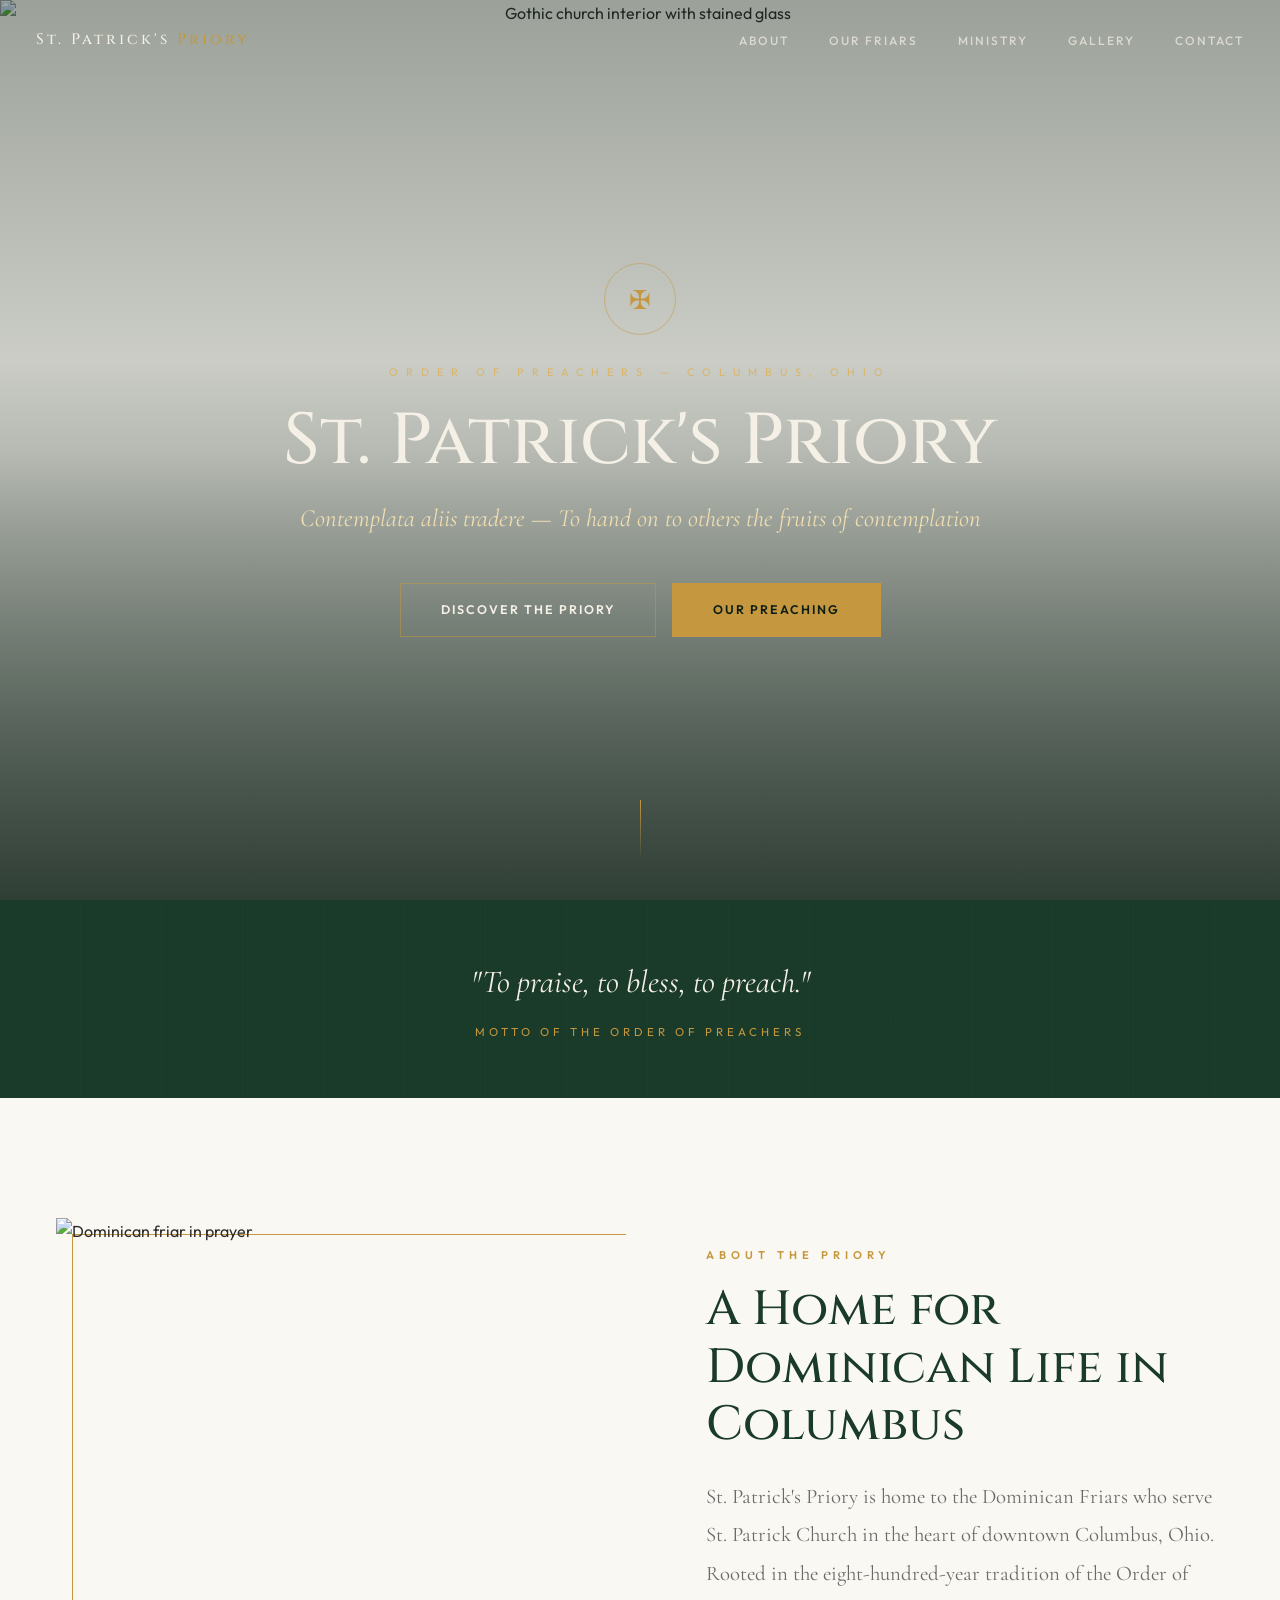
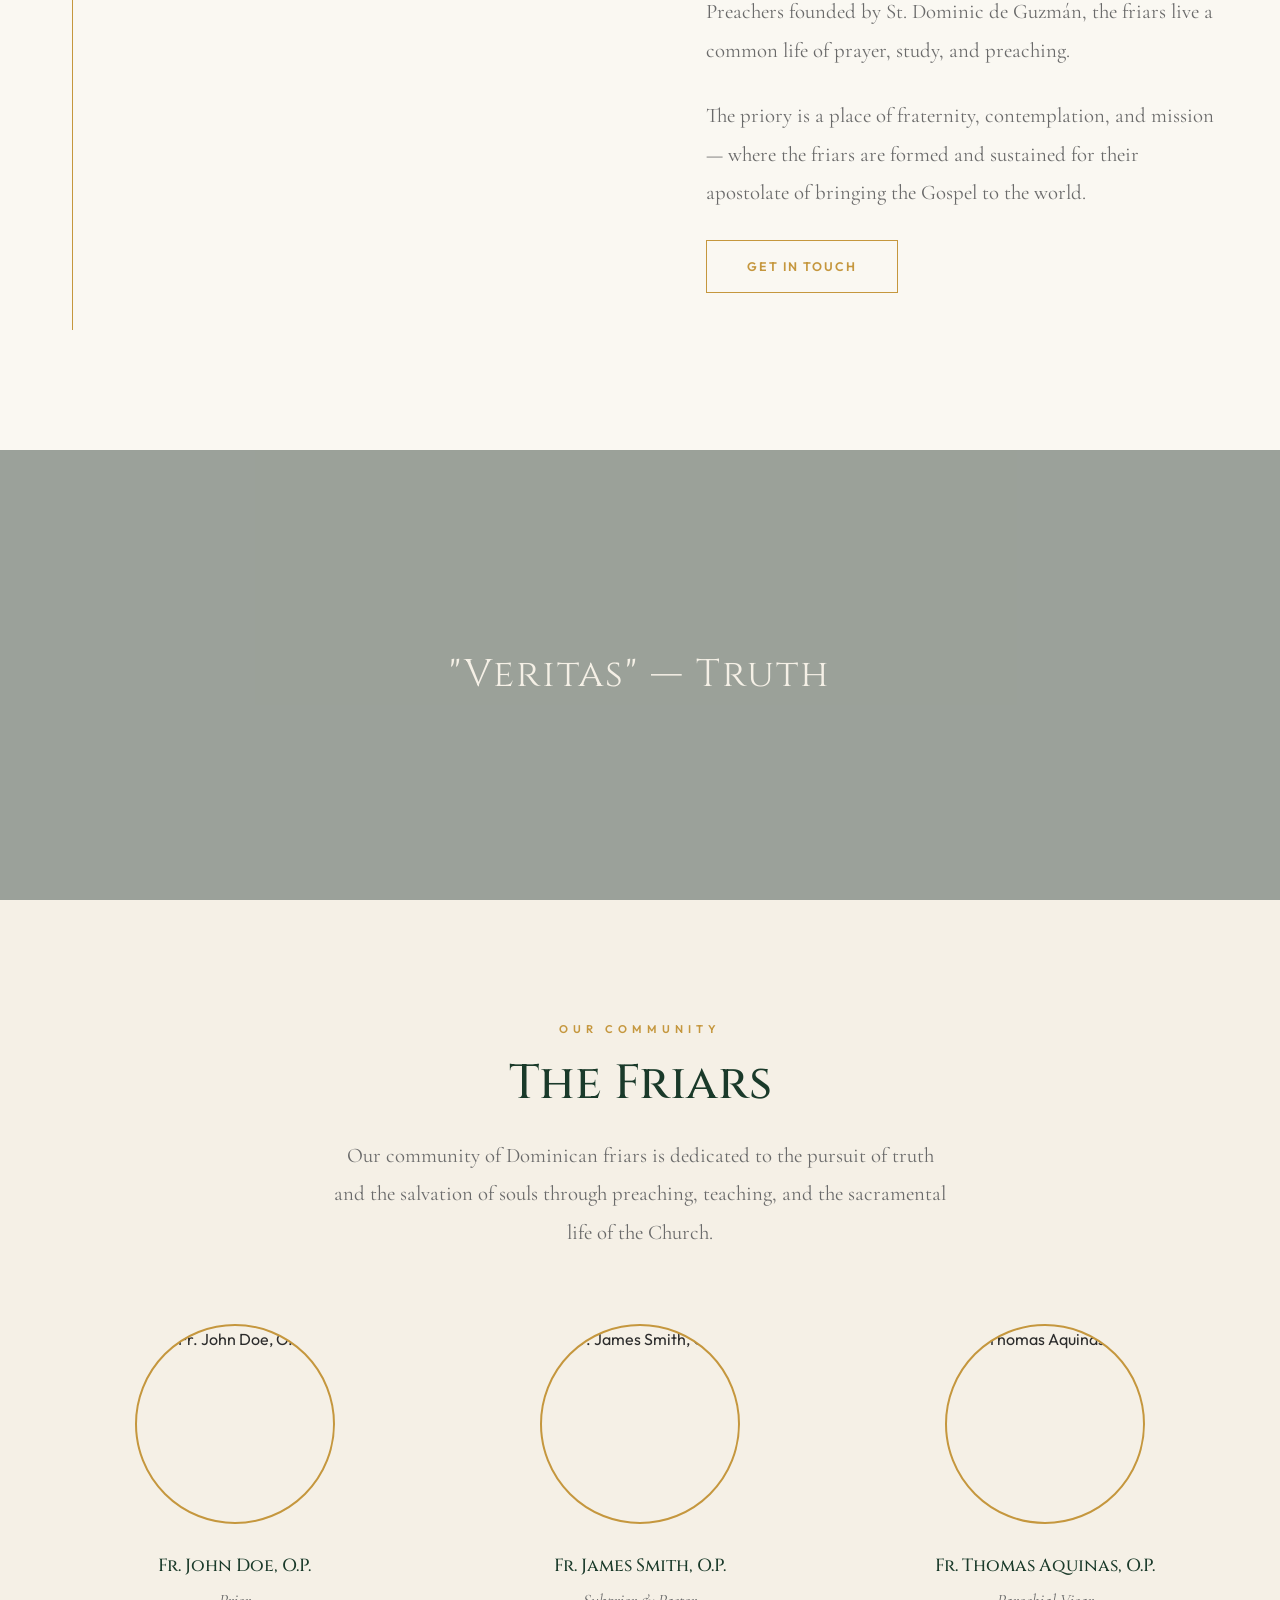
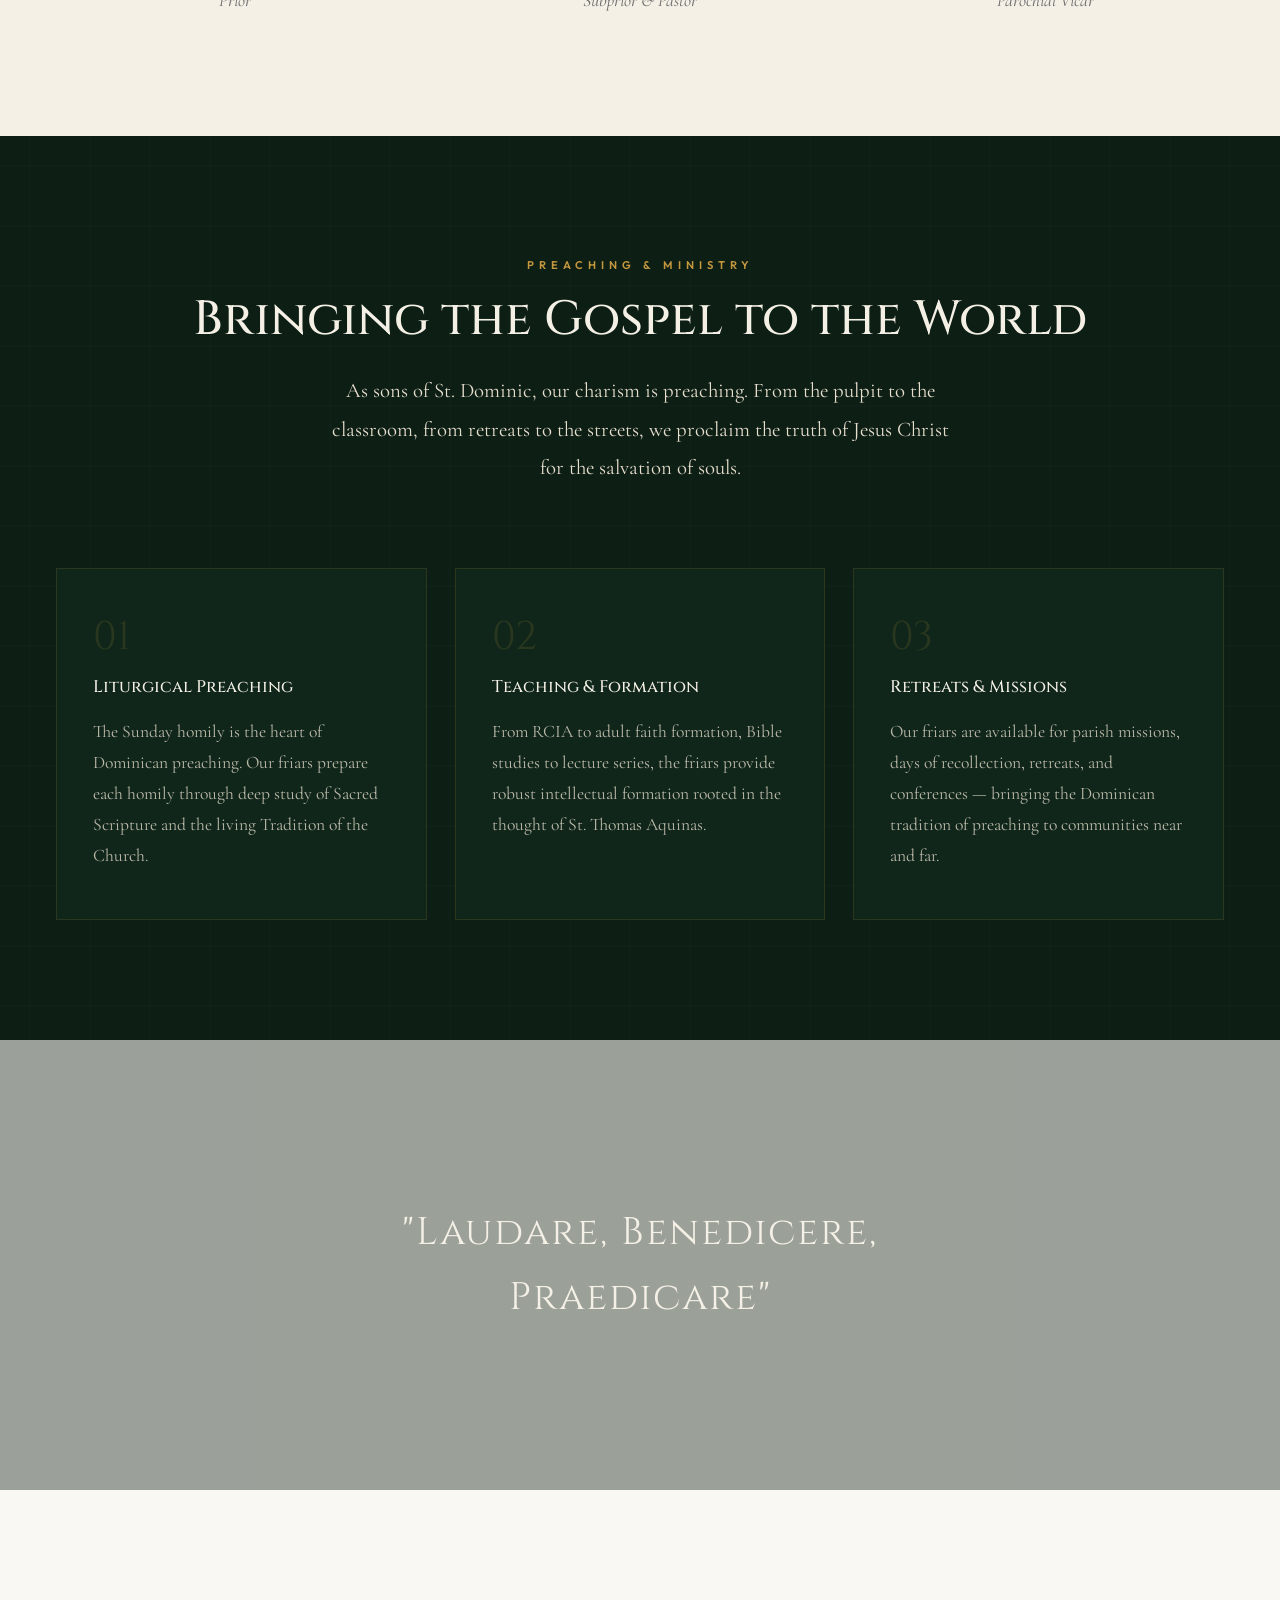
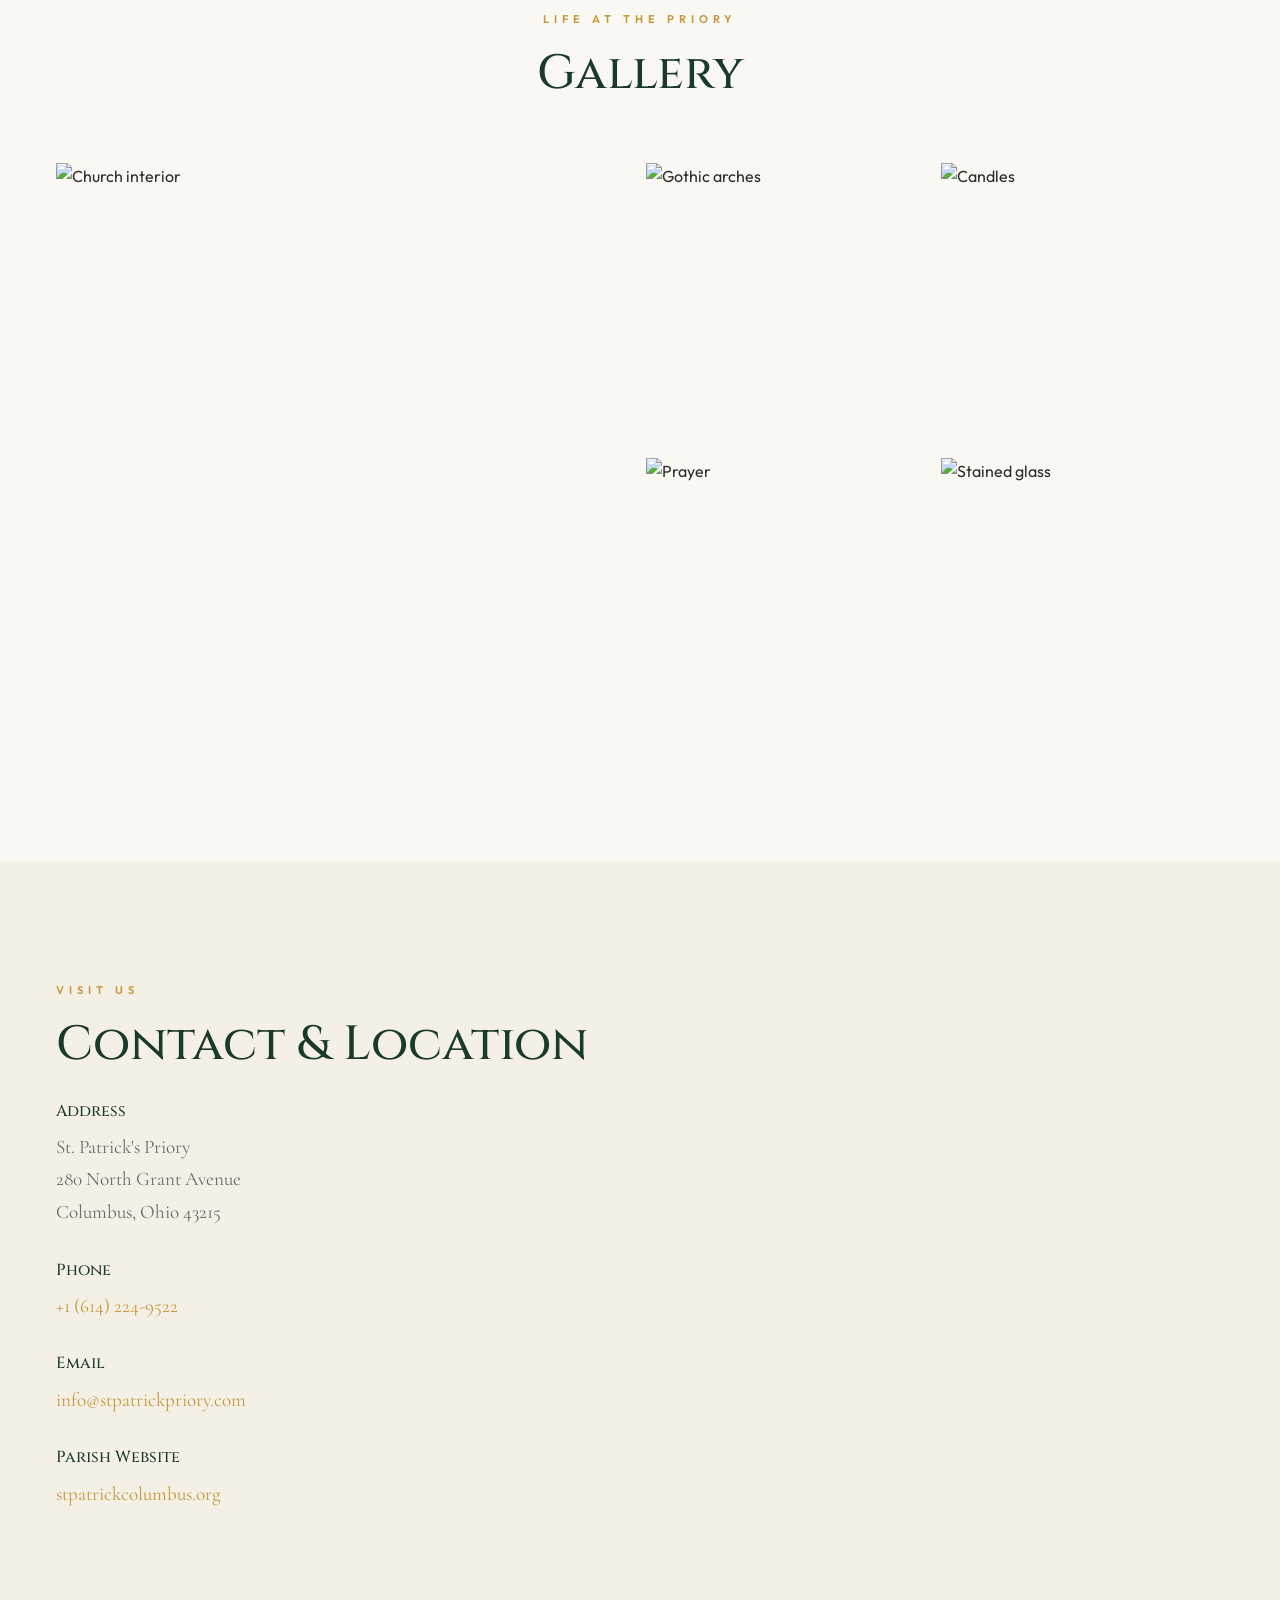
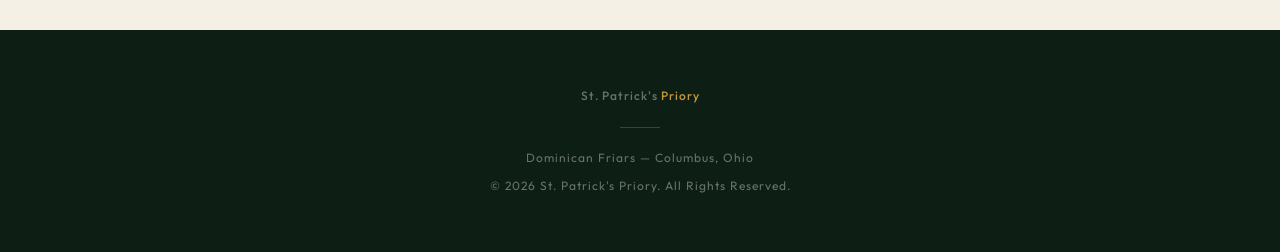
==== index.html @ e9ffdff9 "V2: full-bleed hero, parallax, real imagery, gallery, richer animations" ====
<!DOCTYPE html>
<html lang="en">
<head>
  <meta charset="UTF-8">
  <meta name="viewport" content="width=device-width, initial-scale=1.0">
  <title>St. Patrick's Priory — Dominican Friars, Columbus, OH</title>
  <meta name="description" content="Home of the Dominican Friars at St. Patrick Church in downtown Columbus, Ohio. Dedicated to preaching, prayer, and community.">
  <link rel="preconnect" href="https://fonts.googleapis.com">
  <link rel="preconnect" href="https://fonts.gstatic.com" crossorigin>
  <link href="https://fonts.googleapis.com/css2?family=Cinzel:wght@400;500;600;700&family=Cormorant+Garamond:ital,wght@0,400;0,500;0,600;1,400;1,500&family=Outfit:wght@300;400;500;600&display=swap" rel="stylesheet">
  <style>
    :root {
      --forest: #1a3a2a;
      --forest-deep: #0d1f15;
      --forest-mid: #254a36;
      --gold: #c5973e;
      --gold-light: #dbb568;
      --gold-pale: #f0ddb0;
      --cream: #f5f0e6;
      --cream-dark: #e8dece;
      --ivory: #faf8f2;
      --text: #2c2c2c;
      --text-muted: #6a6a6a;
      --white: #ffffff;
      --font-display: 'Cinzel', serif;
      --font-serif: 'Cormorant Garamond', serif;
      --font-sans: 'Outfit', sans-serif;
      --max-w: 1240px;
      --ease-out-expo: cubic-bezier(0.16, 1, 0.3, 1);
    }

    *, *::before, *::after { box-sizing: border-box; margin: 0; padding: 0; }
    html { scroll-behavior: smooth; }
    body {
      font-family: var(--font-sans);
      color: var(--text);
      background: var(--ivory);
      line-height: 1.7;
      font-weight: 400;
      -webkit-font-smoothing: antialiased;
      overflow-x: hidden;
    }
    img { max-width: 100%; display: block; }
    a { text-decoration: none; color: inherit; }

    /* ===== UTILITY ===== */
    .container { max-width: var(--max-w); margin: 0 auto; padding: 0 36px; }
    .section-label {
      font-family: var(--font-sans);
      text-transform: uppercase;
      letter-spacing: 5px;
      font-size: 0.7rem;
      font-weight: 600;
      color: var(--gold);
      margin-bottom: 16px;
    }
    .section-title {
      font-family: var(--font-display);
      font-size: clamp(1.8rem, 4vw, 3rem);
      font-weight: 500;
      line-height: 1.2;
      color: var(--forest);
      margin-bottom: 24px;
    }
    .section-body {
      font-family: var(--font-serif);
      font-size: 1.3rem;
      line-height: 1.85;
      color: var(--text-muted);
      max-width: 620px;
    }
    .btn {
      display: inline-block;
      font-family: var(--font-sans);
      font-weight: 600;
      font-size: 0.78rem;
      letter-spacing: 2px;
      text-transform: uppercase;
      padding: 15px 40px;
      border: 1.5px solid var(--gold);
      color: var(--gold);
      background: transparent;
      cursor: pointer;
      transition: all 0.4s var(--ease-out-expo);
      position: relative;
      overflow: hidden;
    }
    .btn::before {
      content: '';
      position: absolute;
      inset: 0;
      background: var(--gold);
      transform: translateY(101%);
      transition: transform 0.4s var(--ease-out-expo);
      z-index: 0;
    }
    .btn:hover::before { transform: translateY(0); }
    .btn:hover { color: var(--forest-deep); }
    .btn span { position: relative; z-index: 1; }
    .btn-solid {
      background: var(--gold);
      color: var(--forest-deep);
      border-color: var(--gold);
    }
    .btn-solid::before { background: var(--gold-light); }

    /* ===== NAV ===== */
    .nav {
      position: fixed;
      top: 0; left: 0; right: 0;
      z-index: 100;
      padding: 0 36px;
      transition: all 0.5s var(--ease-out-expo);
    }
    .nav.scrolled {
      background: rgba(13, 31, 21, 0.95);
      backdrop-filter: blur(20px);
      border-bottom: 1px solid rgba(197, 151, 62, 0.12);
    }
    .nav-inner {
      max-width: var(--max-w);
      margin: 0 auto;
      display: flex;
      align-items: center;
      justify-content: space-between;
      height: 80px;
      transition: height 0.5s var(--ease-out-expo);
    }
    .nav.scrolled .nav-inner { height: 64px; }
    .nav-logo {
      font-family: var(--font-display);
      font-size: 0.95rem;
      color: var(--cream);
      letter-spacing: 3px;
      font-weight: 500;
    }
    .nav-logo em { font-style: normal; color: var(--gold); }
    .nav-links { display: flex; gap: 40px; list-style: none; }
    .nav-links a {
      font-family: var(--font-sans);
      font-size: 0.75rem;
      font-weight: 500;
      letter-spacing: 2px;
      text-transform: uppercase;
      color: rgba(245, 240, 230, 0.7);
      transition: color 0.3s;
    }
    .nav-links a:hover { color: var(--gold); }
    .nav-hamburger {
      display: none;
      flex-direction: column;
      gap: 6px;
      cursor: pointer;
      padding: 8px;
      background: none;
      border: none;
    }
    .nav-hamburger span {
      display: block; width: 24px; height: 1.5px;
      background: var(--cream);
      transition: all 0.3s;
    }

    /* ===== HERO ===== */
    .hero {
      position: relative;
      min-height: 100vh;
      display: flex;
      align-items: center;
      justify-content: center;
      text-align: center;
      overflow: hidden;
    }
    .hero-bg {
      position: absolute;
      inset: 0;
      z-index: 0;
    }
    .hero-bg img {
      width: 100%; height: 100%;
      object-fit: cover;
      transform: scale(1.1);
      transition: transform 8s ease-out;
    }
    .hero-bg.loaded img { transform: scale(1); }
    .hero-bg::after {
      content: '';
      position: absolute;
      inset: 0;
      background:
        linear-gradient(180deg, rgba(13,31,21,0.4) 0%, rgba(13,31,21,0.2) 40%, rgba(13,31,21,0.7) 100%),
        linear-gradient(0deg, rgba(13,31,21,0.5) 0%, transparent 50%);
    }
    .hero-content {
      position: relative;
      z-index: 2;
      padding: 0 32px;
      max-width: 860px;
    }
    .hero-shield {
      width: 72px; height: 72px;
      margin: 0 auto 28px;
      border: 1.5px solid rgba(197, 151, 62, 0.5);
      border-radius: 50%;
      display: flex;
      align-items: center;
      justify-content: center;
      font-size: 1.6rem;
      color: var(--gold);
      opacity: 0;
      animation: fadeUp 1s var(--ease-out-expo) 0.3s forwards;
    }
    .hero-overtitle {
      font-family: var(--font-sans);
      text-transform: uppercase;
      letter-spacing: 8px;
      font-size: 0.68rem;
      font-weight: 400;
      color: var(--gold-light);
      margin-bottom: 20px;
      opacity: 0;
      animation: fadeUp 1s var(--ease-out-expo) 0.5s forwards;
    }
    .hero h1 {
      font-family: var(--font-display);
      font-size: clamp(2.6rem, 7vw, 4.5rem);
      font-weight: 500;
      color: var(--cream);
      line-height: 1.1;
      margin-bottom: 16px;
      opacity: 0;
      animation: fadeUp 1s var(--ease-out-expo) 0.7s forwards;
    }
    .hero-subtitle {
      font-family: var(--font-serif);
      font-size: clamp(1.15rem, 2.5vw, 1.55rem);
      font-style: italic;
      color: var(--gold-pale);
      margin-bottom: 44px;
      font-weight: 400;
      opacity: 0;
      animation: fadeUp 1s var(--ease-out-expo) 0.9s forwards;
    }
    .hero-ctas {
      display: flex;
      gap: 16px;
      justify-content: center;
      flex-wrap: wrap;
      opacity: 0;
      animation: fadeUp 1s var(--ease-out-expo) 1.1s forwards;
    }
    .hero .btn { border-color: rgba(197,151,62,0.5); color: var(--cream); }
    .hero .btn::before { background: var(--gold); }
    .hero .btn:hover { color: var(--forest-deep); }
    .hero .btn-solid { background: var(--gold); color: var(--forest-deep); }
    .hero-scroll {
      position: absolute;
      bottom: 40px; left: 50%;
      transform: translateX(-50%);
      z-index: 2;
      opacity: 0;
      animation: fadeUp 1s var(--ease-out-expo) 1.5s forwards;
    }
    .hero-scroll-line {
      width: 1px; height: 60px;
      background: linear-gradient(to bottom, var(--gold), transparent);
      margin: 0 auto;
      animation: scrollPulse 2s ease infinite;
    }

    /* ===== MOTTO ===== */
    .motto {
      background: var(--forest);
      padding: 56px 32px;
      text-align: center;
      position: relative;
      overflow: hidden;
    }
    .motto::before {
      content: '';
      position: absolute;
      inset: 0;
      background: repeating-linear-gradient(
        90deg,
        transparent,
        transparent 80px,
        rgba(197,151,62,0.03) 80px,
        rgba(197,151,62,0.03) 81px
      );
    }
    .motto blockquote {
      font-family: var(--font-serif);
      font-size: clamp(1.3rem, 3vw, 2rem);
      font-style: italic;
      color: var(--cream);
      max-width: 700px;
      margin: 0 auto;
      line-height: 1.6;
      position: relative;
    }
    .motto cite {
      display: block;
      margin-top: 16px;
      font-style: normal;
      font-family: var(--font-sans);
      font-size: 0.72rem;
      letter-spacing: 4px;
      text-transform: uppercase;
      color: var(--gold);
    }

    /* ===== ABOUT ===== */
    .about { padding: 120px 0; background: var(--ivory); }
    .about-grid {
      display: grid;
      grid-template-columns: 1.1fr 1fr;
      gap: 80px;
      align-items: center;
    }
    .about-image { position: relative; overflow: hidden; }
    .about-image img {
      width: 100%;
      aspect-ratio: 4/5;
      object-fit: cover;
      transition: transform 0.8s var(--ease-out-expo);
    }
    .about-image:hover img { transform: scale(1.03); }
    .about-image::after {
      content: '';
      position: absolute;
      bottom: -16px; right: -16px;
      width: 100%; height: 100%;
      border: 1.5px solid var(--gold);
      z-index: -1;
      transition: all 0.6s var(--ease-out-expo);
    }
    .about-image:hover::after { bottom: -10px; right: -10px; }

    /* ===== PARALLAX IMAGE BREAK ===== */
    .parallax-break {
      position: relative;
      height: 50vh;
      min-height: 360px;
      overflow: hidden;
    }
    .parallax-break img {
      position: absolute;
      top: -20%; left: 0;
      width: 100%; height: 140%;
      object-fit: cover;
      will-change: transform;
    }
    .parallax-break .overlay {
      position: absolute;
      inset: 0;
      background: rgba(13,31,21,0.4);
      display: flex;
      align-items: center;
      justify-content: center;
    }
    .parallax-break .overlay-text {
      font-family: var(--font-display);
      font-size: clamp(1.4rem, 3.5vw, 2.4rem);
      color: var(--cream);
      text-align: center;
      font-weight: 400;
      letter-spacing: 2px;
      max-width: 600px;
      padding: 0 24px;
    }

    /* ===== FRIARS ===== */
    .friars { padding: 120px 0; background: var(--cream); }
    .friars-header { text-align: center; margin-bottom: 72px; }
    .friars-header .section-body { margin: 0 auto; }
    .friars-grid { display: grid; grid-template-columns: repeat(3, 1fr); gap: 48px; }
    .friar-card { text-align: center; }
    .friar-card .avatar-wrap {
      position: relative;
      width: 200px; height: 200px;
      margin: 0 auto 28px;
      border-radius: 50%;
      overflow: hidden;
      border: 2px solid var(--gold);
    }
    .friar-card .avatar-wrap img {
      width: 100%; height: 100%;
      object-fit: cover;
      transition: transform 0.6s var(--ease-out-expo);
    }
    .friar-card:hover .avatar-wrap img { transform: scale(1.08); }
    .friar-card h3 {
      font-family: var(--font-display);
      font-size: 1.1rem;
      color: var(--forest);
      margin-bottom: 4px;
      font-weight: 500;
    }
    .friar-card .role {
      font-family: var(--font-serif);
      font-style: italic;
      color: var(--text-muted);
      font-size: 1.1rem;
    }

    /* ===== MINISTRY ===== */
    .ministry {
      padding: 120px 0;
      background: var(--forest-deep);
      color: var(--cream);
      position: relative;
      overflow: hidden;
    }
    .ministry::before {
      content: '';
      position: absolute; inset: 0;
      background: url("data:image/svg+xml,%3Csvg width='60' height='60' xmlns='http://www.w3.org/2000/svg'%3E%3Cpath d='M30 0v60M0 30h60' stroke='rgba(197,151,62,0.04)' stroke-width='0.5'/%3E%3C/svg%3E");
    }
    .ministry .section-title { color: var(--cream); }
    .ministry .section-body { color: var(--cream-dark); }
    .ministry-content { position: relative; z-index: 1; }
    .ministry-intro { text-align: center; margin-bottom: 80px; }
    .ministry-intro .section-body { margin: 0 auto; }
    .ministry-cards { display: grid; grid-template-columns: repeat(3, 1fr); gap: 28px; }
    .ministry-card {
      padding: 48px 36px;
      border: 1px solid rgba(197,151,62,0.15);
      background: rgba(26,58,42,0.3);
      backdrop-filter: blur(4px);
      transition: all 0.5s var(--ease-out-expo);
      position: relative;
      overflow: hidden;
    }
    .ministry-card::before {
      content: '';
      position: absolute;
      top: 0; left: 0;
      width: 100%; height: 3px;
      background: linear-gradient(90deg, transparent, var(--gold), transparent);
      transform: scaleX(0);
      transition: transform 0.6s var(--ease-out-expo);
    }
    .ministry-card:hover::before { transform: scaleX(1); }
    .ministry-card:hover {
      border-color: rgba(197,151,62,0.3);
      background: rgba(26,58,42,0.6);
      transform: translateY(-6px);
    }
    .ministry-card .card-num {
      font-family: var(--font-display);
      font-size: 2.5rem;
      color: rgba(197,151,62,0.15);
      margin-bottom: 16px;
      line-height: 1;
    }
    .ministry-card h3 {
      font-family: var(--font-display);
      font-size: 1.05rem;
      margin-bottom: 16px;
      color: var(--cream);
      font-weight: 500;
    }
    .ministry-card p {
      font-family: var(--font-serif);
      font-size: 1.1rem;
      color: rgba(232,222,206,0.8);
      line-height: 1.75;
    }

    /* ===== GALLERY ===== */
    .gallery { padding: 120px 0; background: var(--ivory); }
    .gallery-header { text-align: center; margin-bottom: 60px; }
    .gallery-grid {
      display: grid;
      grid-template-columns: repeat(4, 1fr);
      grid-template-rows: auto auto;
      gap: 12px;
    }
    .gallery-grid .g-item { overflow: hidden; position: relative; cursor: pointer; }
    .gallery-grid .g-item img {
      width: 100%; height: 100%;
      object-fit: cover;
      transition: transform 0.7s var(--ease-out-expo);
    }
    .gallery-grid .g-item:hover img { transform: scale(1.06); }
    .gallery-grid .g-item::after {
      content: '';
      position: absolute; inset: 0;
      background: rgba(13,31,21,0);
      transition: background 0.5s;
    }
    .gallery-grid .g-item:hover::after { background: rgba(13,31,21,0.15); }
    .gallery-grid .g-item:nth-child(1) { grid-column: 1 / 3; grid-row: 1 / 3; }
    .gallery-grid .g-item:nth-child(1) img { aspect-ratio: 1/1; }
    .gallery-grid .g-item:nth-child(n+2) img { aspect-ratio: 1/1; }

    /* ===== CONTACT ===== */
    .contact { padding: 120px 0; background: var(--cream); }
    .contact-grid {
      display: grid;
      grid-template-columns: 1fr 1fr;
      gap: 80px;
      align-items: start;
    }
    .contact-info h3 {
      font-family: var(--font-display);
      font-size: 1rem;
      color: var(--forest);
      margin-bottom: 6px;
      margin-top: 28px;
      font-weight: 500;
    }
    .contact-info h3:first-of-type { margin-top: 0; }
    .contact-info p, .contact-info a {
      font-family: var(--font-serif);
      font-size: 1.2rem;
      color: var(--text-muted);
      line-height: 1.7;
    }
    .contact-info a { color: var(--gold); transition: color 0.3s; }
    .contact-info a:hover { color: var(--forest); }
    .contact-map {
      width: 100%; aspect-ratio: 4/3;
      overflow: hidden; border: 0;
    }
    .contact-map iframe { width: 100%; height: 100%; border: 0; }

    /* ===== FOOTER ===== */
    .footer {
      background: var(--forest-deep);
      padding: 56px 0;
      text-align: center;
    }
    .footer-logo {
      font-family: var(--font-display);
      font-size: 0.9rem;
      letter-spacing: 3px;
      color: var(--cream);
      margin-bottom: 16px;
      font-weight: 500;
    }
    .footer-logo em { font-style: normal; color: var(--gold); }
    .footer p {
      font-family: var(--font-sans);
      font-size: 0.75rem;
      color: rgba(245,240,230,0.4);
      letter-spacing: 1px;
    }
    .footer-divider {
      width: 40px; height: 1px;
      background: var(--gold);
      margin: 20px auto;
      opacity: 0.3;
    }

    /* ===== ANIMATIONS ===== */
    @keyframes fadeUp {
      from { opacity: 0; transform: translateY(30px); }
      to { opacity: 1; transform: translateY(0); }
    }
    @keyframes scrollPulse {
      0%, 100% { opacity: 0.4; transform: scaleY(1); }
      50% { opacity: 1; transform: scaleY(0.6); transform-origin: top; }
    }
    .reveal {
      opacity: 0;
      transform: translateY(40px);
      transition: opacity 0.9s var(--ease-out-expo), transform 0.9s var(--ease-out-expo);
    }
    .reveal.visible { opacity: 1; transform: translateY(0); }
    .reveal-left {
      opacity: 0;
      transform: translateX(-50px);
      transition: opacity 0.9s var(--ease-out-expo), transform 0.9s var(--ease-out-expo);
    }
    .reveal-left.visible { opacity: 1; transform: translateX(0); }
    .reveal-right {
      opacity: 0;
      transform: translateX(50px);
      transition: opacity 0.9s var(--ease-out-expo), transform 0.9s var(--ease-out-expo);
    }
    .reveal-right.visible { opacity: 1; transform: translateX(0); }
    /* Stagger children */
    .stagger > *:nth-child(1) { transition-delay: 0s; }
    .stagger > *:nth-child(2) { transition-delay: 0.1s; }
    .stagger > *:nth-child(3) { transition-delay: 0.2s; }
    .stagger > *:nth-child(4) { transition-delay: 0.25s; }
    .stagger > *:nth-child(5) { transition-delay: 0.3s; }
    .stagger > *:nth-child(6) { transition-delay: 0.35s; }

    /* ===== RESPONSIVE ===== */
    @media (max-width: 900px) {
      .about-grid, .contact-grid { grid-template-columns: 1fr; gap: 48px; }
      .friars-grid { grid-template-columns: 1fr 1fr; }
      .ministry-cards { grid-template-columns: 1fr; }
      .gallery-grid { grid-template-columns: 1fr 1fr; }
      .gallery-grid .g-item:nth-child(1) { grid-column: 1 / 3; grid-row: auto; }
      .about-image::after { display: none; }
    }
    @media (max-width: 640px) {
      .nav-links { display: none; }
      .nav-hamburger { display: flex; }
      .nav-links.open {
        display: flex; flex-direction: column;
        position: absolute; top: 80px; left: 0; right: 0;
        background: rgba(13,31,21,0.97);
        padding: 32px; gap: 24px;
        border-bottom: 1px solid rgba(197,151,62,0.15);
      }
      .friars-grid { grid-template-columns: 1fr; }
      .gallery-grid { grid-template-columns: 1fr 1fr; }
      .hero-ctas { flex-direction: column; align-items: center; }
      .parallax-break { height: 35vh; }
    }
  </style>
</head>
<body>

  <!-- NAV -->
  <nav class="nav" id="nav">
    <div class="nav-inner">
      <a href="#" class="nav-logo">St. Patrick's <em>Priory</em></a>
      <ul class="nav-links" id="navLinks">
        <li><a href="#about">About</a></li>
        <li><a href="#friars">Our Friars</a></li>
        <li><a href="#ministry">Ministry</a></li>
        <li><a href="#gallery">Gallery</a></li>
        <li><a href="#contact">Contact</a></li>
      </ul>
      <button class="nav-hamburger" id="hamburger" aria-label="Toggle menu">
        <span></span><span></span><span></span>
      </button>
    </div>
  </nav>

  <!-- HERO -->
  <section class="hero" id="home">
    <div class="hero-bg" id="heroBg">
      <img src="https://images.unsplash.com/photo-1548625149-fc4a29cf7092?w=1920&q=80" alt="Gothic church interior with stained glass" loading="eager">
    </div>
    <div class="hero-content">
      <div class="hero-shield">✠</div>
      <p class="hero-overtitle">Order of Preachers — Columbus, Ohio</p>
      <h1>St. Patrick's Priory</h1>
      <p class="hero-subtitle">Contemplata aliis tradere — To hand on to others the fruits of contemplation</p>
      <div class="hero-ctas">
        <a href="#about" class="btn"><span>Discover the Priory</span></a>
        <a href="#ministry" class="btn btn-solid"><span>Our Preaching</span></a>
      </div>
    </div>
    <div class="hero-scroll"><div class="hero-scroll-line"></div></div>
  </section>

  <!-- MOTTO -->
  <section class="motto">
    <blockquote class="reveal">
      "To praise, to bless, to preach."
      <cite>Motto of the Order of Preachers</cite>
    </blockquote>
  </section>

  <!-- ABOUT -->
  <section class="about" id="about">
    <div class="container">
      <div class="about-grid">
        <div class="about-image reveal-left">
          <img src="https://images.unsplash.com/photo-1507003211169-0a1dd7228f2d?w=800&q=80" alt="Dominican friar in prayer" loading="lazy">
        </div>
        <div class="reveal-right">
          <p class="section-label">About the Priory</p>
          <h2 class="section-title">A Home for Dominican Life in Columbus</h2>
          <p class="section-body">
            St. Patrick's Priory is home to the Dominican Friars who serve St. Patrick Church in the heart of downtown Columbus, Ohio. Rooted in the eight-hundred-year tradition of the Order of Preachers founded by St. Dominic de Guzmán, the friars live a common life of prayer, study, and preaching.
          </p>
          <br>
          <p class="section-body">
            The priory is a place of fraternity, contemplation, and mission — where the friars are formed and sustained for their apostolate of bringing the Gospel to the world.
          </p>
          <br>
          <a href="#contact" class="btn"><span>Get in Touch</span></a>
        </div>
      </div>
    </div>
  </section>

  <!-- PARALLAX BREAK 1 -->
  <div class="parallax-break">
    <img src="https://images.unsplash.com/photo-1473177104440-ffee2f376098?w=1920&q=80" alt="Church interior with arches" loading="lazy" class="parallax-img">
    <div class="overlay">
      <p class="overlay-text reveal">"Veritas" — Truth</p>
    </div>
  </div>

  <!-- FRIARS -->
  <section class="friars" id="friars">
    <div class="container">
      <div class="friars-header reveal">
        <p class="section-label">Our Community</p>
        <h2 class="section-title">The Friars</h2>
        <p class="section-body">
          Our community of Dominican friars is dedicated to the pursuit of truth and the salvation of souls through preaching, teaching, and the sacramental life of the Church.
        </p>
      </div>
      <div class="friars-grid stagger">
        <div class="friar-card reveal">
          <div class="avatar-wrap">
            <img src="https://images.unsplash.com/photo-1472099645785-5658abf4ff4e?w=400&q=80" alt="Fr. John Doe, O.P." loading="lazy">
          </div>
          <h3>Fr. John Doe, O.P.</h3>
          <p class="role">Prior</p>
        </div>
        <div class="friar-card reveal">
          <div class="avatar-wrap">
            <img src="https://images.unsplash.com/photo-1500648767791-00dcc994a43e?w=400&q=80" alt="Fr. James Smith, O.P." loading="lazy">
          </div>
          <h3>Fr. James Smith, O.P.</h3>
          <p class="role">Subprior & Pastor</p>
        </div>
        <div class="friar-card reveal">
          <div class="avatar-wrap">
            <img src="https://images.unsplash.com/photo-1507003211169-0a1dd7228f2d?w=400&q=80" alt="Fr. Thomas Aquinas, O.P." loading="lazy">
          </div>
          <h3>Fr. Thomas Aquinas, O.P.</h3>
          <p class="role">Parochial Vicar</p>
        </div>
      </div>
    </div>
  </section>

  <!-- MINISTRY -->
  <section class="ministry" id="ministry">
    <div class="container ministry-content">
      <div class="ministry-intro reveal">
        <p class="section-label">Preaching &amp; Ministry</p>
        <h2 class="section-title">Bringing the Gospel to the World</h2>
        <p class="section-body">
          As sons of St. Dominic, our charism is preaching. From the pulpit to the classroom, from retreats to the streets, we proclaim the truth of Jesus Christ for the salvation of souls.
        </p>
      </div>
      <div class="ministry-cards stagger">
        <div class="ministry-card reveal">
          <div class="card-num">01</div>
          <h3>Liturgical Preaching</h3>
          <p>The Sunday homily is the heart of Dominican preaching. Our friars prepare each homily through deep study of Sacred Scripture and the living Tradition of the Church.</p>
        </div>
        <div class="ministry-card reveal">
          <div class="card-num">02</div>
          <h3>Teaching &amp; Formation</h3>
          <p>From RCIA to adult faith formation, Bible studies to lecture series, the friars provide robust intellectual formation rooted in the thought of St. Thomas Aquinas.</p>
        </div>
        <div class="ministry-card reveal">
          <div class="card-num">03</div>
          <h3>Retreats &amp; Missions</h3>
          <p>Our friars are available for parish missions, days of recollection, retreats, and conferences — bringing the Dominican tradition of preaching to communities near and far.</p>
        </div>
      </div>
    </div>
  </section>

  <!-- PARALLAX BREAK 2 -->
  <div class="parallax-break">
    <img src="https://images.unsplash.com/photo-1506796559504-62d6ac6c15a7?w=1920&q=80" alt="Candlelight in church" loading="lazy" class="parallax-img">
    <div class="overlay">
      <p class="overlay-text reveal">"Laudare, Benedicere, Praedicare"</p>
    </div>
  </div>

  <!-- GALLERY -->
  <section class="gallery" id="gallery">
    <div class="container">
      <div class="gallery-header reveal">
        <p class="section-label">Life at the Priory</p>
        <h2 class="section-title">Gallery</h2>
      </div>
      <div class="gallery-grid stagger">
        <div class="g-item reveal"><img src="https://images.unsplash.com/photo-1548625149-fc4a29cf7092?w=800&q=80" alt="Church interior" loading="lazy"></div>
        <div class="g-item reveal"><img src="https://images.unsplash.com/photo-1473177104440-ffee2f376098?w=400&q=80" alt="Gothic arches" loading="lazy"></div>
        <div class="g-item reveal"><img src="https://images.unsplash.com/photo-1506796559504-62d6ac6c15a7?w=400&q=80" alt="Candles" loading="lazy"></div>
        <div class="g-item reveal"><img src="https://images.unsplash.com/photo-1507003211169-0a1dd7228f2d?w=400&q=80" alt="Prayer" loading="lazy"></div>
        <div class="g-item reveal"><img src="https://images.unsplash.com/photo-1515162816999-a0c47dc192f7?w=400&q=80" alt="Stained glass" loading="lazy"></div>
      </div>
    </div>
  </section>

  <!-- CONTACT -->
  <section class="contact" id="contact">
    <div class="container">
      <div class="reveal">
        <p class="section-label">Visit Us</p>
        <h2 class="section-title">Contact &amp; Location</h2>
      </div>
      <div class="contact-grid">
        <div class="contact-info reveal-left">
          <h3>Address</h3>
          <p>St. Patrick's Priory<br>280 North Grant Avenue<br>Columbus, Ohio 43215</p>
          <h3>Phone</h3>
          <p><a href="tel:+16142249522">+1 (614) 224-9522</a></p>
          <h3>Email</h3>
          <p><a href="mailto:info@stpatrickpriory.com">info@stpatrickpriory.com</a></p>
          <h3>Parish Website</h3>
          <p><a href="https://www.stpatrickcolumbus.org" target="_blank" rel="noopener">stpatrickcolumbus.org</a></p>
        </div>
        <div class="contact-map reveal-right">
          <iframe src="https://www.google.com/maps/embed?pb=!1m18!1m12!1m3!1d3056.5!2d-82.9966!3d39.9700!2m3!1f0!2f0!3f0!3m2!1i1024!2i768!4f13.1!3m3!1m2!1s0x88388F3B3B3B3B3B%3A0x0!2s280+N+Grant+Ave%2C+Columbus%2C+OH+43215!5e0!3m2!1sen!2sus!4v1700000000000" allowfullscreen loading="lazy" referrerpolicy="no-referrer-when-downgrade" title="St. Patrick's Priory location"></iframe>
        </div>
      </div>
    </div>
  </section>

  <!-- FOOTER -->
  <footer class="footer">
    <div class="container">
      <p class="footer-logo">St. Patrick's <em>Priory</em></p>
      <div class="footer-divider"></div>
      <p>Dominican Friars — Columbus, Ohio</p>
      <p style="margin-top: 8px;">&copy; 2026 St. Patrick's Priory. All Rights Reserved.</p>
    </div>
  </footer>

  <!-- SCRIPTS -->
  <script>
    // Nav scroll effect
    const nav = document.getElementById('nav');
    const heroSection = document.querySelector('.hero');
    window.addEventListener('scroll', () => {
      nav.classList.toggle('scrolled', window.scrollY > 60);
    });

    // Hero image Ken Burns on load
    const heroBg = document.getElementById('heroBg');
    const heroImg = heroBg.querySelector('img');
    heroImg.addEventListener('load', () => heroBg.classList.add('loaded'));
    if (heroImg.complete) heroBg.classList.add('loaded');

    // Mobile nav
    const hamburger = document.getElementById('hamburger');
    const navLinks = document.getElementById('navLinks');
    hamburger.addEventListener('click', () => navLinks.classList.toggle('open'));
    navLinks.querySelectorAll('a').forEach(a => a.addEventListener('click', () => navLinks.classList.remove('open')));

    // Scroll reveal with Intersection Observer
    const revealEls = document.querySelectorAll('.reveal, .reveal-left, .reveal-right');
    const revealObserver = new IntersectionObserver((entries) => {
      entries.forEach(entry => {
        if (entry.isIntersecting) {
          entry.target.classList.add('visible');
        }
      });
    }, { threshold: 0.12, rootMargin: '0px 0px -40px 0px' });
    revealEls.forEach(el => revealObserver.observe(el));

    // Parallax effect on scroll
    const parallaxImgs = document.querySelectorAll('.parallax-img');
    let ticking = false;
    function updateParallax() {
      parallaxImgs.forEach(img => {
        const section = img.parentElement;
        const rect = section.getBoundingClientRect();
        const windowH = window.innerHeight;
        if (rect.top < windowH && rect.bottom > 0) {
          const progress = (windowH - rect.top) / (windowH + rect.height);
          const translate = (progress - 0.5) * 80;
          img.style.transform = `translateY(${translate}px)`;
        }
      });
      ticking = false;
    }
    window.addEventListener('scroll', () => {
      if (!ticking) {
        requestAnimationFrame(updateParallax);
        ticking = true;
      }
    });

    // Smooth anchor scrolling with offset
    document.querySelectorAll('a[href^="#"]').forEach(a => {
      a.addEventListener('click', e => {
        const target = document.querySelector(a.getAttribute('href'));
        if (target) {
          e.preventDefault();
          const offset = 80;
          const top = target.getBoundingClientRect().top + window.scrollY - offset;
          window.scrollTo({ top, behavior: 'smooth' });
        }
      });
    });
  </script>

</body>
</html>
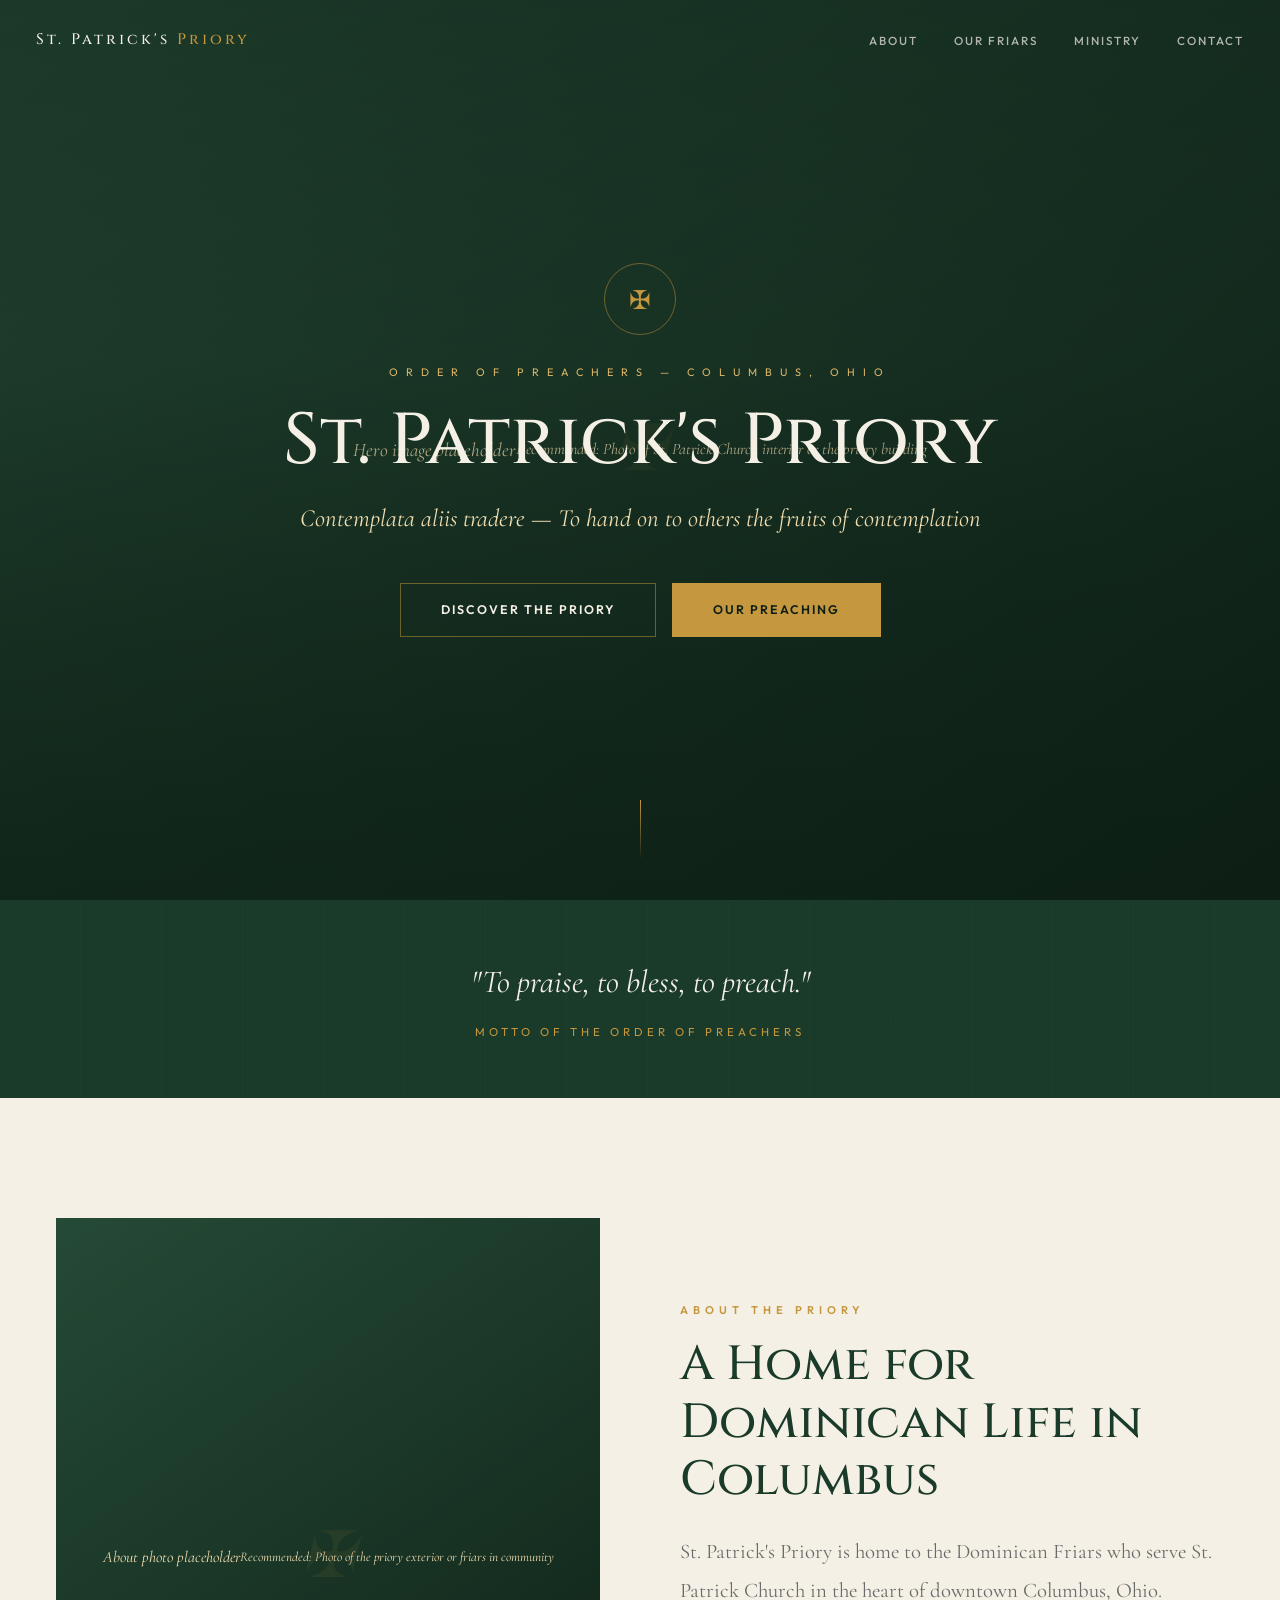
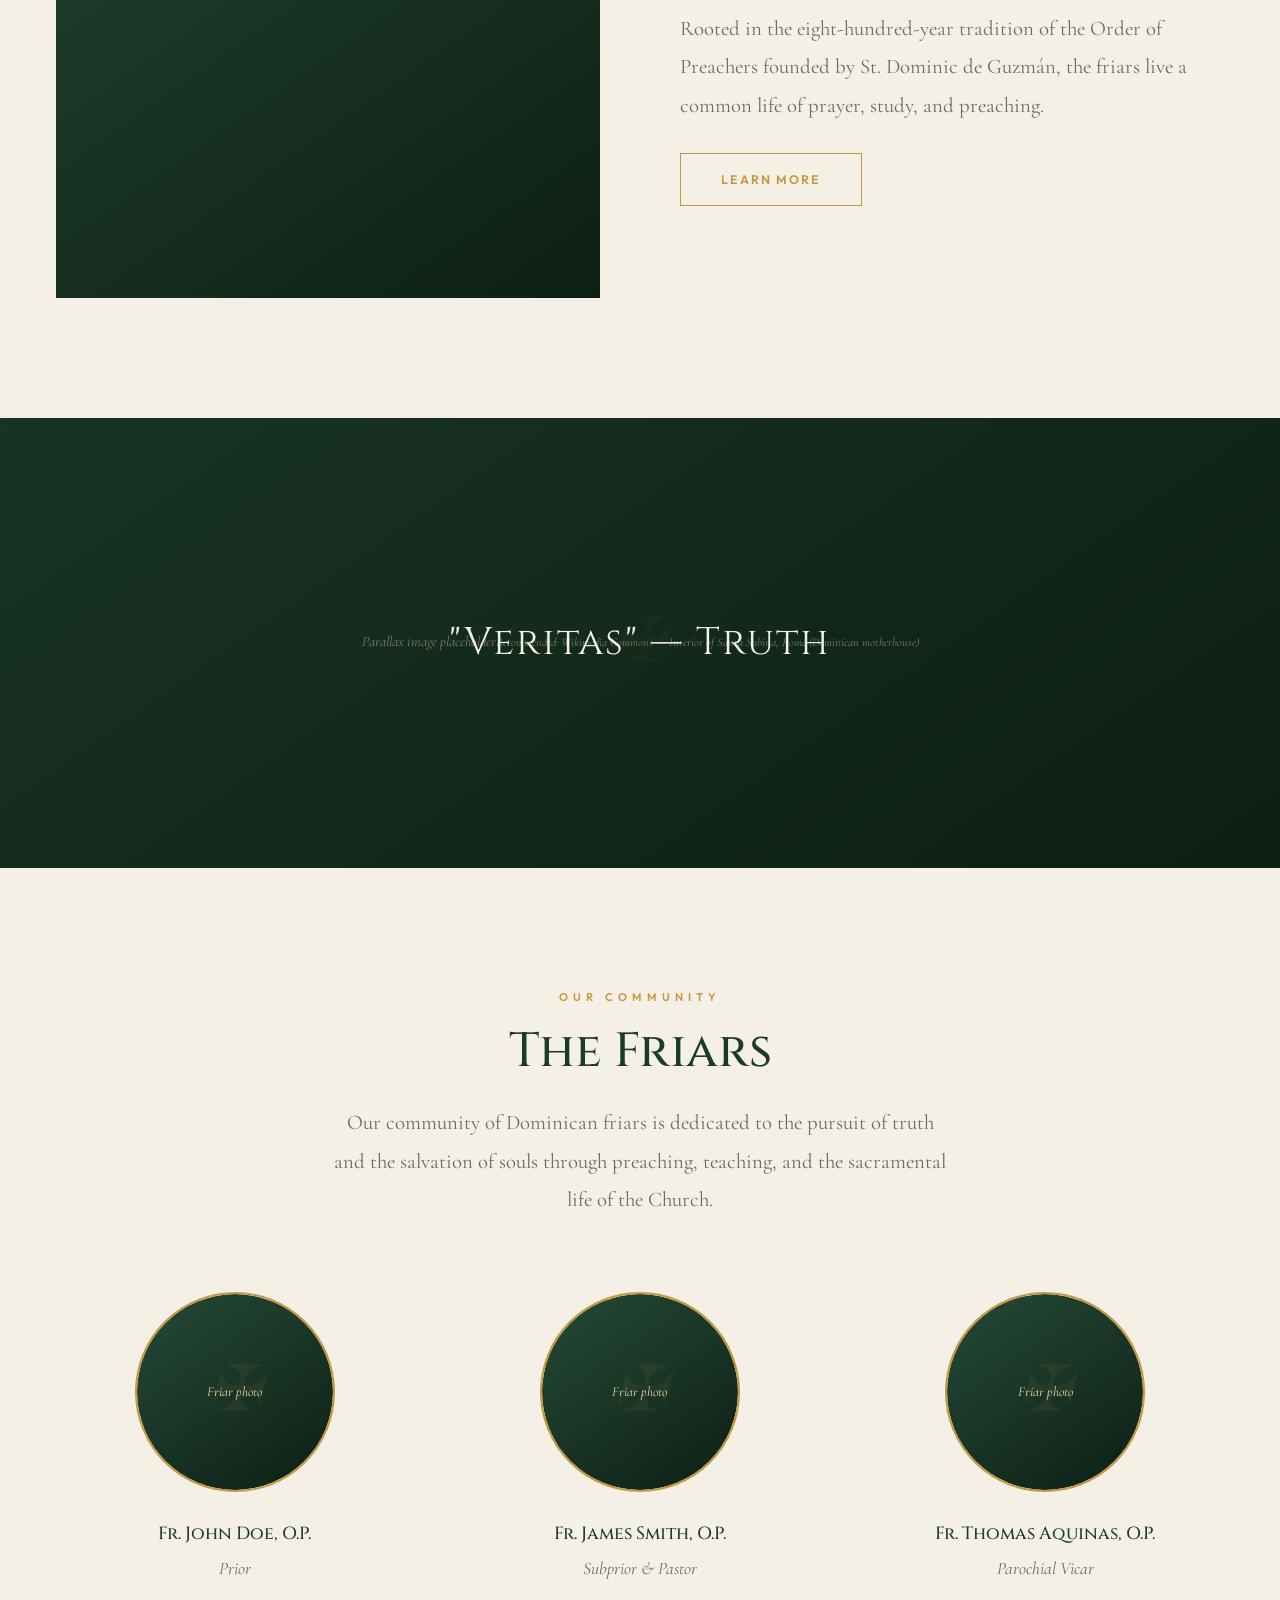
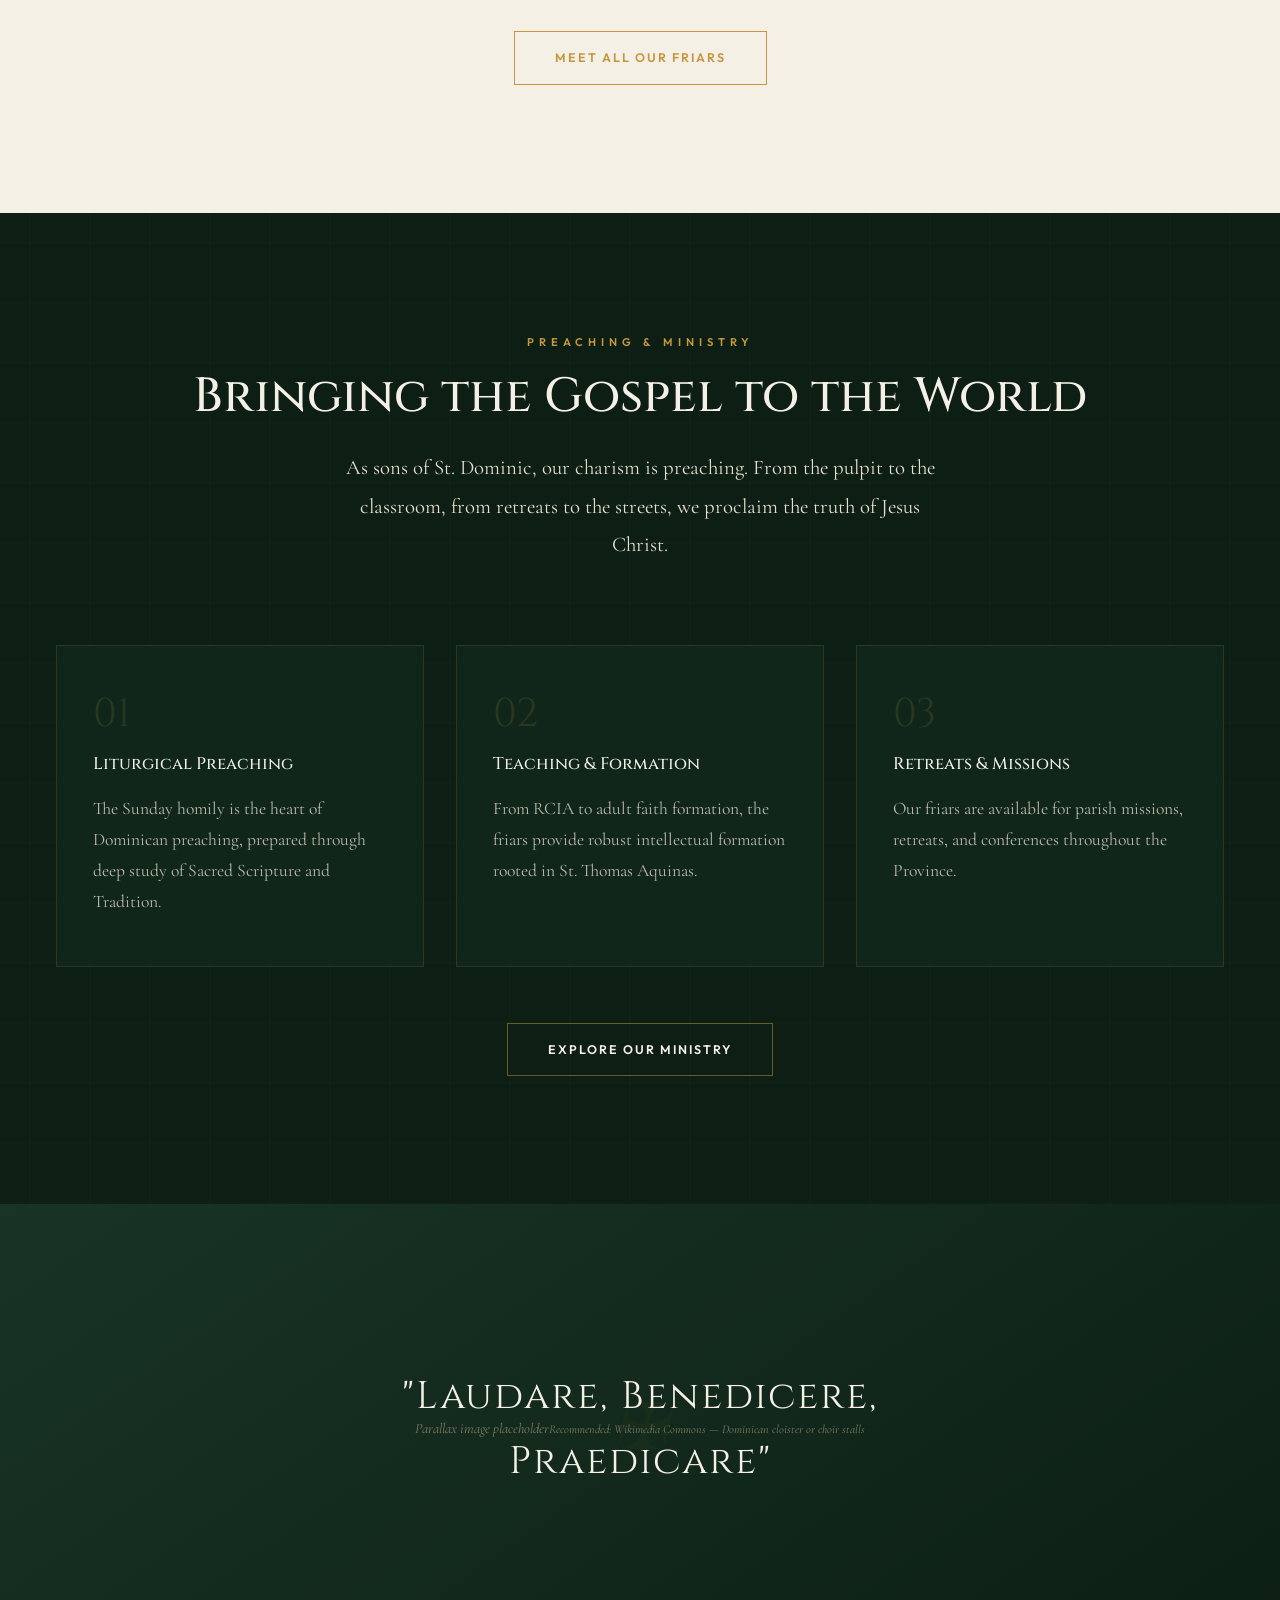
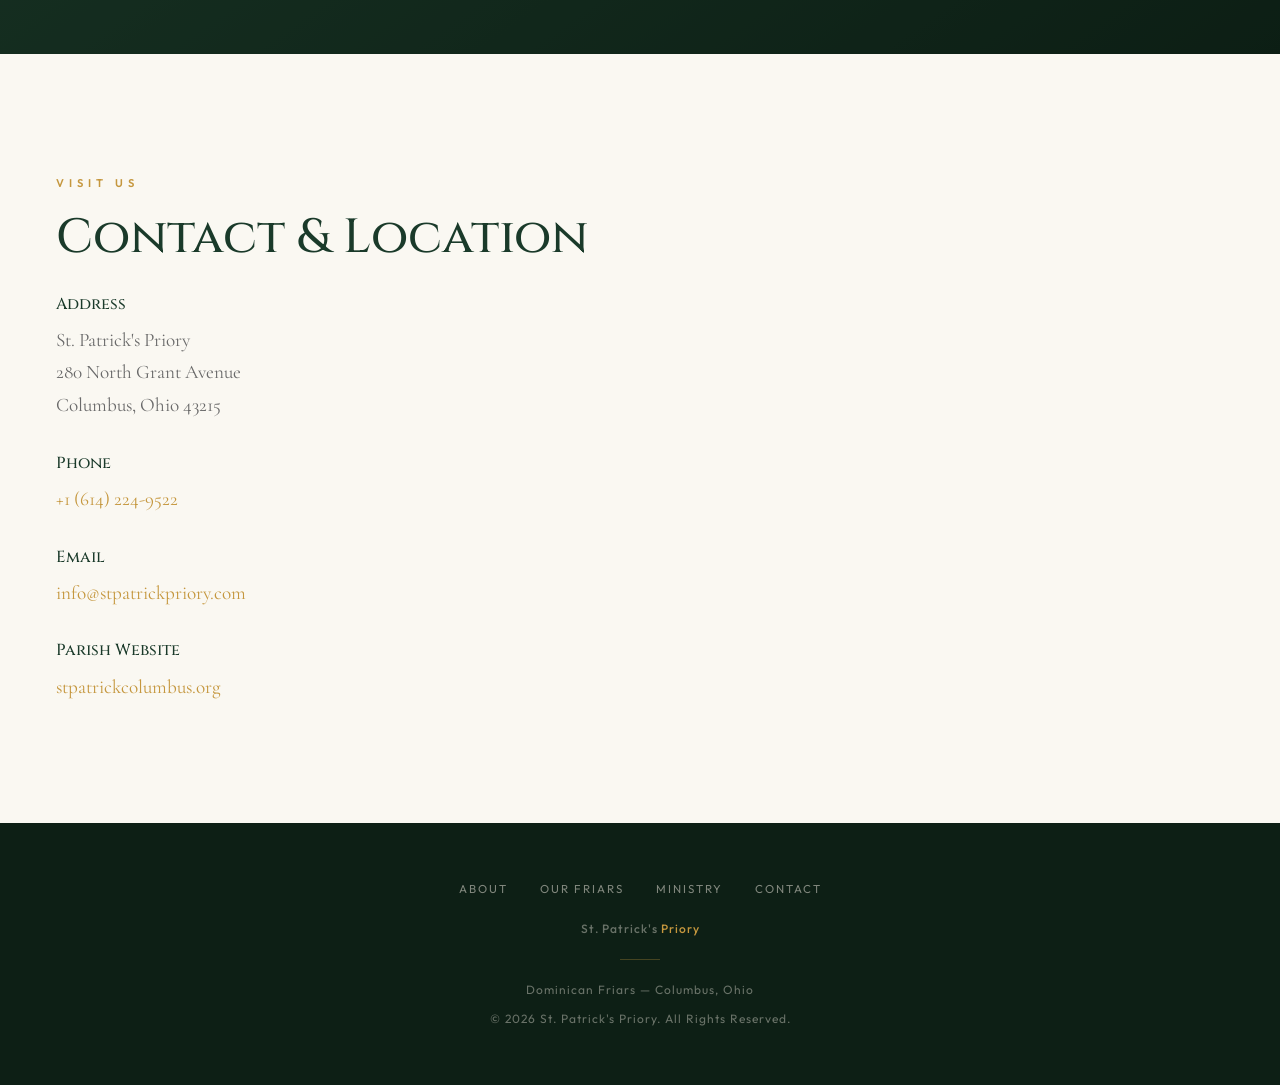
==== commit 2e043f10: "V3: Multi-page site with shared CSS/JS, placeholder images, Dominican imagery notes" ====
--- a/index.html
+++ b/index.html
@@ -4,628 +4,23 @@
   <meta charset="UTF-8">
   <meta name="viewport" content="width=device-width, initial-scale=1.0">
   <title>St. Patrick's Priory — Dominican Friars, Columbus, OH</title>
-  <meta name="description" content="Home of the Dominican Friars at St. Patrick Church in downtown Columbus, Ohio. Dedicated to preaching, prayer, and community.">
+  <meta name="description" content="Home of the Dominican Friars at St. Patrick Church in downtown Columbus, Ohio.">
   <link rel="preconnect" href="https://fonts.googleapis.com">
   <link rel="preconnect" href="https://fonts.gstatic.com" crossorigin>
   <link href="https://fonts.googleapis.com/css2?family=Cinzel:wght@400;500;600;700&family=Cormorant+Garamond:ital,wght@0,400;0,500;0,600;1,400;1,500&family=Outfit:wght@300;400;500;600&display=swap" rel="stylesheet">
-  <style>
-    :root {
-      --forest: #1a3a2a;
-      --forest-deep: #0d1f15;
-      --forest-mid: #254a36;
-      --gold: #c5973e;
-      --gold-light: #dbb568;
-      --gold-pale: #f0ddb0;
-      --cream: #f5f0e6;
-      --cream-dark: #e8dece;
-      --ivory: #faf8f2;
-      --text: #2c2c2c;
-      --text-muted: #6a6a6a;
-      --white: #ffffff;
-      --font-display: 'Cinzel', serif;
-      --font-serif: 'Cormorant Garamond', serif;
-      --font-sans: 'Outfit', sans-serif;
-      --max-w: 1240px;
-      --ease-out-expo: cubic-bezier(0.16, 1, 0.3, 1);
-    }
-
-    *, *::before, *::after { box-sizing: border-box; margin: 0; padding: 0; }
-    html { scroll-behavior: smooth; }
-    body {
-      font-family: var(--font-sans);
-      color: var(--text);
-      background: var(--ivory);
-      line-height: 1.7;
-      font-weight: 400;
-      -webkit-font-smoothing: antialiased;
-      overflow-x: hidden;
-    }
-    img { max-width: 100%; display: block; }
-    a { text-decoration: none; color: inherit; }
-
-    /* ===== UTILITY ===== */
-    .container { max-width: var(--max-w); margin: 0 auto; padding: 0 36px; }
-    .section-label {
-      font-family: var(--font-sans);
-      text-transform: uppercase;
-      letter-spacing: 5px;
-      font-size: 0.7rem;
-      font-weight: 600;
-      color: var(--gold);
-      margin-bottom: 16px;
-    }
-    .section-title {
-      font-family: var(--font-display);
-      font-size: clamp(1.8rem, 4vw, 3rem);
-      font-weight: 500;
-      line-height: 1.2;
-      color: var(--forest);
-      margin-bottom: 24px;
-    }
-    .section-body {
-      font-family: var(--font-serif);
-      font-size: 1.3rem;
-      line-height: 1.85;
-      color: var(--text-muted);
-      max-width: 620px;
-    }
-    .btn {
-      display: inline-block;
-      font-family: var(--font-sans);
-      font-weight: 600;
-      font-size: 0.78rem;
-      letter-spacing: 2px;
-      text-transform: uppercase;
-      padding: 15px 40px;
-      border: 1.5px solid var(--gold);
-      color: var(--gold);
-      background: transparent;
-      cursor: pointer;
-      transition: all 0.4s var(--ease-out-expo);
-      position: relative;
-      overflow: hidden;
-    }
-    .btn::before {
-      content: '';
-      position: absolute;
-      inset: 0;
-      background: var(--gold);
-      transform: translateY(101%);
-      transition: transform 0.4s var(--ease-out-expo);
-      z-index: 0;
-    }
-    .btn:hover::before { transform: translateY(0); }
-    .btn:hover { color: var(--forest-deep); }
-    .btn span { position: relative; z-index: 1; }
-    .btn-solid {
-      background: var(--gold);
-      color: var(--forest-deep);
-      border-color: var(--gold);
-    }
-    .btn-solid::before { background: var(--gold-light); }
-
-    /* ===== NAV ===== */
-    .nav {
-      position: fixed;
-      top: 0; left: 0; right: 0;
-      z-index: 100;
-      padding: 0 36px;
-      transition: all 0.5s var(--ease-out-expo);
-    }
-    .nav.scrolled {
-      background: rgba(13, 31, 21, 0.95);
-      backdrop-filter: blur(20px);
-      border-bottom: 1px solid rgba(197, 151, 62, 0.12);
-    }
-    .nav-inner {
-      max-width: var(--max-w);
-      margin: 0 auto;
-      display: flex;
-      align-items: center;
-      justify-content: space-between;
-      height: 80px;
-      transition: height 0.5s var(--ease-out-expo);
-    }
-    .nav.scrolled .nav-inner { height: 64px; }
-    .nav-logo {
-      font-family: var(--font-display);
-      font-size: 0.95rem;
-      color: var(--cream);
-      letter-spacing: 3px;
-      font-weight: 500;
-    }
-    .nav-logo em { font-style: normal; color: var(--gold); }
-    .nav-links { display: flex; gap: 40px; list-style: none; }
-    .nav-links a {
-      font-family: var(--font-sans);
-      font-size: 0.75rem;
-      font-weight: 500;
-      letter-spacing: 2px;
-      text-transform: uppercase;
-      color: rgba(245, 240, 230, 0.7);
-      transition: color 0.3s;
-    }
-    .nav-links a:hover { color: var(--gold); }
-    .nav-hamburger {
-      display: none;
-      flex-direction: column;
-      gap: 6px;
-      cursor: pointer;
-      padding: 8px;
-      background: none;
-      border: none;
-    }
-    .nav-hamburger span {
-      display: block; width: 24px; height: 1.5px;
-      background: var(--cream);
-      transition: all 0.3s;
-    }
-
-    /* ===== HERO ===== */
-    .hero {
-      position: relative;
-      min-height: 100vh;
-      display: flex;
-      align-items: center;
-      justify-content: center;
-      text-align: center;
-      overflow: hidden;
-    }
-    .hero-bg {
-      position: absolute;
-      inset: 0;
-      z-index: 0;
-    }
-    .hero-bg img {
-      width: 100%; height: 100%;
-      object-fit: cover;
-      transform: scale(1.1);
-      transition: transform 8s ease-out;
-    }
-    .hero-bg.loaded img { transform: scale(1); }
-    .hero-bg::after {
-      content: '';
-      position: absolute;
-      inset: 0;
-      background:
-        linear-gradient(180deg, rgba(13,31,21,0.4) 0%, rgba(13,31,21,0.2) 40%, rgba(13,31,21,0.7) 100%),
-        linear-gradient(0deg, rgba(13,31,21,0.5) 0%, transparent 50%);
-    }
-    .hero-content {
-      position: relative;
-      z-index: 2;
-      padding: 0 32px;
-      max-width: 860px;
-    }
-    .hero-shield {
-      width: 72px; height: 72px;
-      margin: 0 auto 28px;
-      border: 1.5px solid rgba(197, 151, 62, 0.5);
-      border-radius: 50%;
-      display: flex;
-      align-items: center;
-      justify-content: center;
-      font-size: 1.6rem;
-      color: var(--gold);
-      opacity: 0;
-      animation: fadeUp 1s var(--ease-out-expo) 0.3s forwards;
-    }
-    .hero-overtitle {
-      font-family: var(--font-sans);
-      text-transform: uppercase;
-      letter-spacing: 8px;
-      font-size: 0.68rem;
-      font-weight: 400;
-      color: var(--gold-light);
-      margin-bottom: 20px;
-      opacity: 0;
-      animation: fadeUp 1s var(--ease-out-expo) 0.5s forwards;
-    }
-    .hero h1 {
-      font-family: var(--font-display);
-      font-size: clamp(2.6rem, 7vw, 4.5rem);
-      font-weight: 500;
-      color: var(--cream);
-      line-height: 1.1;
-      margin-bottom: 16px;
-      opacity: 0;
-      animation: fadeUp 1s var(--ease-out-expo) 0.7s forwards;
-    }
-    .hero-subtitle {
-      font-family: var(--font-serif);
-      font-size: clamp(1.15rem, 2.5vw, 1.55rem);
-      font-style: italic;
-      color: var(--gold-pale);
-      margin-bottom: 44px;
-      font-weight: 400;
-      opacity: 0;
-      animation: fadeUp 1s var(--ease-out-expo) 0.9s forwards;
-    }
-    .hero-ctas {
-      display: flex;
-      gap: 16px;
-      justify-content: center;
-      flex-wrap: wrap;
-      opacity: 0;
-      animation: fadeUp 1s var(--ease-out-expo) 1.1s forwards;
-    }
-    .hero .btn { border-color: rgba(197,151,62,0.5); color: var(--cream); }
-    .hero .btn::before { background: var(--gold); }
-    .hero .btn:hover { color: var(--forest-deep); }
-    .hero .btn-solid { background: var(--gold); color: var(--forest-deep); }
-    .hero-scroll {
-      position: absolute;
-      bottom: 40px; left: 50%;
-      transform: translateX(-50%);
-      z-index: 2;
-      opacity: 0;
-      animation: fadeUp 1s var(--ease-out-expo) 1.5s forwards;
-    }
-    .hero-scroll-line {
-      width: 1px; height: 60px;
-      background: linear-gradient(to bottom, var(--gold), transparent);
-      margin: 0 auto;
-      animation: scrollPulse 2s ease infinite;
-    }
-
-    /* ===== MOTTO ===== */
-    .motto {
-      background: var(--forest);
-      padding: 56px 32px;
-      text-align: center;
-      position: relative;
-      overflow: hidden;
-    }
-    .motto::before {
-      content: '';
-      position: absolute;
-      inset: 0;
-      background: repeating-linear-gradient(
-        90deg,
-        transparent,
-        transparent 80px,
-        rgba(197,151,62,0.03) 80px,
-        rgba(197,151,62,0.03) 81px
-      );
-    }
-    .motto blockquote {
-      font-family: var(--font-serif);
-      font-size: clamp(1.3rem, 3vw, 2rem);
-      font-style: italic;
-      color: var(--cream);
-      max-width: 700px;
-      margin: 0 auto;
-      line-height: 1.6;
-      position: relative;
-    }
-    .motto cite {
-      display: block;
-      margin-top: 16px;
-      font-style: normal;
-      font-family: var(--font-sans);
-      font-size: 0.72rem;
-      letter-spacing: 4px;
-      text-transform: uppercase;
-      color: var(--gold);
-    }
-
-    /* ===== ABOUT ===== */
-    .about { padding: 120px 0; background: var(--ivory); }
-    .about-grid {
-      display: grid;
-      grid-template-columns: 1.1fr 1fr;
-      gap: 80px;
-      align-items: center;
-    }
-    .about-image { position: relative; overflow: hidden; }
-    .about-image img {
-      width: 100%;
-      aspect-ratio: 4/5;
-      object-fit: cover;
-      transition: transform 0.8s var(--ease-out-expo);
-    }
-    .about-image:hover img { transform: scale(1.03); }
-    .about-image::after {
-      content: '';
-      position: absolute;
-      bottom: -16px; right: -16px;
-      width: 100%; height: 100%;
-      border: 1.5px solid var(--gold);
-      z-index: -1;
-      transition: all 0.6s var(--ease-out-expo);
-    }
-    .about-image:hover::after { bottom: -10px; right: -10px; }
-
-    /* ===== PARALLAX IMAGE BREAK ===== */
-    .parallax-break {
-      position: relative;
-      height: 50vh;
-      min-height: 360px;
-      overflow: hidden;
-    }
-    .parallax-break img {
-      position: absolute;
-      top: -20%; left: 0;
-      width: 100%; height: 140%;
-      object-fit: cover;
-      will-change: transform;
-    }
-    .parallax-break .overlay {
-      position: absolute;
-      inset: 0;
-      background: rgba(13,31,21,0.4);
-      display: flex;
-      align-items: center;
-      justify-content: center;
-    }
-    .parallax-break .overlay-text {
-      font-family: var(--font-display);
-      font-size: clamp(1.4rem, 3.5vw, 2.4rem);
-      color: var(--cream);
-      text-align: center;
-      font-weight: 400;
-      letter-spacing: 2px;
-      max-width: 600px;
-      padding: 0 24px;
-    }
-
-    /* ===== FRIARS ===== */
-    .friars { padding: 120px 0; background: var(--cream); }
-    .friars-header { text-align: center; margin-bottom: 72px; }
-    .friars-header .section-body { margin: 0 auto; }
-    .friars-grid { display: grid; grid-template-columns: repeat(3, 1fr); gap: 48px; }
-    .friar-card { text-align: center; }
-    .friar-card .avatar-wrap {
-      position: relative;
-      width: 200px; height: 200px;
-      margin: 0 auto 28px;
-      border-radius: 50%;
-      overflow: hidden;
-      border: 2px solid var(--gold);
-    }
-    .friar-card .avatar-wrap img {
-      width: 100%; height: 100%;
-      object-fit: cover;
-      transition: transform 0.6s var(--ease-out-expo);
-    }
-    .friar-card:hover .avatar-wrap img { transform: scale(1.08); }
-    .friar-card h3 {
-      font-family: var(--font-display);
-      font-size: 1.1rem;
-      color: var(--forest);
-      margin-bottom: 4px;
-      font-weight: 500;
-    }
-    .friar-card .role {
-      font-family: var(--font-serif);
-      font-style: italic;
-      color: var(--text-muted);
-      font-size: 1.1rem;
-    }
-
-    /* ===== MINISTRY ===== */
-    .ministry {
-      padding: 120px 0;
-      background: var(--forest-deep);
-      color: var(--cream);
-      position: relative;
-      overflow: hidden;
-    }
-    .ministry::before {
-      content: '';
-      position: absolute; inset: 0;
-      background: url("data:image/svg+xml,%3Csvg width='60' height='60' xmlns='http://www.w3.org/2000/svg'%3E%3Cpath d='M30 0v60M0 30h60' stroke='rgba(197,151,62,0.04)' stroke-width='0.5'/%3E%3C/svg%3E");
-    }
-    .ministry .section-title { color: var(--cream); }
-    .ministry .section-body { color: var(--cream-dark); }
-    .ministry-content { position: relative; z-index: 1; }
-    .ministry-intro { text-align: center; margin-bottom: 80px; }
-    .ministry-intro .section-body { margin: 0 auto; }
-    .ministry-cards { display: grid; grid-template-columns: repeat(3, 1fr); gap: 28px; }
-    .ministry-card {
-      padding: 48px 36px;
-      border: 1px solid rgba(197,151,62,0.15);
-      background: rgba(26,58,42,0.3);
-      backdrop-filter: blur(4px);
-      transition: all 0.5s var(--ease-out-expo);
-      position: relative;
-      overflow: hidden;
-    }
-    .ministry-card::before {
-      content: '';
-      position: absolute;
-      top: 0; left: 0;
-      width: 100%; height: 3px;
-      background: linear-gradient(90deg, transparent, var(--gold), transparent);
-      transform: scaleX(0);
-      transition: transform 0.6s var(--ease-out-expo);
-    }
-    .ministry-card:hover::before { transform: scaleX(1); }
-    .ministry-card:hover {
-      border-color: rgba(197,151,62,0.3);
-      background: rgba(26,58,42,0.6);
-      transform: translateY(-6px);
-    }
-    .ministry-card .card-num {
-      font-family: var(--font-display);
-      font-size: 2.5rem;
-      color: rgba(197,151,62,0.15);
-      margin-bottom: 16px;
-      line-height: 1;
-    }
-    .ministry-card h3 {
-      font-family: var(--font-display);
-      font-size: 1.05rem;
-      margin-bottom: 16px;
-      color: var(--cream);
-      font-weight: 500;
-    }
-    .ministry-card p {
-      font-family: var(--font-serif);
-      font-size: 1.1rem;
-      color: rgba(232,222,206,0.8);
-      line-height: 1.75;
-    }
-
-    /* ===== GALLERY ===== */
-    .gallery { padding: 120px 0; background: var(--ivory); }
-    .gallery-header { text-align: center; margin-bottom: 60px; }
-    .gallery-grid {
-      display: grid;
-      grid-template-columns: repeat(4, 1fr);
-      grid-template-rows: auto auto;
-      gap: 12px;
-    }
-    .gallery-grid .g-item { overflow: hidden; position: relative; cursor: pointer; }
-    .gallery-grid .g-item img {
-      width: 100%; height: 100%;
-      object-fit: cover;
-      transition: transform 0.7s var(--ease-out-expo);
-    }
-    .gallery-grid .g-item:hover img { transform: scale(1.06); }
-    .gallery-grid .g-item::after {
-      content: '';
-      position: absolute; inset: 0;
-      background: rgba(13,31,21,0);
-      transition: background 0.5s;
-    }
-    .gallery-grid .g-item:hover::after { background: rgba(13,31,21,0.15); }
-    .gallery-grid .g-item:nth-child(1) { grid-column: 1 / 3; grid-row: 1 / 3; }
-    .gallery-grid .g-item:nth-child(1) img { aspect-ratio: 1/1; }
-    .gallery-grid .g-item:nth-child(n+2) img { aspect-ratio: 1/1; }
-
-    /* ===== CONTACT ===== */
-    .contact { padding: 120px 0; background: var(--cream); }
-    .contact-grid {
-      display: grid;
-      grid-template-columns: 1fr 1fr;
-      gap: 80px;
-      align-items: start;
-    }
-    .contact-info h3 {
-      font-family: var(--font-display);
-      font-size: 1rem;
-      color: var(--forest);
-      margin-bottom: 6px;
-      margin-top: 28px;
-      font-weight: 500;
-    }
-    .contact-info h3:first-of-type { margin-top: 0; }
-    .contact-info p, .contact-info a {
-      font-family: var(--font-serif);
-      font-size: 1.2rem;
-      color: var(--text-muted);
-      line-height: 1.7;
-    }
-    .contact-info a { color: var(--gold); transition: color 0.3s; }
-    .contact-info a:hover { color: var(--forest); }
-    .contact-map {
-      width: 100%; aspect-ratio: 4/3;
-      overflow: hidden; border: 0;
-    }
-    .contact-map iframe { width: 100%; height: 100%; border: 0; }
-
-    /* ===== FOOTER ===== */
-    .footer {
-      background: var(--forest-deep);
-      padding: 56px 0;
-      text-align: center;
-    }
-    .footer-logo {
-      font-family: var(--font-display);
-      font-size: 0.9rem;
-      letter-spacing: 3px;
-      color: var(--cream);
-      margin-bottom: 16px;
-      font-weight: 500;
-    }
-    .footer-logo em { font-style: normal; color: var(--gold); }
-    .footer p {
-      font-family: var(--font-sans);
-      font-size: 0.75rem;
-      color: rgba(245,240,230,0.4);
-      letter-spacing: 1px;
-    }
-    .footer-divider {
-      width: 40px; height: 1px;
-      background: var(--gold);
-      margin: 20px auto;
-      opacity: 0.3;
-    }
-
-    /* ===== ANIMATIONS ===== */
-    @keyframes fadeUp {
-      from { opacity: 0; transform: translateY(30px); }
-      to { opacity: 1; transform: translateY(0); }
-    }
-    @keyframes scrollPulse {
-      0%, 100% { opacity: 0.4; transform: scaleY(1); }
-      50% { opacity: 1; transform: scaleY(0.6); transform-origin: top; }
-    }
-    .reveal {
-      opacity: 0;
-      transform: translateY(40px);
-      transition: opacity 0.9s var(--ease-out-expo), transform 0.9s var(--ease-out-expo);
-    }
-    .reveal.visible { opacity: 1; transform: translateY(0); }
-    .reveal-left {
-      opacity: 0;
-      transform: translateX(-50px);
-      transition: opacity 0.9s var(--ease-out-expo), transform 0.9s var(--ease-out-expo);
-    }
-    .reveal-left.visible { opacity: 1; transform: translateX(0); }
-    .reveal-right {
-      opacity: 0;
-      transform: translateX(50px);
-      transition: opacity 0.9s var(--ease-out-expo), transform 0.9s var(--ease-out-expo);
-    }
-    .reveal-right.visible { opacity: 1; transform: translateX(0); }
-    /* Stagger children */
-    .stagger > *:nth-child(1) { transition-delay: 0s; }
-    .stagger > *:nth-child(2) { transition-delay: 0.1s; }
-    .stagger > *:nth-child(3) { transition-delay: 0.2s; }
-    .stagger > *:nth-child(4) { transition-delay: 0.25s; }
-    .stagger > *:nth-child(5) { transition-delay: 0.3s; }
-    .stagger > *:nth-child(6) { transition-delay: 0.35s; }
-
-    /* ===== RESPONSIVE ===== */
-    @media (max-width: 900px) {
-      .about-grid, .contact-grid { grid-template-columns: 1fr; gap: 48px; }
-      .friars-grid { grid-template-columns: 1fr 1fr; }
-      .ministry-cards { grid-template-columns: 1fr; }
-      .gallery-grid { grid-template-columns: 1fr 1fr; }
-      .gallery-grid .g-item:nth-child(1) { grid-column: 1 / 3; grid-row: auto; }
-      .about-image::after { display: none; }
-    }
-    @media (max-width: 640px) {
-      .nav-links { display: none; }
-      .nav-hamburger { display: flex; }
-      .nav-links.open {
-        display: flex; flex-direction: column;
-        position: absolute; top: 80px; left: 0; right: 0;
-        background: rgba(13,31,21,0.97);
-        padding: 32px; gap: 24px;
-        border-bottom: 1px solid rgba(197,151,62,0.15);
-      }
-      .friars-grid { grid-template-columns: 1fr; }
-      .gallery-grid { grid-template-columns: 1fr 1fr; }
-      .hero-ctas { flex-direction: column; align-items: center; }
-      .parallax-break { height: 35vh; }
-    }
-  </style>
+  <link rel="stylesheet" href="css/style.css">
 </head>
 <body>
 
   <!-- NAV -->
   <nav class="nav" id="nav">
     <div class="nav-inner">
-      <a href="#" class="nav-logo">St. Patrick's <em>Priory</em></a>
+      <a href="index.html" class="nav-logo">St. Patrick's <em>Priory</em></a>
       <ul class="nav-links" id="navLinks">
-        <li><a href="#about">About</a></li>
-        <li><a href="#friars">Our Friars</a></li>
-        <li><a href="#ministry">Ministry</a></li>
-        <li><a href="#gallery">Gallery</a></li>
-        <li><a href="#contact">Contact</a></li>
+        <li><a href="about.html">About</a></li>
+        <li><a href="friars.html">Our Friars</a></li>
+        <li><a href="ministry.html">Ministry</a></li>
+        <li><a href="contact.html">Contact</a></li>
       </ul>
       <button class="nav-hamburger" id="hamburger" aria-label="Toggle menu">
         <span></span><span></span><span></span>
@@ -635,8 +30,10 @@
 
   <!-- HERO -->
   <section class="hero" id="home">
-    <div class="hero-bg" id="heroBg">
-      <img src="https://images.unsplash.com/photo-1548625149-fc4a29cf7092?w=1920&q=80" alt="Gothic church interior with stained glass" loading="eager">
+    <div class="hero-bg">
+      <div class="img-placeholder" style="width:100%;height:100%;font-size:1.2rem;">
+        Hero image placeholder<br><small>Recommended: Photo of St. Patrick Church interior or the priory building</small>
+      </div>
     </div>
     <div class="hero-content">
       <div class="hero-shield">✠</div>
@@ -644,8 +41,8 @@
       <h1>St. Patrick's Priory</h1>
       <p class="hero-subtitle">Contemplata aliis tradere — To hand on to others the fruits of contemplation</p>
       <div class="hero-ctas">
-        <a href="#about" class="btn"><span>Discover the Priory</span></a>
-        <a href="#ministry" class="btn btn-solid"><span>Our Preaching</span></a>
+        <a href="about.html" class="btn"><span>Discover the Priory</span></a>
+        <a href="ministry.html" class="btn btn-solid"><span>Our Preaching</span></a>
       </div>
     </div>
     <div class="hero-scroll"><div class="hero-scroll-line"></div></div>
@@ -659,12 +56,14 @@
     </blockquote>
   </section>
 
-  <!-- ABOUT -->
-  <section class="about" id="about">
-    <div class="container">
-      <div class="about-grid">
-        <div class="about-image reveal-left">
-          <img src="https://images.unsplash.com/photo-1507003211169-0a1dd7228f2d?w=800&q=80" alt="Dominican friar in prayer" loading="lazy">
+  <!-- ABOUT PREVIEW -->
+  <section class="content-section" id="about-preview" style="padding:120px 0;">
+    <div class="container">
+      <div class="content-grid">
+        <div class="reveal-left">
+          <div class="img-placeholder" style="width:100%;aspect-ratio:4/5;">
+            About photo placeholder<br><small>Recommended: Photo of the priory exterior or friars in community</small>
+          </div>
         </div>
         <div class="reveal-right">
           <p class="section-label">About the Priory</p>
@@ -673,11 +72,7 @@
             St. Patrick's Priory is home to the Dominican Friars who serve St. Patrick Church in the heart of downtown Columbus, Ohio. Rooted in the eight-hundred-year tradition of the Order of Preachers founded by St. Dominic de Guzmán, the friars live a common life of prayer, study, and preaching.
           </p>
           <br>
-          <p class="section-body">
-            The priory is a place of fraternity, contemplation, and mission — where the friars are formed and sustained for their apostolate of bringing the Gospel to the world.
-          </p>
-          <br>
-          <a href="#contact" class="btn"><span>Get in Touch</span></a>
+          <a href="about.html" class="btn"><span>Learn More</span></a>
         </div>
       </div>
     </div>
@@ -685,105 +80,93 @@
 
   <!-- PARALLAX BREAK 1 -->
   <div class="parallax-break">
-    <img src="https://images.unsplash.com/photo-1473177104440-ffee2f376098?w=1920&q=80" alt="Church interior with arches" loading="lazy" class="parallax-img">
+    <div class="img-placeholder" style="font-size:0.9rem;">
+      Parallax image placeholder<br><small>Recommended: Wikimedia Commons — Interior of Santa Sabina, Rome (Dominican motherhouse)</small>
+    </div>
     <div class="overlay">
       <p class="overlay-text reveal">"Veritas" — Truth</p>
     </div>
   </div>
 
-  <!-- FRIARS -->
-  <section class="friars" id="friars">
-    <div class="container">
-      <div class="friars-header reveal">
+  <!-- FRIARS PREVIEW -->
+  <section class="content-section" style="padding:120px 0;background:var(--cream);">
+    <div class="container">
+      <div style="text-align:center;margin-bottom:72px;" class="reveal">
         <p class="section-label">Our Community</p>
         <h2 class="section-title">The Friars</h2>
-        <p class="section-body">
+        <p class="section-body" style="margin:0 auto;">
           Our community of Dominican friars is dedicated to the pursuit of truth and the salvation of souls through preaching, teaching, and the sacramental life of the Church.
         </p>
       </div>
-      <div class="friars-grid stagger">
+      <div class="friar-grid stagger">
         <div class="friar-card reveal">
-          <div class="avatar-wrap">
-            <img src="https://images.unsplash.com/photo-1472099645785-5658abf4ff4e?w=400&q=80" alt="Fr. John Doe, O.P." loading="lazy">
-          </div>
+          <div class="avatar-wrap"><div class="img-placeholder" style="border-radius:50%;">Friar photo</div></div>
           <h3>Fr. John Doe, O.P.</h3>
           <p class="role">Prior</p>
         </div>
         <div class="friar-card reveal">
-          <div class="avatar-wrap">
-            <img src="https://images.unsplash.com/photo-1500648767791-00dcc994a43e?w=400&q=80" alt="Fr. James Smith, O.P." loading="lazy">
-          </div>
+          <div class="avatar-wrap"><div class="img-placeholder" style="border-radius:50%;">Friar photo</div></div>
           <h3>Fr. James Smith, O.P.</h3>
           <p class="role">Subprior & Pastor</p>
         </div>
         <div class="friar-card reveal">
-          <div class="avatar-wrap">
-            <img src="https://images.unsplash.com/photo-1507003211169-0a1dd7228f2d?w=400&q=80" alt="Fr. Thomas Aquinas, O.P." loading="lazy">
-          </div>
+          <div class="avatar-wrap"><div class="img-placeholder" style="border-radius:50%;">Friar photo</div></div>
           <h3>Fr. Thomas Aquinas, O.P.</h3>
           <p class="role">Parochial Vicar</p>
         </div>
       </div>
-    </div>
-  </section>
-
-  <!-- MINISTRY -->
-  <section class="ministry" id="ministry">
-    <div class="container ministry-content">
-      <div class="ministry-intro reveal">
+      <div style="text-align:center;margin-top:48px;" class="reveal">
+        <a href="friars.html" class="btn"><span>Meet All Our Friars</span></a>
+      </div>
+    </div>
+  </section>
+
+  <!-- MINISTRY PREVIEW -->
+  <section class="content-section" style="padding:120px 0;background:var(--forest-deep);color:var(--cream);position:relative;overflow:hidden;">
+    <div style="content:'';position:absolute;inset:0;background:url('data:image/svg+xml,%3Csvg width=\'60\' height=\'60\' xmlns=\'http://www.w3.org/2000/svg\'%3E%3Cpath d=\'M30 0v60M0 30h60\' stroke=\'rgba(197,151,62,0.04)\' stroke-width=\'0.5\'/%3E%3C/svg%3E');"></div>
+    <div class="container" style="position:relative;z-index:1;">
+      <div style="text-align:center;margin-bottom:80px;" class="reveal">
         <p class="section-label">Preaching &amp; Ministry</p>
-        <h2 class="section-title">Bringing the Gospel to the World</h2>
-        <p class="section-body">
-          As sons of St. Dominic, our charism is preaching. From the pulpit to the classroom, from retreats to the streets, we proclaim the truth of Jesus Christ for the salvation of souls.
+        <h2 class="section-title" style="color:var(--cream);">Bringing the Gospel to the World</h2>
+        <p class="section-body" style="margin:0 auto;color:var(--cream-dark);">
+          As sons of St. Dominic, our charism is preaching. From the pulpit to the classroom, from retreats to the streets, we proclaim the truth of Jesus Christ.
         </p>
       </div>
-      <div class="ministry-cards stagger">
-        <div class="ministry-card reveal">
+      <div class="card-grid stagger">
+        <div class="card reveal">
           <div class="card-num">01</div>
           <h3>Liturgical Preaching</h3>
-          <p>The Sunday homily is the heart of Dominican preaching. Our friars prepare each homily through deep study of Sacred Scripture and the living Tradition of the Church.</p>
-        </div>
-        <div class="ministry-card reveal">
+          <p>The Sunday homily is the heart of Dominican preaching, prepared through deep study of Sacred Scripture and Tradition.</p>
+        </div>
+        <div class="card reveal">
           <div class="card-num">02</div>
           <h3>Teaching &amp; Formation</h3>
-          <p>From RCIA to adult faith formation, Bible studies to lecture series, the friars provide robust intellectual formation rooted in the thought of St. Thomas Aquinas.</p>
-        </div>
-        <div class="ministry-card reveal">
+          <p>From RCIA to adult faith formation, the friars provide robust intellectual formation rooted in St. Thomas Aquinas.</p>
+        </div>
+        <div class="card reveal">
           <div class="card-num">03</div>
           <h3>Retreats &amp; Missions</h3>
-          <p>Our friars are available for parish missions, days of recollection, retreats, and conferences — bringing the Dominican tradition of preaching to communities near and far.</p>
-        </div>
+          <p>Our friars are available for parish missions, retreats, and conferences throughout the Province.</p>
+        </div>
+      </div>
+      <div style="text-align:center;margin-top:56px;" class="reveal">
+        <a href="ministry.html" class="btn" style="border-color:rgba(197,151,62,0.5);color:var(--cream);"><span>Explore Our Ministry</span></a>
       </div>
     </div>
   </section>
 
   <!-- PARALLAX BREAK 2 -->
   <div class="parallax-break">
-    <img src="https://images.unsplash.com/photo-1506796559504-62d6ac6c15a7?w=1920&q=80" alt="Candlelight in church" loading="lazy" class="parallax-img">
+    <div class="img-placeholder" style="font-size:0.9rem;">
+      Parallax image placeholder<br><small>Recommended: Wikimedia Commons — Dominican cloister or choir stalls</small>
+    </div>
     <div class="overlay">
       <p class="overlay-text reveal">"Laudare, Benedicere, Praedicare"</p>
     </div>
   </div>
 
-  <!-- GALLERY -->
-  <section class="gallery" id="gallery">
-    <div class="container">
-      <div class="gallery-header reveal">
-        <p class="section-label">Life at the Priory</p>
-        <h2 class="section-title">Gallery</h2>
-      </div>
-      <div class="gallery-grid stagger">
-        <div class="g-item reveal"><img src="https://images.unsplash.com/photo-1548625149-fc4a29cf7092?w=800&q=80" alt="Church interior" loading="lazy"></div>
-        <div class="g-item reveal"><img src="https://images.unsplash.com/photo-1473177104440-ffee2f376098?w=400&q=80" alt="Gothic arches" loading="lazy"></div>
-        <div class="g-item reveal"><img src="https://images.unsplash.com/photo-1506796559504-62d6ac6c15a7?w=400&q=80" alt="Candles" loading="lazy"></div>
-        <div class="g-item reveal"><img src="https://images.unsplash.com/photo-1507003211169-0a1dd7228f2d?w=400&q=80" alt="Prayer" loading="lazy"></div>
-        <div class="g-item reveal"><img src="https://images.unsplash.com/photo-1515162816999-a0c47dc192f7?w=400&q=80" alt="Stained glass" loading="lazy"></div>
-      </div>
-    </div>
-  </section>
-
-  <!-- CONTACT -->
-  <section class="contact" id="contact">
+  <!-- CONTACT PREVIEW -->
+  <section class="content-section" style="padding:120px 0;">
     <div class="container">
       <div class="reveal">
         <p class="section-label">Visit Us</p>
@@ -801,7 +184,7 @@
           <p><a href="https://www.stpatrickcolumbus.org" target="_blank" rel="noopener">stpatrickcolumbus.org</a></p>
         </div>
         <div class="contact-map reveal-right">
-          <iframe src="https://www.google.com/maps/embed?pb=!1m18!1m12!1m3!1d3056.5!2d-82.9966!3d39.9700!2m3!1f0!2f0!3f0!3m2!1i1024!2i768!4f13.1!3m3!1m2!1s0x88388F3B3B3B3B3B%3A0x0!2s280+N+Grant+Ave%2C+Columbus%2C+OH+43215!5e0!3m2!1sen!2sus!4v1700000000000" allowfullscreen loading="lazy" referrerpolicy="no-referrer-when-downgrade" title="St. Patrick's Priory location"></iframe>
+          <iframe src="https://www.google.com/maps/embed?pb=!1m18!1m12!1m3!1d3056.5!2d-82.9966!3d39.9700!2m3!1f0!2f0!3f0!3m2!1i1024!2i768!4f13.1!3m3!1m2!1s0x88388F3B3B3B3B3B%3A0x0!2s280+N+Grant+Ave%2C+Columbus%2C+OH+43215!5e0!3m2!1sen!2sus!4v1700000000000" allowfullscreen loading="lazy" title="Location"></iframe>
         </div>
       </div>
     </div>
@@ -810,81 +193,19 @@
   <!-- FOOTER -->
   <footer class="footer">
     <div class="container">
+      <div class="footer-links">
+        <a href="about.html">About</a>
+        <a href="friars.html">Our Friars</a>
+        <a href="ministry.html">Ministry</a>
+        <a href="contact.html">Contact</a>
+      </div>
       <p class="footer-logo">St. Patrick's <em>Priory</em></p>
       <div class="footer-divider"></div>
       <p>Dominican Friars — Columbus, Ohio</p>
-      <p style="margin-top: 8px;">&copy; 2026 St. Patrick's Priory. All Rights Reserved.</p>
+      <p style="margin-top:8px;">&copy; 2026 St. Patrick's Priory. All Rights Reserved.</p>
     </div>
   </footer>
 
-  <!-- SCRIPTS -->
-  <script>
-    // Nav scroll effect
-    const nav = document.getElementById('nav');
-    const heroSection = document.querySelector('.hero');
-    window.addEventListener('scroll', () => {
-      nav.classList.toggle('scrolled', window.scrollY > 60);
-    });
-
-    // Hero image Ken Burns on load
-    const heroBg = document.getElementById('heroBg');
-    const heroImg = heroBg.querySelector('img');
-    heroImg.addEventListener('load', () => heroBg.classList.add('loaded'));
-    if (heroImg.complete) heroBg.classList.add('loaded');
-
-    // Mobile nav
-    const hamburger = document.getElementById('hamburger');
-    const navLinks = document.getElementById('navLinks');
-    hamburger.addEventListener('click', () => navLinks.classList.toggle('open'));
-    navLinks.querySelectorAll('a').forEach(a => a.addEventListener('click', () => navLinks.classList.remove('open')));
-
-    // Scroll reveal with Intersection Observer
-    const revealEls = document.querySelectorAll('.reveal, .reveal-left, .reveal-right');
-    const revealObserver = new IntersectionObserver((entries) => {
-      entries.forEach(entry => {
-        if (entry.isIntersecting) {
-          entry.target.classList.add('visible');
-        }
-      });
-    }, { threshold: 0.12, rootMargin: '0px 0px -40px 0px' });
-    revealEls.forEach(el => revealObserver.observe(el));
-
-    // Parallax effect on scroll
-    const parallaxImgs = document.querySelectorAll('.parallax-img');
-    let ticking = false;
-    function updateParallax() {
-      parallaxImgs.forEach(img => {
-        const section = img.parentElement;
-        const rect = section.getBoundingClientRect();
-        const windowH = window.innerHeight;
-        if (rect.top < windowH && rect.bottom > 0) {
-          const progress = (windowH - rect.top) / (windowH + rect.height);
-          const translate = (progress - 0.5) * 80;
-          img.style.transform = `translateY(${translate}px)`;
-        }
-      });
-      ticking = false;
-    }
-    window.addEventListener('scroll', () => {
-      if (!ticking) {
-        requestAnimationFrame(updateParallax);
-        ticking = true;
-      }
-    });
-
-    // Smooth anchor scrolling with offset
-    document.querySelectorAll('a[href^="#"]').forEach(a => {
-      a.addEventListener('click', e => {
-        const target = document.querySelector(a.getAttribute('href'));
-        if (target) {
-          e.preventDefault();
-          const offset = 80;
-          const top = target.getBoundingClientRect().top + window.scrollY - offset;
-          window.scrollTo({ top, behavior: 'smooth' });
-        }
-      });
-    });
-  </script>
-
+  <script src="js/main.js"></script>
 </body>
 </html>
--- a/css/style.css
+++ b/css/style.css
@@ -0,0 +1,174 @@
+/* ===== ST. PATRICK'S PRIORY — SHARED STYLES ===== */
+:root {
+  --forest: #1a3a2a; --forest-deep: #0d1f15; --forest-mid: #254a36;
+  --gold: #c5973e; --gold-light: #dbb568; --gold-pale: #f0ddb0;
+  --cream: #f5f0e6; --cream-dark: #e8dece; --ivory: #faf8f2;
+  --text: #2c2c2c; --text-muted: #6a6a6a; --white: #fff;
+  --font-display: 'Cinzel', serif;
+  --font-serif: 'Cormorant Garamond', serif;
+  --font-sans: 'Outfit', sans-serif;
+  --max-w: 1240px;
+  --ease: cubic-bezier(0.16, 1, 0.3, 1);
+}
+*, *::before, *::after { box-sizing: border-box; margin: 0; padding: 0; }
+html { scroll-behavior: smooth; }
+body { font-family: var(--font-sans); color: var(--text); background: var(--ivory); line-height: 1.7; font-weight: 400; -webkit-font-smoothing: antialiased; overflow-x: hidden; }
+img { max-width: 100%; display: block; }
+a { text-decoration: none; color: inherit; }
+.container { max-width: var(--max-w); margin: 0 auto; padding: 0 36px; }
+
+/* Labels & Titles */
+.section-label { font-family: var(--font-sans); text-transform: uppercase; letter-spacing: 5px; font-size: 0.7rem; font-weight: 600; color: var(--gold); margin-bottom: 16px; }
+.section-title { font-family: var(--font-display); font-size: clamp(1.8rem, 4vw, 3rem); font-weight: 500; line-height: 1.2; color: var(--forest); margin-bottom: 24px; }
+.section-body { font-family: var(--font-serif); font-size: 1.3rem; line-height: 1.85; color: var(--text-muted); max-width: 620px; }
+
+/* Buttons */
+.btn { display: inline-block; font-family: var(--font-sans); font-weight: 600; font-size: 0.78rem; letter-spacing: 2px; text-transform: uppercase; padding: 15px 40px; border: 1.5px solid var(--gold); color: var(--gold); background: transparent; cursor: pointer; transition: all 0.4s var(--ease); position: relative; overflow: hidden; }
+.btn::before { content: ''; position: absolute; inset: 0; background: var(--gold); transform: translateY(101%); transition: transform 0.4s var(--ease); z-index: 0; }
+.btn:hover::before { transform: translateY(0); }
+.btn:hover { color: var(--forest-deep); }
+.btn span { position: relative; z-index: 1; }
+.btn-solid { background: var(--gold); color: var(--forest-deep); border-color: var(--gold); }
+.btn-solid::before { background: var(--gold-light); }
+
+/* Placeholder images */
+.img-placeholder { background: linear-gradient(145deg, var(--forest-mid), var(--forest-deep)); display: flex; align-items: center; justify-content: center; color: var(--gold-pale); font-family: var(--font-serif); font-size: 1rem; font-style: italic; text-align: center; padding: 20px; position: relative; overflow: hidden; }
+.img-placeholder::before { content: '✠'; position: absolute; font-size: 4rem; opacity: 0.08; color: var(--gold); }
+
+/* Nav */
+.nav { position: fixed; top: 0; left: 0; right: 0; z-index: 100; padding: 0 36px; transition: all 0.5s var(--ease); }
+.nav.scrolled { background: rgba(13,31,21,0.95); backdrop-filter: blur(20px); border-bottom: 1px solid rgba(197,151,62,0.12); }
+.nav-inner { max-width: var(--max-w); margin: 0 auto; display: flex; align-items: center; justify-content: space-between; height: 80px; transition: height 0.5s var(--ease); }
+.nav.scrolled .nav-inner { height: 64px; }
+.nav-logo { font-family: var(--font-display); font-size: 0.95rem; color: var(--cream); letter-spacing: 3px; font-weight: 500; }
+.nav-logo em { font-style: normal; color: var(--gold); }
+.nav-links { display: flex; gap: 36px; list-style: none; }
+.nav-links a { font-family: var(--font-sans); font-size: 0.73rem; font-weight: 500; letter-spacing: 2px; text-transform: uppercase; color: rgba(245,240,230,0.7); transition: color 0.3s; }
+.nav-links a:hover, .nav-links a.active { color: var(--gold); }
+.nav-hamburger { display: none; flex-direction: column; gap: 6px; cursor: pointer; padding: 8px; background: none; border: none; }
+.nav-hamburger span { display: block; width: 24px; height: 1.5px; background: var(--cream); transition: all 0.3s; }
+
+/* Page Header (subpages) */
+.page-header { padding: 160px 0 80px; background: var(--forest-deep); text-align: center; position: relative; overflow: hidden; }
+.page-header::before { content: ''; position: absolute; inset: 0; background: url("data:image/svg+xml,%3Csvg width='60' height='60' xmlns='http://www.w3.org/2000/svg'%3E%3Cpath d='M30 0v60M0 30h60' stroke='rgba(197,151,62,0.04)' stroke-width='0.5'/%3E%3C/svg%3E"); }
+.page-header .section-label { color: var(--gold-light); }
+.page-header .section-title { color: var(--cream); position: relative; }
+.page-header .section-body { color: var(--cream-dark); margin: 0 auto; position: relative; }
+
+/* Footer */
+.footer { background: var(--forest-deep); padding: 56px 0; text-align: center; }
+.footer-logo { font-family: var(--font-display); font-size: 0.9rem; letter-spacing: 3px; color: var(--cream); margin-bottom: 16px; font-weight: 500; }
+.footer-logo em { font-style: normal; color: var(--gold); }
+.footer p { font-family: var(--font-sans); font-size: 0.75rem; color: rgba(245,240,230,0.4); letter-spacing: 1px; }
+.footer-divider { width: 40px; height: 1px; background: var(--gold); margin: 20px auto; opacity: 0.3; }
+.footer-links { display: flex; gap: 32px; justify-content: center; margin-bottom: 20px; flex-wrap: wrap; }
+.footer-links a { font-family: var(--font-sans); font-size: 0.72rem; letter-spacing: 2px; text-transform: uppercase; color: rgba(245,240,230,0.5); transition: color 0.3s; }
+.footer-links a:hover { color: var(--gold); }
+
+/* Hero (homepage) */
+.hero { position: relative; min-height: 100vh; display: flex; align-items: center; justify-content: center; text-align: center; overflow: hidden; background: var(--forest-deep); }
+.hero-bg { position: absolute; inset: 0; z-index: 0; }
+.hero-bg .img-placeholder { width: 100%; height: 100%; font-size: 1.2rem; }
+.hero-bg::after { content: ''; position: absolute; inset: 0; background: linear-gradient(180deg, rgba(13,31,21,0.4) 0%, rgba(13,31,21,0.2) 40%, rgba(13,31,21,0.7) 100%); }
+.hero-content { position: relative; z-index: 2; padding: 0 32px; max-width: 860px; }
+.hero-shield { width: 72px; height: 72px; margin: 0 auto 28px; border: 1.5px solid rgba(197,151,62,0.5); border-radius: 50%; display: flex; align-items: center; justify-content: center; font-size: 1.6rem; color: var(--gold); opacity: 0; animation: fadeUp 1s var(--ease) 0.3s forwards; }
+.hero-overtitle { font-family: var(--font-sans); text-transform: uppercase; letter-spacing: 8px; font-size: 0.68rem; font-weight: 400; color: var(--gold-light); margin-bottom: 20px; opacity: 0; animation: fadeUp 1s var(--ease) 0.5s forwards; }
+.hero h1 { font-family: var(--font-display); font-size: clamp(2.6rem, 7vw, 4.5rem); font-weight: 500; color: var(--cream); line-height: 1.1; margin-bottom: 16px; opacity: 0; animation: fadeUp 1s var(--ease) 0.7s forwards; }
+.hero-subtitle { font-family: var(--font-serif); font-size: clamp(1.15rem, 2.5vw, 1.55rem); font-style: italic; color: var(--gold-pale); margin-bottom: 44px; font-weight: 400; opacity: 0; animation: fadeUp 1s var(--ease) 0.9s forwards; }
+.hero-ctas { display: flex; gap: 16px; justify-content: center; flex-wrap: wrap; opacity: 0; animation: fadeUp 1s var(--ease) 1.1s forwards; }
+.hero .btn { border-color: rgba(197,151,62,0.5); color: var(--cream); }
+.hero .btn::before { background: var(--gold); }
+.hero .btn:hover { color: var(--forest-deep); }
+.hero .btn-solid { background: var(--gold); color: var(--forest-deep); }
+.hero-scroll { position: absolute; bottom: 40px; left: 50%; transform: translateX(-50%); z-index: 2; opacity: 0; animation: fadeUp 1s var(--ease) 1.5s forwards; }
+.hero-scroll-line { width: 1px; height: 60px; background: linear-gradient(to bottom, var(--gold), transparent); margin: 0 auto; animation: scrollPulse 2s ease infinite; }
+
+/* Motto */
+.motto { background: var(--forest); padding: 56px 32px; text-align: center; position: relative; overflow: hidden; }
+.motto::before { content: ''; position: absolute; inset: 0; background: repeating-linear-gradient(90deg, transparent, transparent 80px, rgba(197,151,62,0.03) 80px, rgba(197,151,62,0.03) 81px); }
+.motto blockquote { font-family: var(--font-serif); font-size: clamp(1.3rem, 3vw, 2rem); font-style: italic; color: var(--cream); max-width: 700px; margin: 0 auto; line-height: 1.6; position: relative; }
+.motto cite { display: block; margin-top: 16px; font-style: normal; font-family: var(--font-sans); font-size: 0.72rem; letter-spacing: 4px; text-transform: uppercase; color: var(--gold); }
+
+/* Parallax Break */
+.parallax-break { position: relative; height: 50vh; min-height: 360px; overflow: hidden; }
+.parallax-break .img-placeholder { width: 100%; height: 100%; position: absolute; inset: 0; font-size: 1rem; }
+.parallax-break .overlay { position: absolute; inset: 0; background: rgba(13,31,21,0.5); display: flex; align-items: center; justify-content: center; z-index: 1; }
+.parallax-break .overlay-text { font-family: var(--font-display); font-size: clamp(1.4rem, 3.5vw, 2.4rem); color: var(--cream); text-align: center; font-weight: 400; letter-spacing: 2px; max-width: 600px; padding: 0 24px; }
+
+/* Content sections */
+.content-section { padding: 100px 0; }
+.content-section:nth-child(even) { background: var(--cream); }
+.content-grid { display: grid; grid-template-columns: 1fr 1fr; gap: 80px; align-items: center; }
+.content-grid.reverse { direction: rtl; }
+.content-grid.reverse > * { direction: ltr; }
+
+/* Cards */
+.card-grid { display: grid; grid-template-columns: repeat(3, 1fr); gap: 32px; }
+.card { padding: 48px 36px; border: 1px solid rgba(197,151,62,0.15); background: rgba(26,58,42,0.3); backdrop-filter: blur(4px); transition: all 0.5s var(--ease); position: relative; overflow: hidden; }
+.card::before { content: ''; position: absolute; top: 0; left: 0; width: 100%; height: 3px; background: linear-gradient(90deg, transparent, var(--gold), transparent); transform: scaleX(0); transition: transform 0.6s var(--ease); }
+.card:hover::before { transform: scaleX(1); }
+.card:hover { border-color: rgba(197,151,62,0.3); transform: translateY(-6px); }
+.card .card-num { font-family: var(--font-display); font-size: 2.5rem; color: rgba(197,151,62,0.15); margin-bottom: 16px; line-height: 1; }
+.card h3 { font-family: var(--font-display); font-size: 1.05rem; margin-bottom: 16px; color: var(--cream); font-weight: 500; }
+.card p { font-family: var(--font-serif); font-size: 1.1rem; color: rgba(232,222,206,0.8); line-height: 1.75; }
+
+/* Friar cards */
+.friar-grid { display: grid; grid-template-columns: repeat(3, 1fr); gap: 48px; }
+.friar-card { text-align: center; }
+.friar-card .avatar-wrap { width: 200px; height: 200px; margin: 0 auto 28px; border-radius: 50%; overflow: hidden; border: 2px solid var(--gold); }
+.friar-card .avatar-wrap .img-placeholder { width: 100%; height: 100%; border-radius: 50%; font-size: 0.85rem; }
+.friar-card h3 { font-family: var(--font-display); font-size: 1.1rem; color: var(--forest); margin-bottom: 4px; font-weight: 500; }
+.friar-card .role { font-family: var(--font-serif); font-style: italic; color: var(--text-muted); font-size: 1.1rem; }
+
+/* Gallery */
+.gallery-grid { display: grid; grid-template-columns: repeat(4, 1fr); grid-template-rows: auto auto; gap: 12px; }
+.gallery-grid .g-item { overflow: hidden; position: relative; cursor: pointer; }
+.gallery-grid .g-item .img-placeholder { aspect-ratio: 1/1; }
+.gallery-grid .g-item:nth-child(1) { grid-column: 1 / 3; grid-row: 1 / 3; }
+
+/* Contact */
+.contact-grid { display: grid; grid-template-columns: 1fr 1fr; gap: 80px; align-items: start; }
+.contact-info h3 { font-family: var(--font-display); font-size: 1rem; color: var(--forest); margin-bottom: 6px; margin-top: 28px; font-weight: 500; }
+.contact-info h3:first-of-type { margin-top: 0; }
+.contact-info p, .contact-info a { font-family: var(--font-serif); font-size: 1.2rem; color: var(--text-muted); line-height: 1.7; }
+.contact-info a { color: var(--gold); transition: color 0.3s; }
+.contact-info a:hover { color: var(--forest); }
+.contact-map { width: 100%; aspect-ratio: 4/3; overflow: hidden; }
+.contact-map iframe { width: 100%; height: 100%; border: 0; }
+
+/* Wikimedia attribution */
+.attribution { font-family: var(--font-sans); font-size: 0.65rem; color: var(--text-muted); margin-top: 8px; }
+.attribution a { color: var(--gold); }
+
+/* Animations */
+@keyframes fadeUp { from { opacity: 0; transform: translateY(30px); } to { opacity: 1; transform: translateY(0); } }
+@keyframes scrollPulse { 0%, 100% { opacity: 0.4; } 50% { opacity: 1; } }
+.reveal { opacity: 0; transform: translateY(40px); transition: opacity 0.9s var(--ease), transform 0.9s var(--ease); }
+.reveal.visible { opacity: 1; transform: translateY(0); }
+.reveal-left { opacity: 0; transform: translateX(-50px); transition: opacity 0.9s var(--ease), transform 0.9s var(--ease); }
+.reveal-left.visible { opacity: 1; transform: translateX(0); }
+.reveal-right { opacity: 0; transform: translateX(50px); transition: opacity 0.9s var(--ease), transform 0.9s var(--ease); }
+.reveal-right.visible { opacity: 1; transform: translateX(0); }
+.stagger > *:nth-child(1) { transition-delay: 0s; }
+.stagger > *:nth-child(2) { transition-delay: 0.1s; }
+.stagger > *:nth-child(3) { transition-delay: 0.2s; }
+.stagger > *:nth-child(4) { transition-delay: 0.25s; }
+.stagger > *:nth-child(5) { transition-delay: 0.3s; }
+.stagger > *:nth-child(6) { transition-delay: 0.35s; }
+
+/* Responsive */
+@media (max-width: 900px) {
+  .content-grid, .contact-grid { grid-template-columns: 1fr; gap: 48px; }
+  .friar-grid { grid-template-columns: 1fr 1fr; }
+  .card-grid { grid-template-columns: 1fr; }
+  .gallery-grid { grid-template-columns: 1fr 1fr; }
+  .gallery-grid .g-item:nth-child(1) { grid-column: 1 / 3; grid-row: auto; }
+}
+@media (max-width: 640px) {
+  .nav-links { display: none; }
+  .nav-hamburger { display: flex; }
+  .nav-links.open { display: flex; flex-direction: column; position: absolute; top: 80px; left: 0; right: 0; background: rgba(13,31,21,0.97); padding: 32px; gap: 24px; border-bottom: 1px solid rgba(197,151,62,0.15); }
+  .friar-grid { grid-template-columns: 1fr; }
+  .hero-ctas { flex-direction: column; align-items: center; }
+  .parallax-break { height: 35vh; }
+}
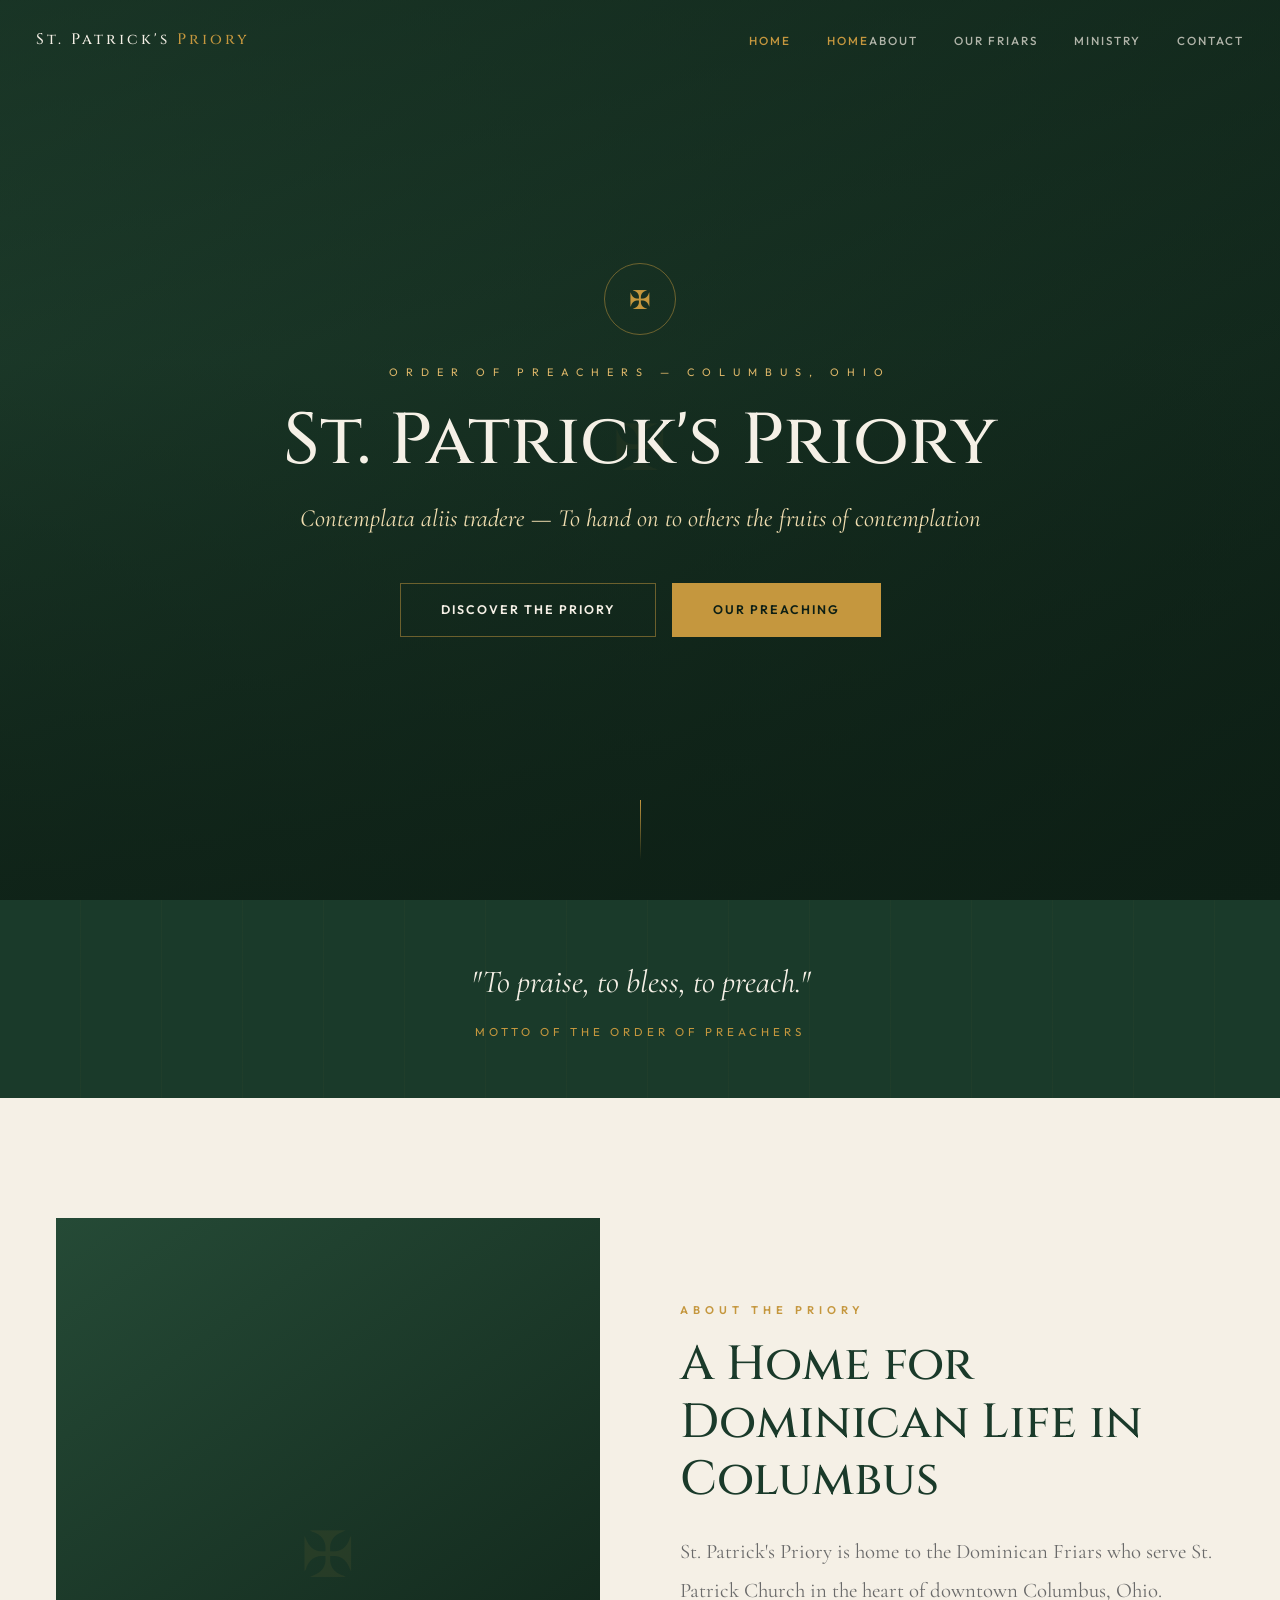
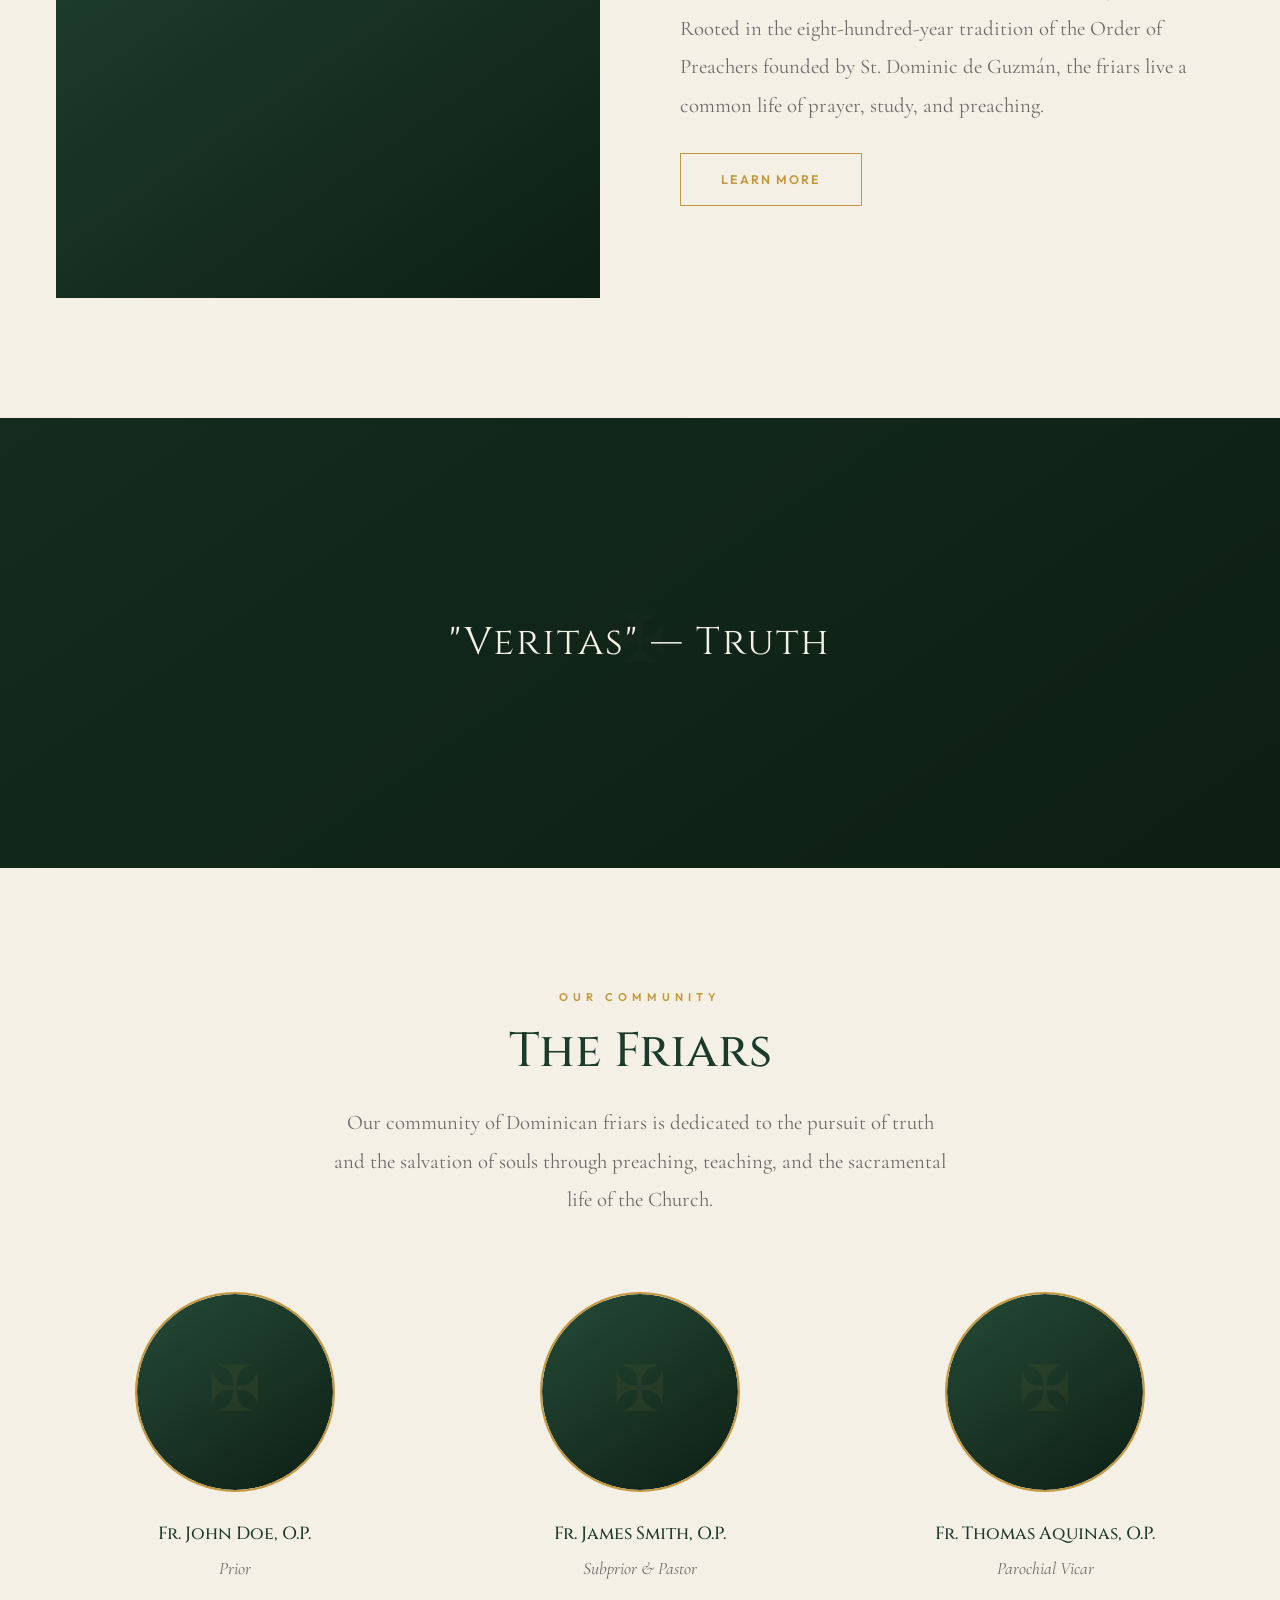
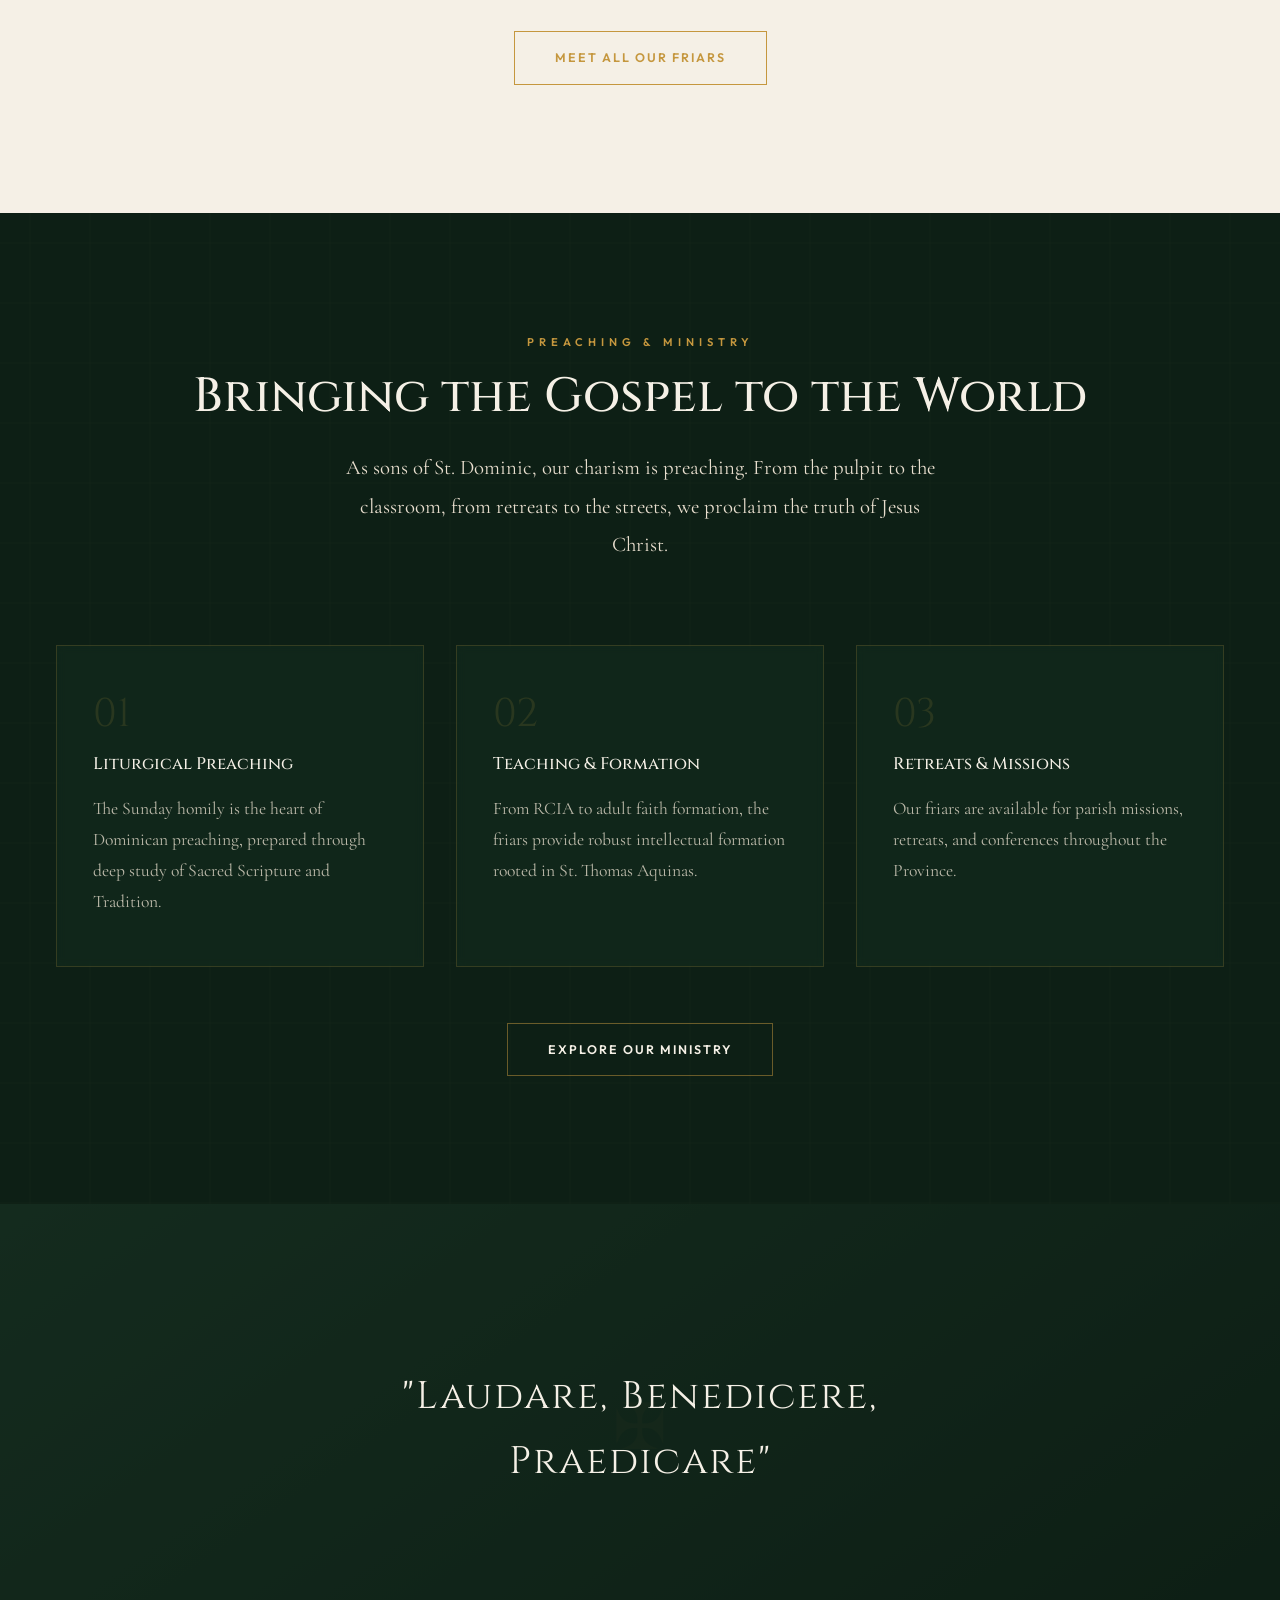
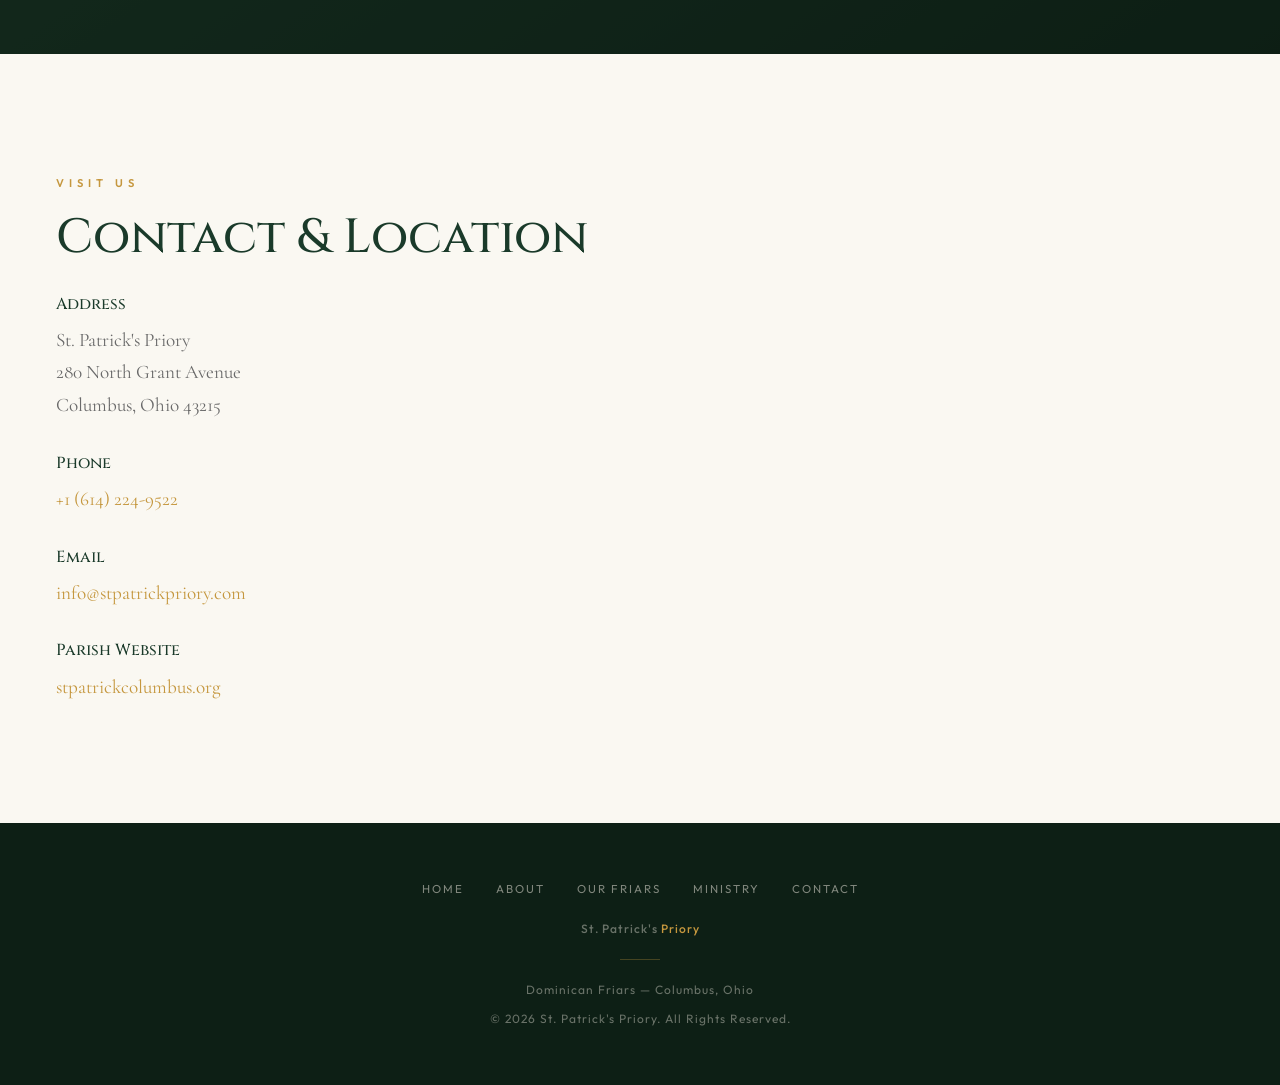
==== commit 303c5d39: "UX fixes: hide placeholder text, add Home nav, favicon, styled icons, back-to-top, page fade-in" ====
--- a/index.html
+++ b/index.html
@@ -1,7 +1,7 @@
 <!DOCTYPE html>
 <html lang="en">
 <head>
-  <meta charset="UTF-8">
+  <meta charset="UTF-8"><link rel="icon" href="data:image/svg+xml,%3Csvg xmlns='http://www.w3.org/2000/svg' viewBox='0 0 100 100'%3E%3Ctext y='0.9em' font-size='80'%3E✠%3C/text%3E%3C/svg%3E">
   <meta name="viewport" content="width=device-width, initial-scale=1.0">
   <title>St. Patrick's Priory — Dominican Friars, Columbus, OH</title>
   <meta name="description" content="Home of the Dominican Friars at St. Patrick Church in downtown Columbus, Ohio.">
@@ -17,7 +17,7 @@
     <div class="nav-inner">
       <a href="index.html" class="nav-logo">St. Patrick's <em>Priory</em></a>
       <ul class="nav-links" id="navLinks">
-        <li><a href="about.html">About</a></li>
+        <li><a href="index.html">Home</a></li><li><a href="index.html">Home</a><a href="about.html">About</a></li>
         <li><a href="friars.html">Our Friars</a></li>
         <li><a href="ministry.html">Ministry</a></li>
         <li><a href="contact.html">Contact</a></li>
@@ -194,7 +194,7 @@
   <footer class="footer">
     <div class="container">
       <div class="footer-links">
-        <a href="about.html">About</a>
+        <a href="index.html">Home</a><a href="about.html">About</a>
         <a href="friars.html">Our Friars</a>
         <a href="ministry.html">Ministry</a>
         <a href="contact.html">Contact</a>
--- a/css/style.css
+++ b/css/style.css
@@ -12,7 +12,7 @@
 }
 *, *::before, *::after { box-sizing: border-box; margin: 0; padding: 0; }
 html { scroll-behavior: smooth; }
-body { font-family: var(--font-sans); color: var(--text); background: var(--ivory); line-height: 1.7; font-weight: 400; -webkit-font-smoothing: antialiased; overflow-x: hidden; }
+body { font-family: var(--font-sans); color: var(--text); background: var(--ivory); line-height: 1.7; font-weight: 400; -webkit-font-smoothing: antialiased; overflow-x: hidden; animation: pageIn 0.5s ease both; }
 img { max-width: 100%; display: block; }
 a { text-decoration: none; color: inherit; }
 .container { max-width: var(--max-w); margin: 0 auto; padding: 0 36px; }
@@ -31,9 +31,13 @@
 .btn-solid { background: var(--gold); color: var(--forest-deep); border-color: var(--gold); }
 .btn-solid::before { background: var(--gold-light); }
 
-/* Placeholder images */
-.img-placeholder { background: linear-gradient(145deg, var(--forest-mid), var(--forest-deep)); display: flex; align-items: center; justify-content: center; color: var(--gold-pale); font-family: var(--font-serif); font-size: 1rem; font-style: italic; text-align: center; padding: 20px; position: relative; overflow: hidden; }
+/* Placeholder images — FIX: hide recommendation text */
+.img-placeholder { background: linear-gradient(145deg, var(--forest-mid), var(--forest-deep)); display: flex; align-items: center; justify-content: center; color: transparent; font-size: 0; font-family: var(--font-serif); text-align: center; padding: 20px; position: relative; overflow: hidden; }
 .img-placeholder::before { content: '✠'; position: absolute; font-size: 4rem; opacity: 0.08; color: var(--gold); }
+.img-placeholder small, .img-placeholder br { display: none; }
+
+/* Pillar icons (replace emoji) */
+.pillar-icon { width: 56px; height: 56px; border-radius: 50%; border: 1.5px solid var(--gold); display: flex; align-items: center; justify-content: center; margin: 0 auto 16px; font-family: var(--font-display); font-size: 1.4rem; color: var(--gold); }
 
 /* Nav */
 .nav { position: fixed; top: 0; left: 0; right: 0; z-index: 100; padding: 0 36px; transition: all 0.5s var(--ease); }
@@ -68,8 +72,8 @@
 /* Hero (homepage) */
 .hero { position: relative; min-height: 100vh; display: flex; align-items: center; justify-content: center; text-align: center; overflow: hidden; background: var(--forest-deep); }
 .hero-bg { position: absolute; inset: 0; z-index: 0; }
-.hero-bg .img-placeholder { width: 100%; height: 100%; font-size: 1.2rem; }
-.hero-bg::after { content: ''; position: absolute; inset: 0; background: linear-gradient(180deg, rgba(13,31,21,0.4) 0%, rgba(13,31,21,0.2) 40%, rgba(13,31,21,0.7) 100%); }
+.hero-bg .img-placeholder { width: 100%; height: 100%; }
+.hero-bg::after { content: ''; position: absolute; inset: 0; background: linear-gradient(180deg, rgba(13,31,21,0.5) 0%, rgba(13,31,21,0.3) 40%, rgba(13,31,21,0.8) 100%); z-index: 1; }
 .hero-content { position: relative; z-index: 2; padding: 0 32px; max-width: 860px; }
 .hero-shield { width: 72px; height: 72px; margin: 0 auto 28px; border: 1.5px solid rgba(197,151,62,0.5); border-radius: 50%; display: flex; align-items: center; justify-content: center; font-size: 1.6rem; color: var(--gold); opacity: 0; animation: fadeUp 1s var(--ease) 0.3s forwards; }
 .hero-overtitle { font-family: var(--font-sans); text-transform: uppercase; letter-spacing: 8px; font-size: 0.68rem; font-weight: 400; color: var(--gold-light); margin-bottom: 20px; opacity: 0; animation: fadeUp 1s var(--ease) 0.5s forwards; }
@@ -89,22 +93,20 @@
 .motto blockquote { font-family: var(--font-serif); font-size: clamp(1.3rem, 3vw, 2rem); font-style: italic; color: var(--cream); max-width: 700px; margin: 0 auto; line-height: 1.6; position: relative; }
 .motto cite { display: block; margin-top: 16px; font-style: normal; font-family: var(--font-sans); font-size: 0.72rem; letter-spacing: 4px; text-transform: uppercase; color: var(--gold); }
 
-/* Parallax Break */
+/* Parallax Break — FIX: stronger overlay so placeholder text hidden */
 .parallax-break { position: relative; height: 50vh; min-height: 360px; overflow: hidden; }
-.parallax-break .img-placeholder { width: 100%; height: 100%; position: absolute; inset: 0; font-size: 1rem; }
-.parallax-break .overlay { position: absolute; inset: 0; background: rgba(13,31,21,0.5); display: flex; align-items: center; justify-content: center; z-index: 1; }
+.parallax-break .img-placeholder { width: 100%; height: 100%; position: absolute; inset: 0; }
+.parallax-break .overlay { position: absolute; inset: 0; background: rgba(13,31,21,0.7); display: flex; align-items: center; justify-content: center; z-index: 1; }
 .parallax-break .overlay-text { font-family: var(--font-display); font-size: clamp(1.4rem, 3.5vw, 2.4rem); color: var(--cream); text-align: center; font-weight: 400; letter-spacing: 2px; max-width: 600px; padding: 0 24px; }
 
 /* Content sections */
 .content-section { padding: 100px 0; }
 .content-section:nth-child(even) { background: var(--cream); }
 .content-grid { display: grid; grid-template-columns: 1fr 1fr; gap: 80px; align-items: center; }
-.content-grid.reverse { direction: rtl; }
-.content-grid.reverse > * { direction: ltr; }
 
 /* Cards */
 .card-grid { display: grid; grid-template-columns: repeat(3, 1fr); gap: 32px; }
-.card { padding: 48px 36px; border: 1px solid rgba(197,151,62,0.15); background: rgba(26,58,42,0.3); backdrop-filter: blur(4px); transition: all 0.5s var(--ease); position: relative; overflow: hidden; }
+.card { padding: 48px 36px; border: 1px solid rgba(197,151,62,0.2); background: rgba(26,58,42,0.3); backdrop-filter: blur(4px); transition: all 0.5s var(--ease); position: relative; overflow: hidden; }
 .card::before { content: ''; position: absolute; top: 0; left: 0; width: 100%; height: 3px; background: linear-gradient(90deg, transparent, var(--gold), transparent); transform: scaleX(0); transition: transform 0.6s var(--ease); }
 .card:hover::before { transform: scaleX(1); }
 .card:hover { border-color: rgba(197,151,62,0.3); transform: translateY(-6px); }
@@ -116,15 +118,9 @@
 .friar-grid { display: grid; grid-template-columns: repeat(3, 1fr); gap: 48px; }
 .friar-card { text-align: center; }
 .friar-card .avatar-wrap { width: 200px; height: 200px; margin: 0 auto 28px; border-radius: 50%; overflow: hidden; border: 2px solid var(--gold); }
-.friar-card .avatar-wrap .img-placeholder { width: 100%; height: 100%; border-radius: 50%; font-size: 0.85rem; }
+.friar-card .avatar-wrap .img-placeholder { width: 100%; height: 100%; border-radius: 50%; }
 .friar-card h3 { font-family: var(--font-display); font-size: 1.1rem; color: var(--forest); margin-bottom: 4px; font-weight: 500; }
 .friar-card .role { font-family: var(--font-serif); font-style: italic; color: var(--text-muted); font-size: 1.1rem; }
-
-/* Gallery */
-.gallery-grid { display: grid; grid-template-columns: repeat(4, 1fr); grid-template-rows: auto auto; gap: 12px; }
-.gallery-grid .g-item { overflow: hidden; position: relative; cursor: pointer; }
-.gallery-grid .g-item .img-placeholder { aspect-ratio: 1/1; }
-.gallery-grid .g-item:nth-child(1) { grid-column: 1 / 3; grid-row: 1 / 3; }
 
 /* Contact */
 .contact-grid { display: grid; grid-template-columns: 1fr 1fr; gap: 80px; align-items: start; }
@@ -140,7 +136,13 @@
 .attribution { font-family: var(--font-sans); font-size: 0.65rem; color: var(--text-muted); margin-top: 8px; }
 .attribution a { color: var(--gold); }
 
+/* Back to top button */
+.back-to-top { position: fixed; bottom: 32px; right: 32px; width: 44px; height: 44px; border-radius: 50%; border: 1.5px solid var(--gold); background: rgba(13,31,21,0.9); color: var(--gold); font-size: 1.1rem; display: flex; align-items: center; justify-content: center; cursor: pointer; z-index: 90; opacity: 0; pointer-events: none; transition: all 0.4s var(--ease); backdrop-filter: blur(8px); }
+.back-to-top.visible { opacity: 1; pointer-events: auto; }
+.back-to-top:hover { background: var(--gold); color: var(--forest-deep); transform: translateY(-3px); }
+
 /* Animations */
+@keyframes pageIn { from { opacity: 0; } to { opacity: 1; } }
 @keyframes fadeUp { from { opacity: 0; transform: translateY(30px); } to { opacity: 1; transform: translateY(0); } }
 @keyframes scrollPulse { 0%, 100% { opacity: 0.4; } 50% { opacity: 1; } }
 .reveal { opacity: 0; transform: translateY(40px); transition: opacity 0.9s var(--ease), transform 0.9s var(--ease); }
@@ -153,16 +155,12 @@
 .stagger > *:nth-child(2) { transition-delay: 0.1s; }
 .stagger > *:nth-child(3) { transition-delay: 0.2s; }
 .stagger > *:nth-child(4) { transition-delay: 0.25s; }
-.stagger > *:nth-child(5) { transition-delay: 0.3s; }
-.stagger > *:nth-child(6) { transition-delay: 0.35s; }
 
 /* Responsive */
 @media (max-width: 900px) {
   .content-grid, .contact-grid { grid-template-columns: 1fr; gap: 48px; }
   .friar-grid { grid-template-columns: 1fr 1fr; }
   .card-grid { grid-template-columns: 1fr; }
-  .gallery-grid { grid-template-columns: 1fr 1fr; }
-  .gallery-grid .g-item:nth-child(1) { grid-column: 1 / 3; grid-row: auto; }
 }
 @media (max-width: 640px) {
   .nav-links { display: none; }
@@ -171,4 +169,5 @@
   .friar-grid { grid-template-columns: 1fr; }
   .hero-ctas { flex-direction: column; align-items: center; }
   .parallax-break { height: 35vh; }
+  .card-grid { grid-template-columns: 1fr !important; }
 }
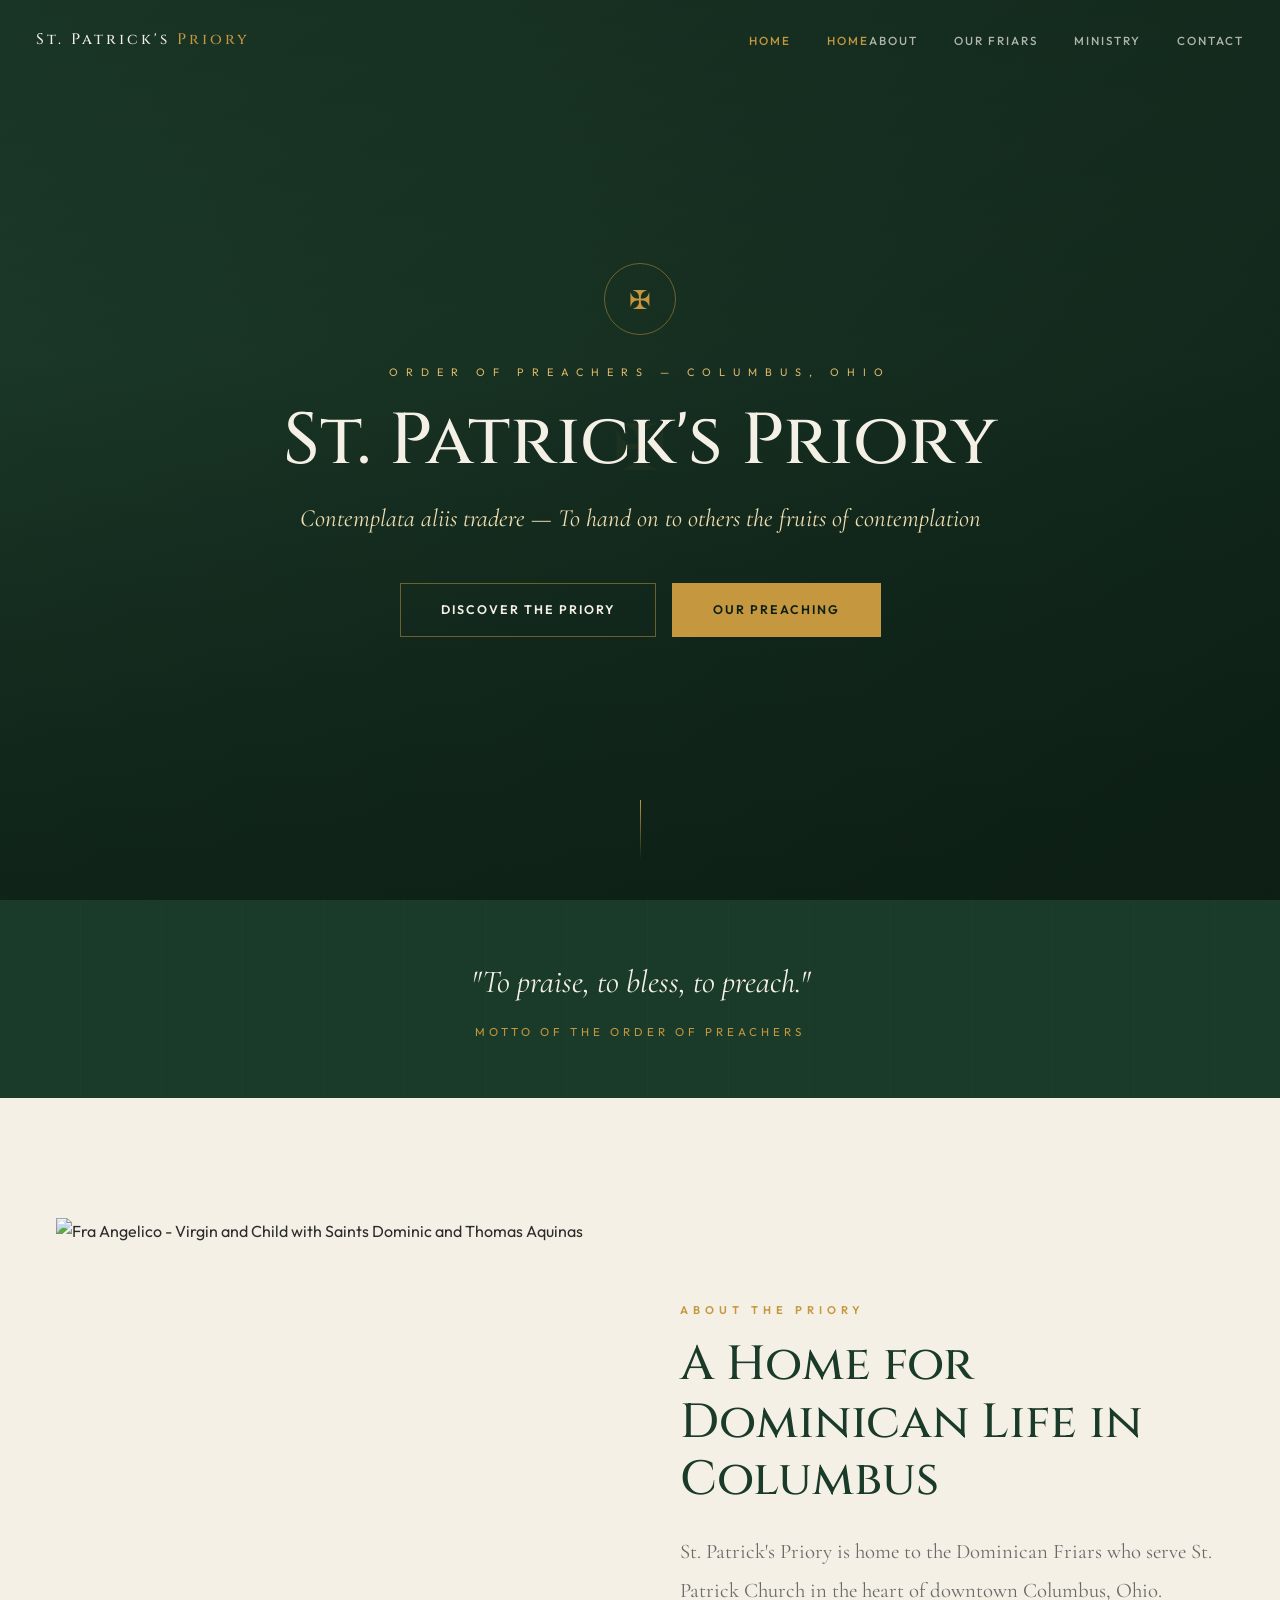
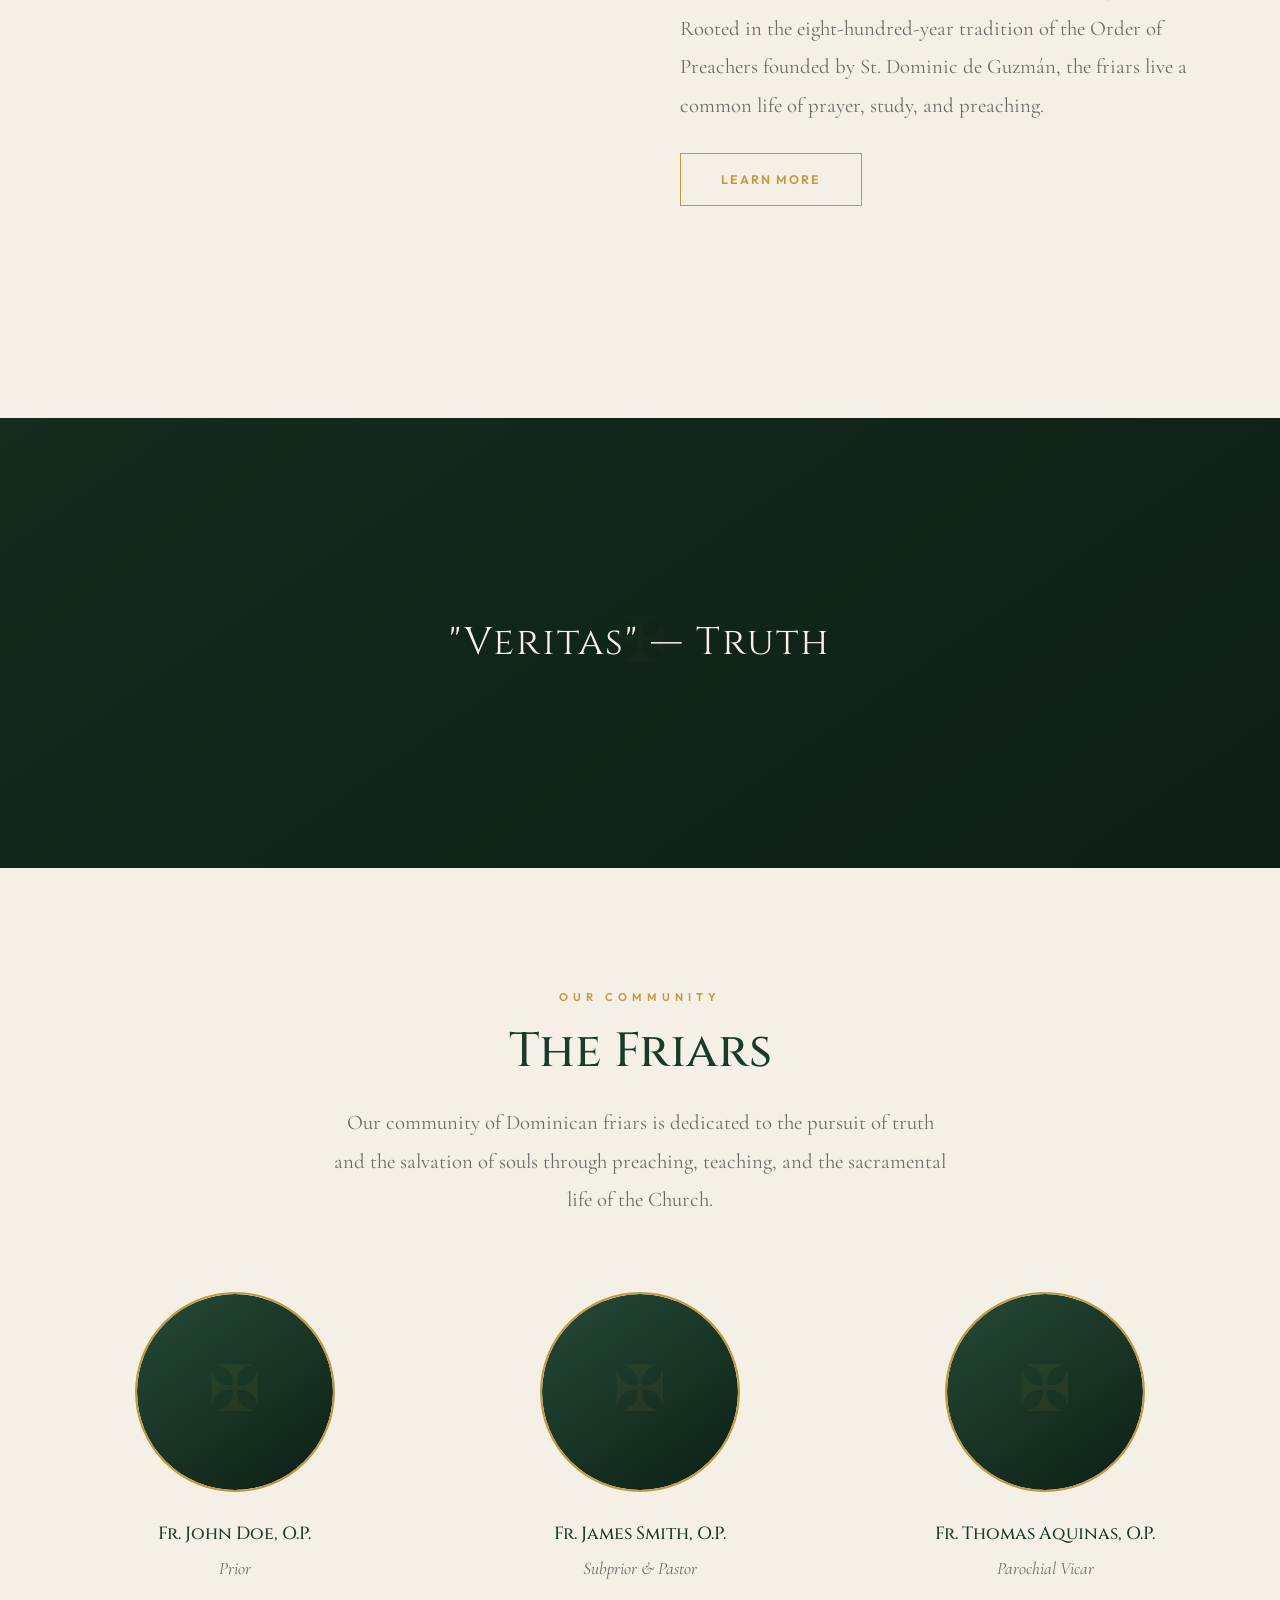
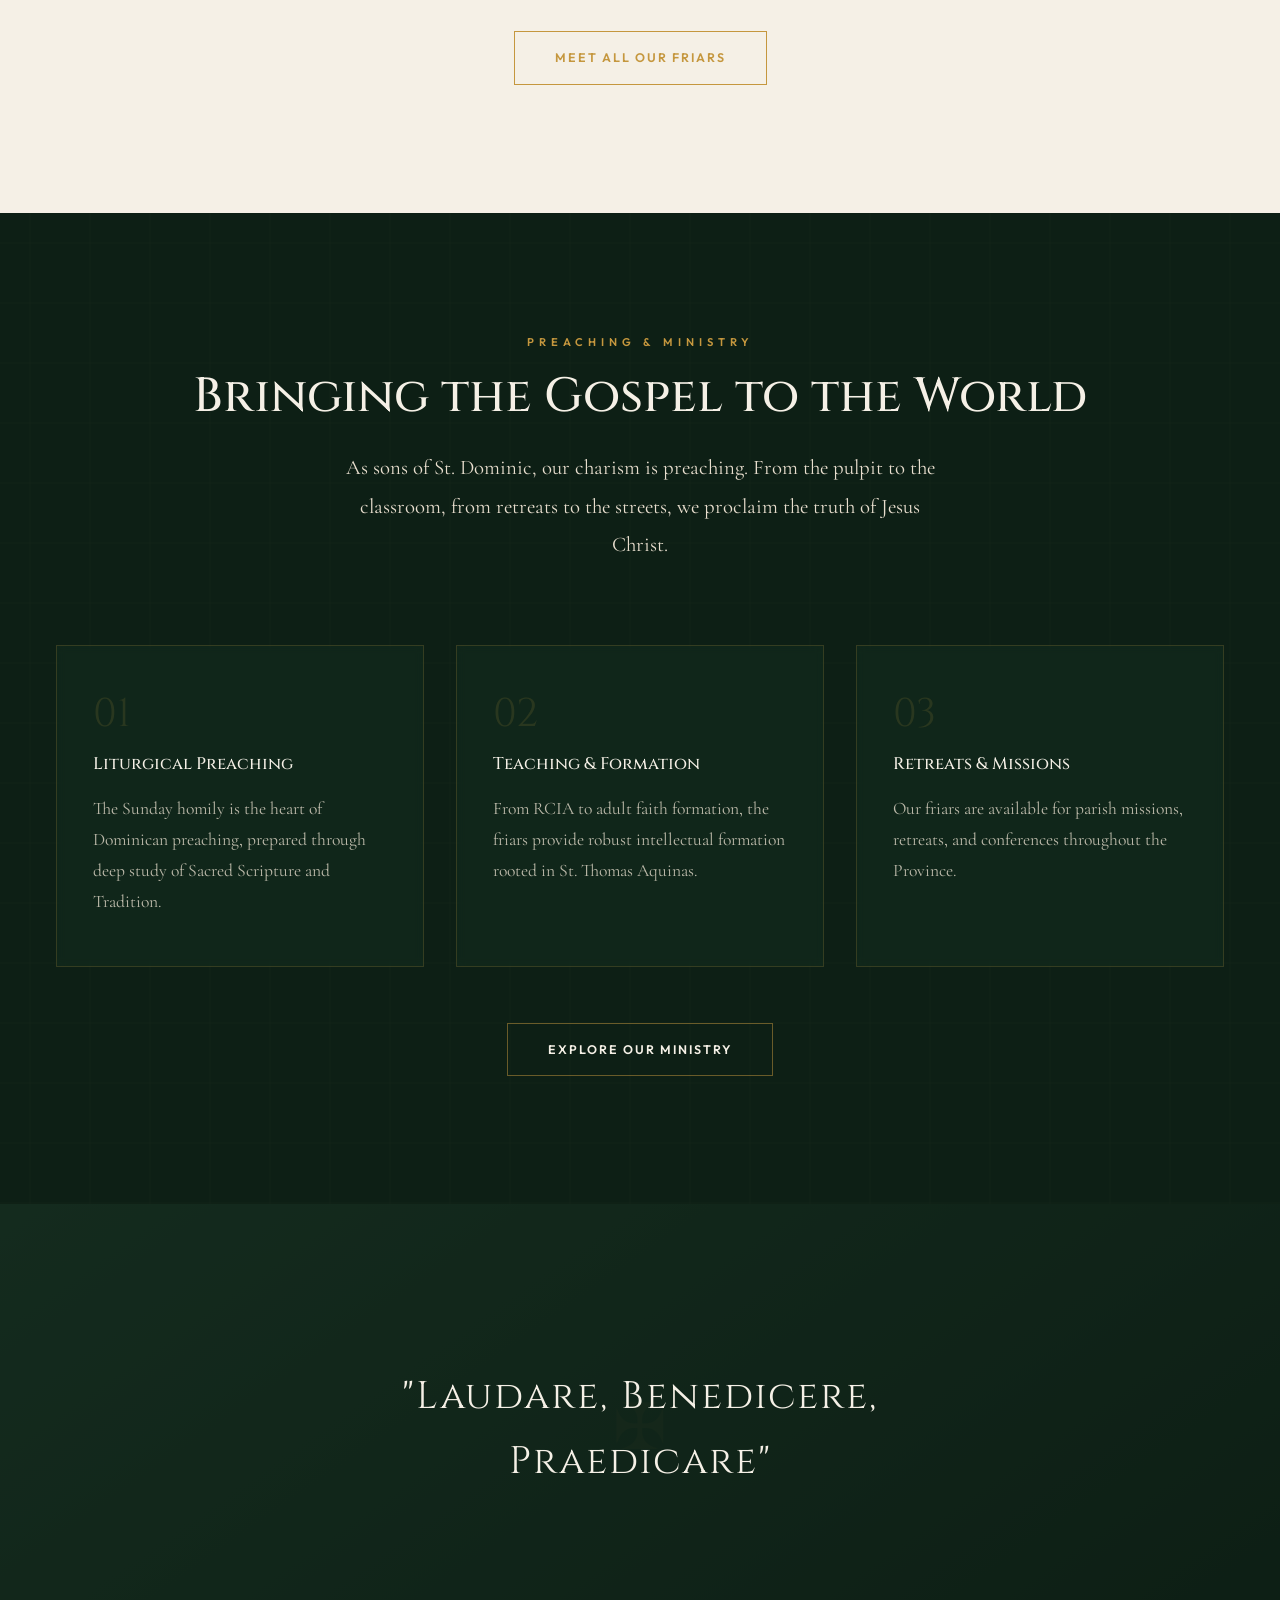
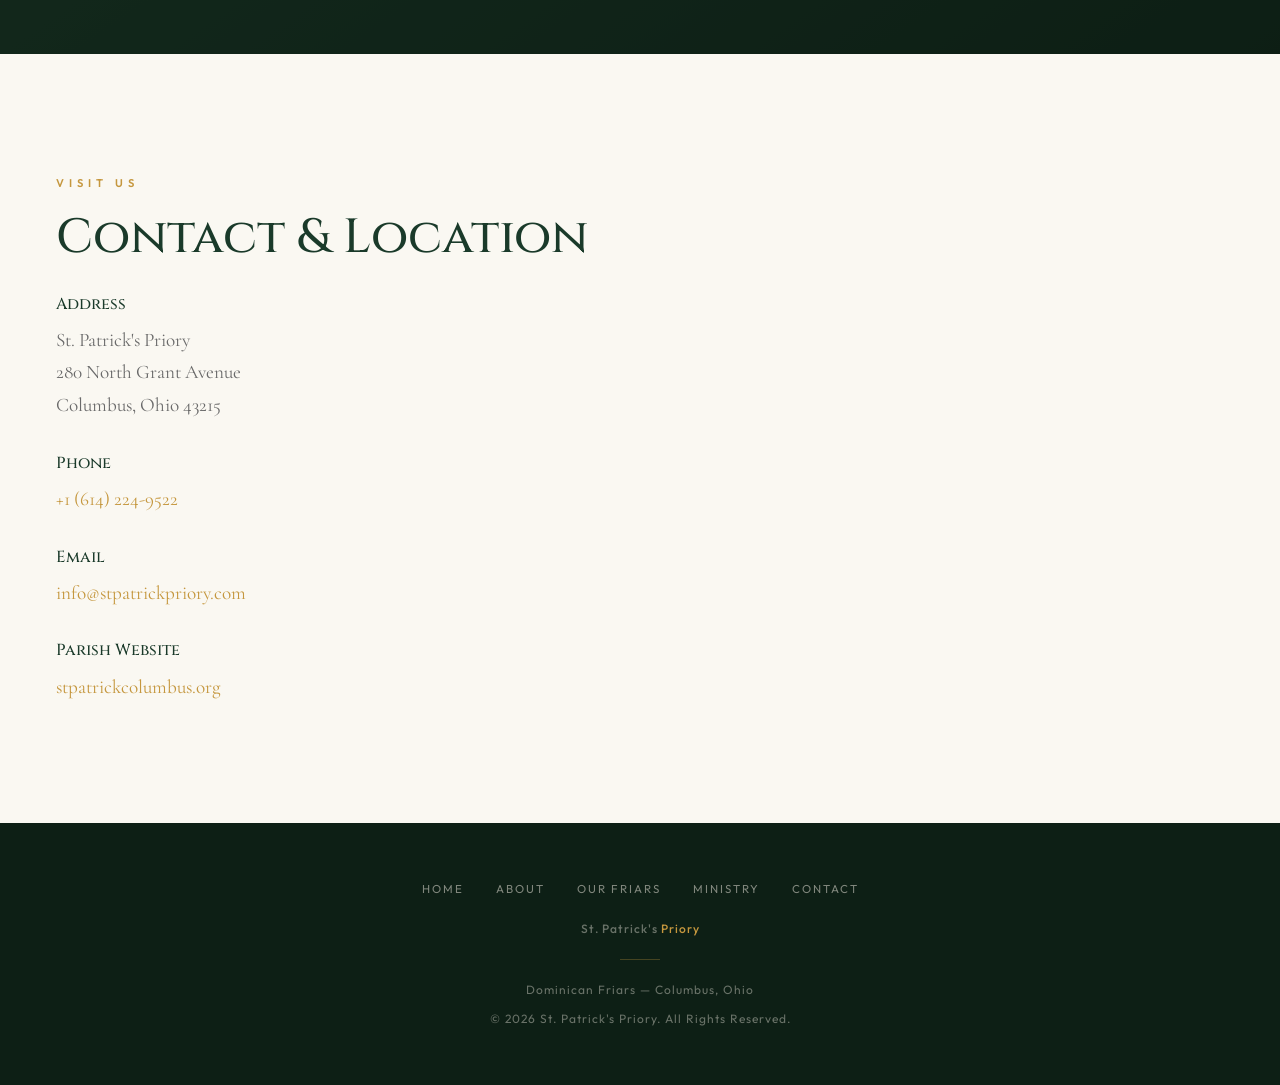
==== commit dd460bb3: "Fix Wikimedia image URLs with verified API paths, add Fra Angelico to homepage" ====
--- a/index.html
+++ b/index.html
@@ -61,9 +61,7 @@
     <div class="container">
       <div class="content-grid">
         <div class="reveal-left">
-          <div class="img-placeholder" style="width:100%;aspect-ratio:4/5;">
-            About photo placeholder<br><small>Recommended: Photo of the priory exterior or friars in community</small>
-          </div>
+          <img src="https://upload.wikimedia.org/wikipedia/commons/thumb/a/a3/Fra_Angelico_080.jpg/500px-Fra_Angelico_080.jpg" alt="Fra Angelico - Virgin and Child with Saints Dominic and Thomas Aquinas" style="width:100%;aspect-ratio:4/5;object-fit:cover;">
         </div>
         <div class="reveal-right">
           <p class="section-label">About the Priory</p>
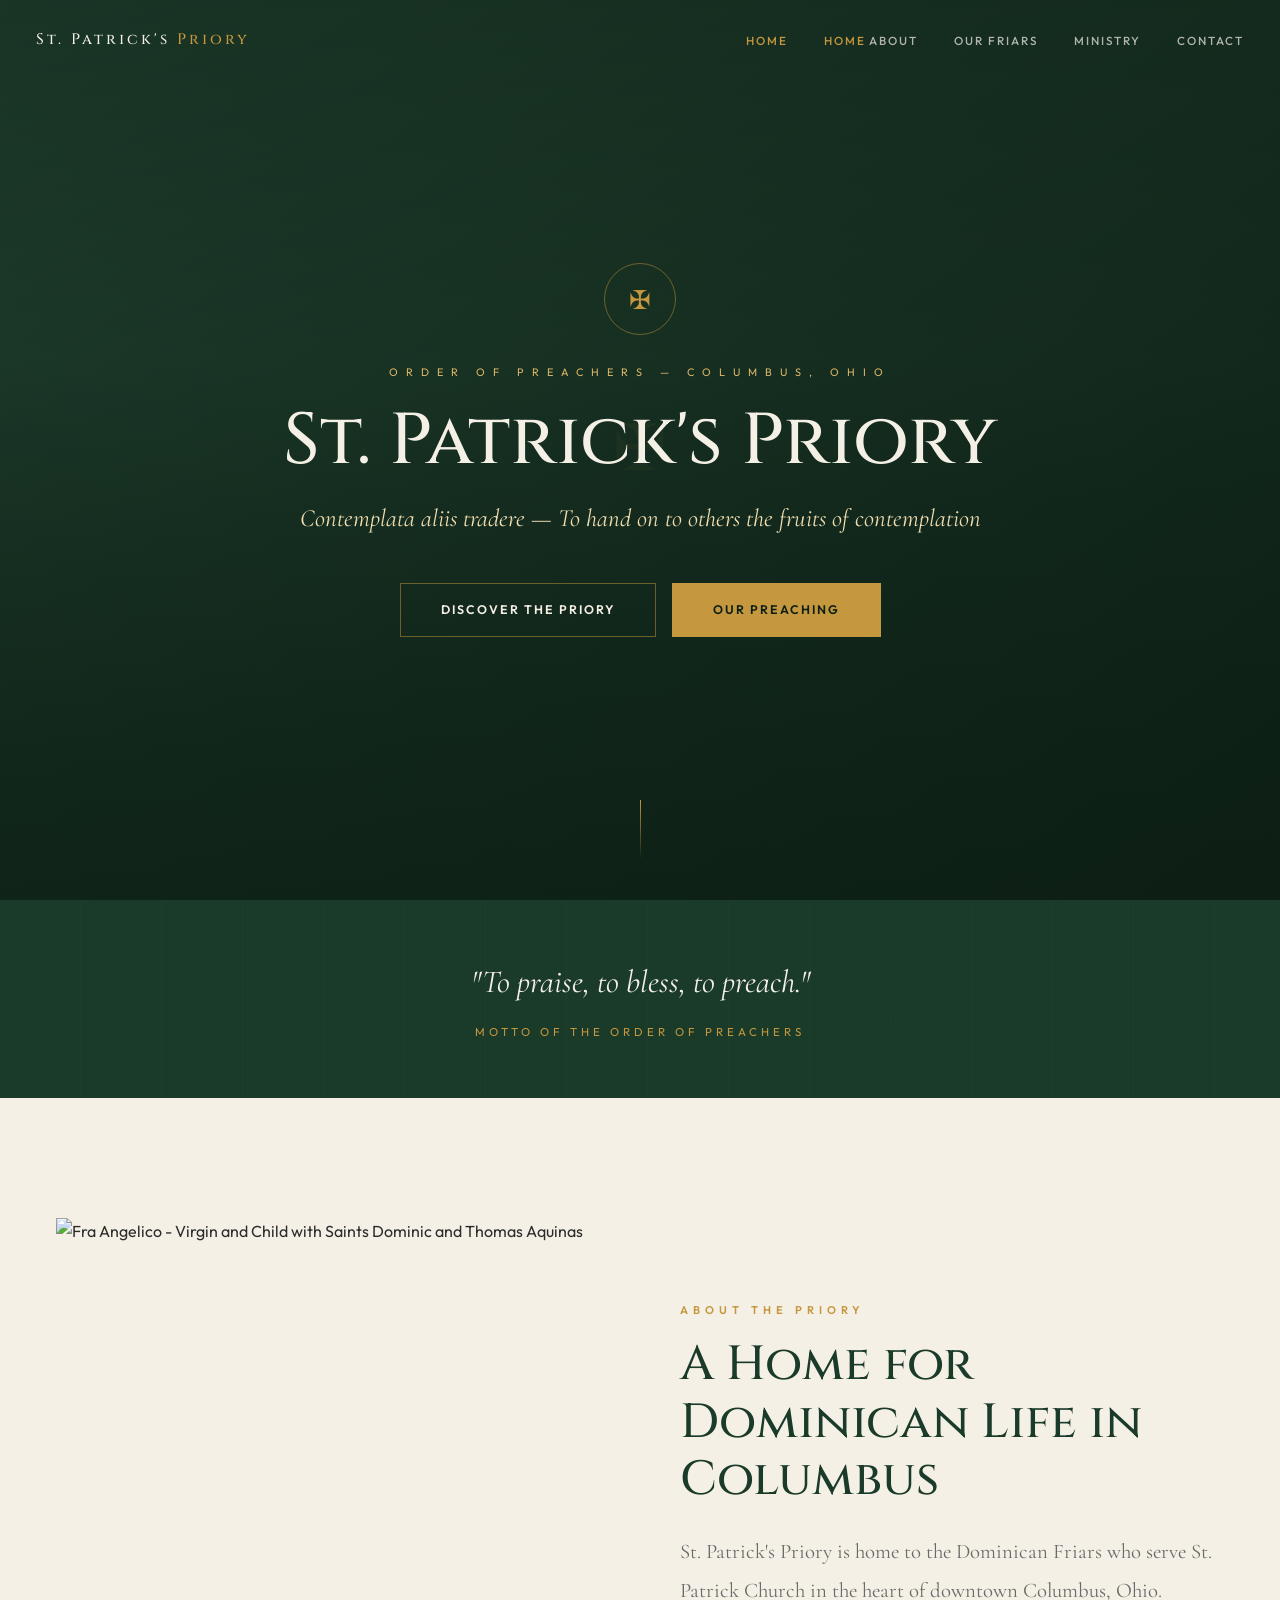
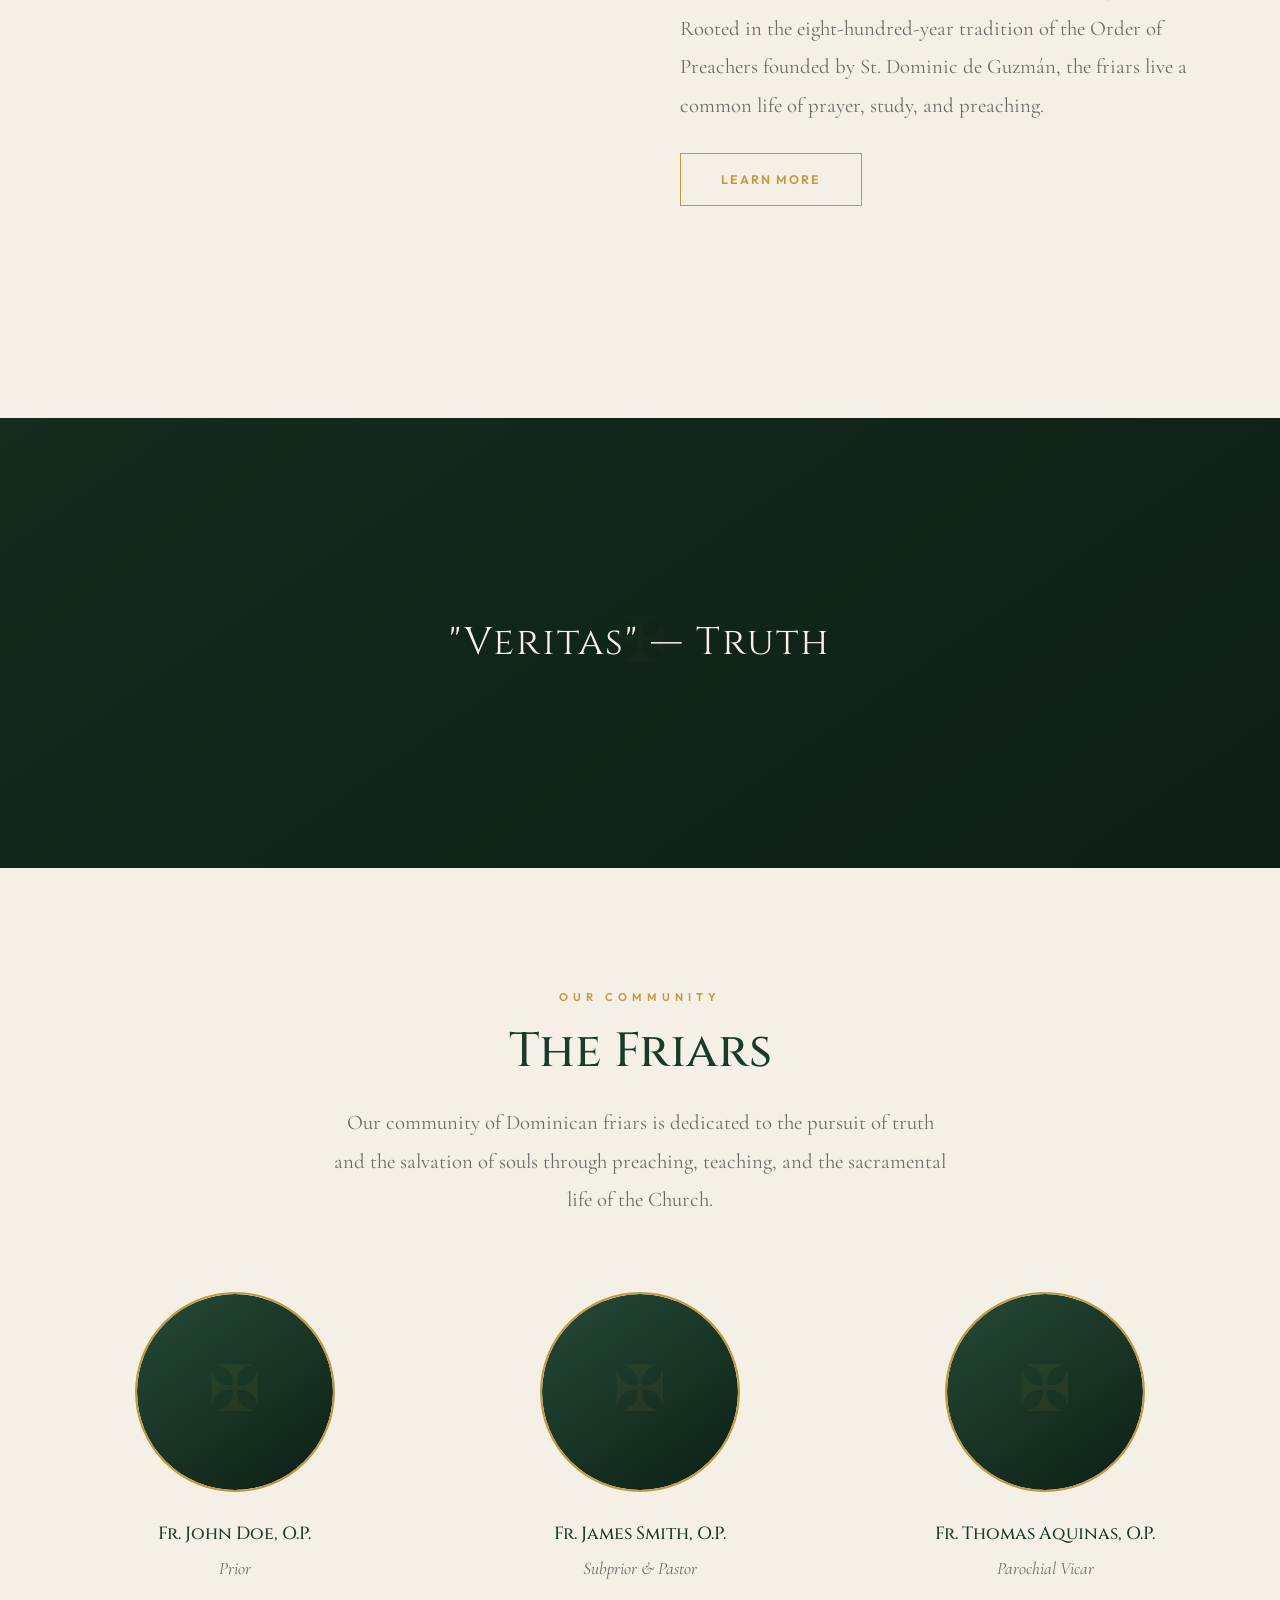
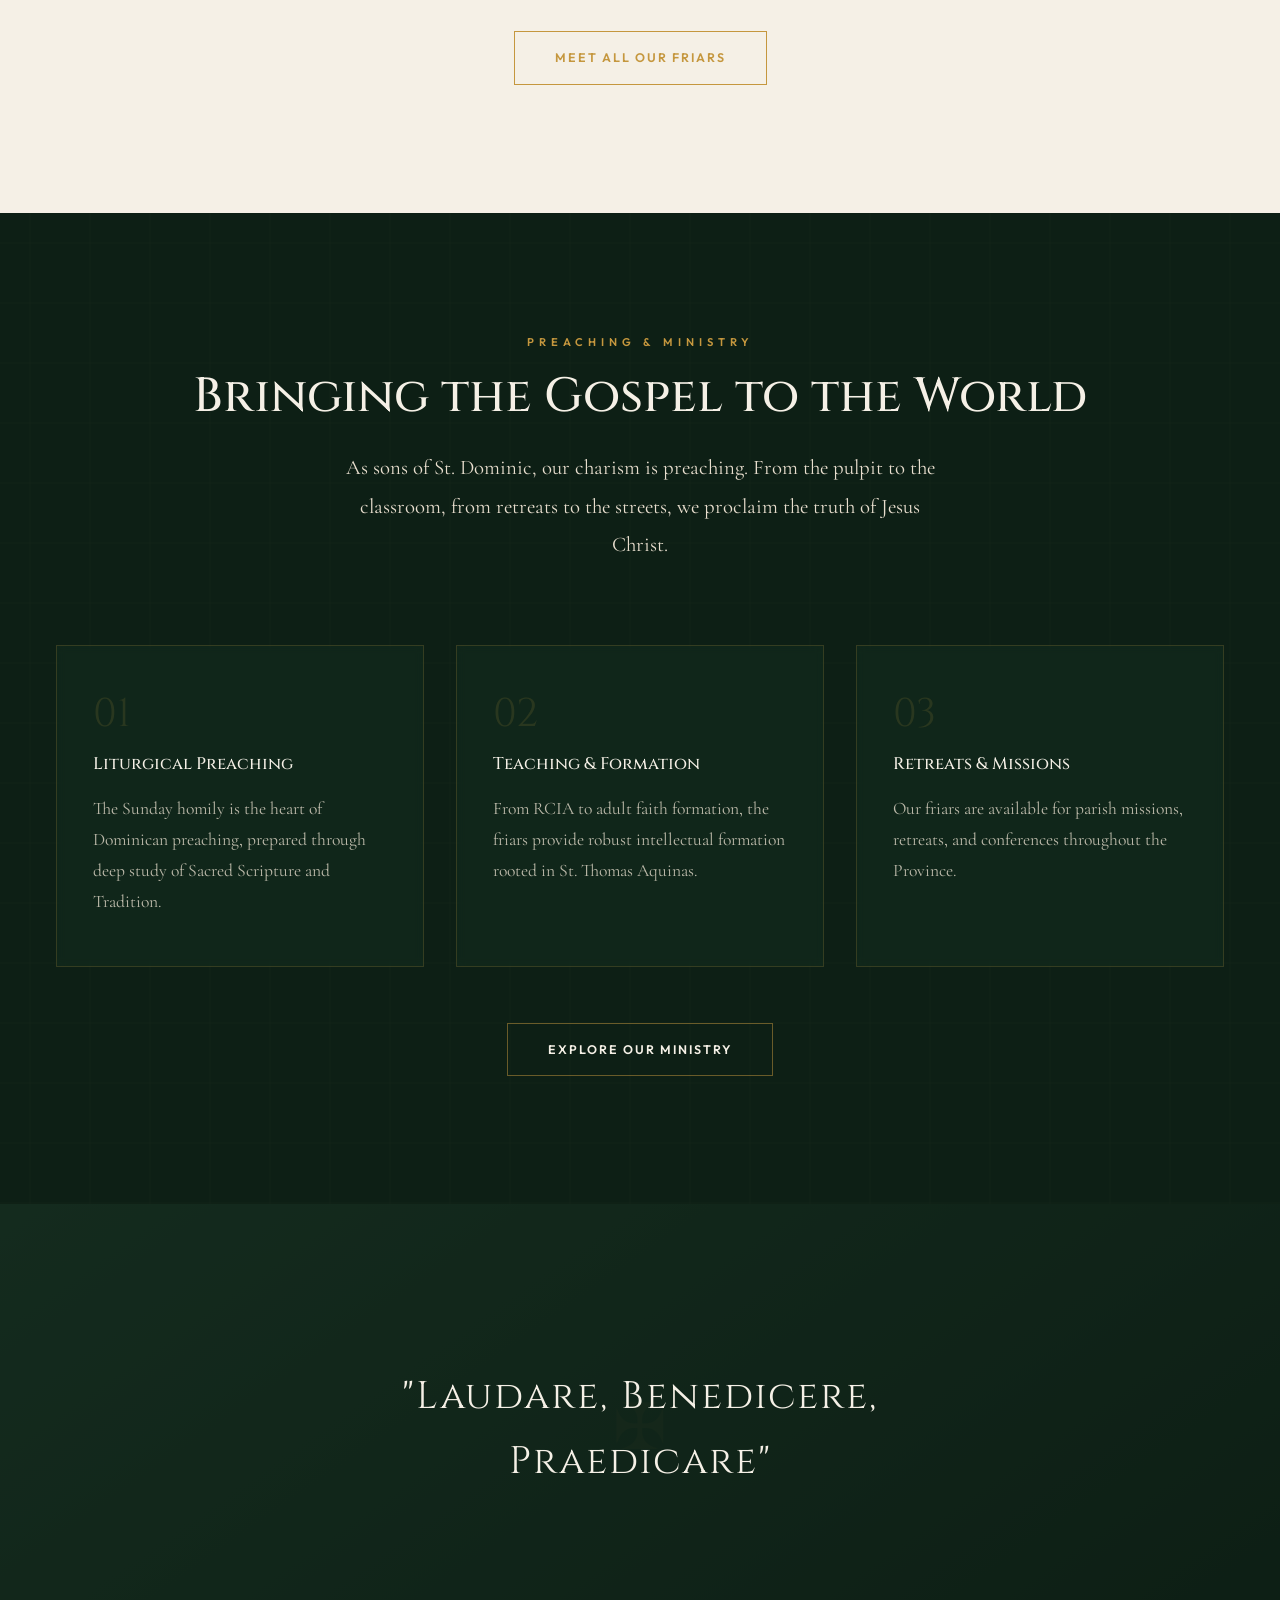
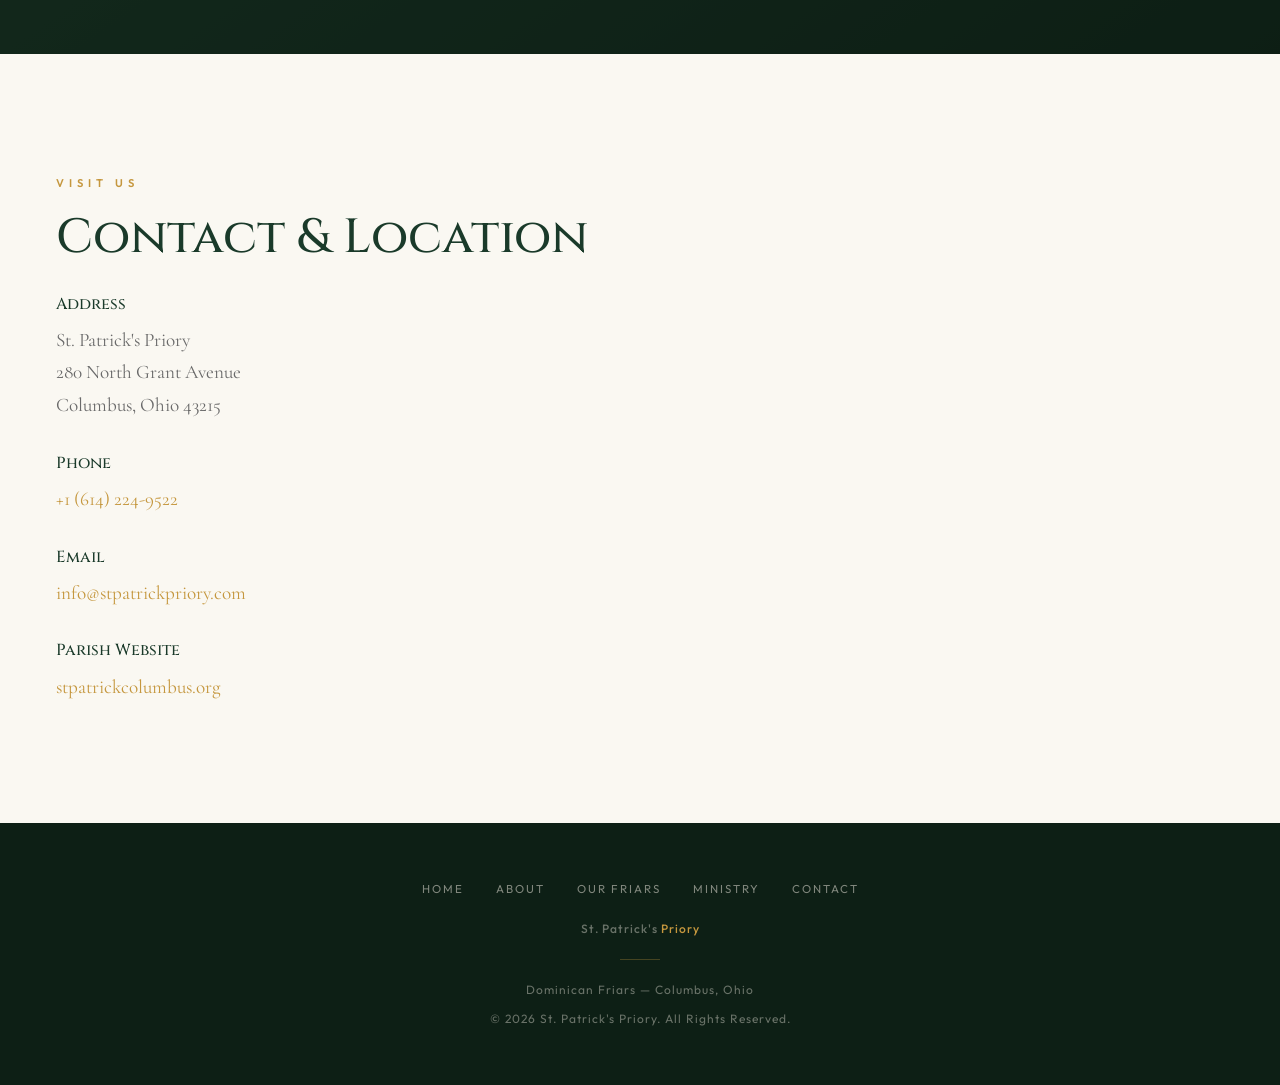
==== commit ca12c53e: "Fix nav spacing (HOMEABOUT bug), improve card grid responsive" ====
--- a/index.html
+++ b/index.html
@@ -17,7 +17,8 @@
     <div class="nav-inner">
       <a href="index.html" class="nav-logo">St. Patrick's <em>Priory</em></a>
       <ul class="nav-links" id="navLinks">
-        <li><a href="index.html">Home</a></li><li><a href="index.html">Home</a><a href="about.html">About</a></li>
+        <li><a href="index.html">Home</a></li><li><a href="index.html">Home</a>
+        <a href="about.html">About</a></li>
         <li><a href="friars.html">Our Friars</a></li>
         <li><a href="ministry.html">Ministry</a></li>
         <li><a href="contact.html">Contact</a></li>
@@ -192,7 +193,8 @@
   <footer class="footer">
     <div class="container">
       <div class="footer-links">
-        <a href="index.html">Home</a><a href="about.html">About</a>
+        <a href="index.html">Home</a>
+        <a href="about.html">About</a>
         <a href="friars.html">Our Friars</a>
         <a href="ministry.html">Ministry</a>
         <a href="contact.html">Contact</a>
--- a/css/style.css
+++ b/css/style.css
@@ -160,7 +160,7 @@
 @media (max-width: 900px) {
   .content-grid, .contact-grid { grid-template-columns: 1fr; gap: 48px; }
   .friar-grid { grid-template-columns: 1fr 1fr; }
-  .card-grid { grid-template-columns: 1fr; }
+  .card-grid { grid-template-columns: 1fr 1fr; }
 }
 @media (max-width: 640px) {
   .nav-links { display: none; }
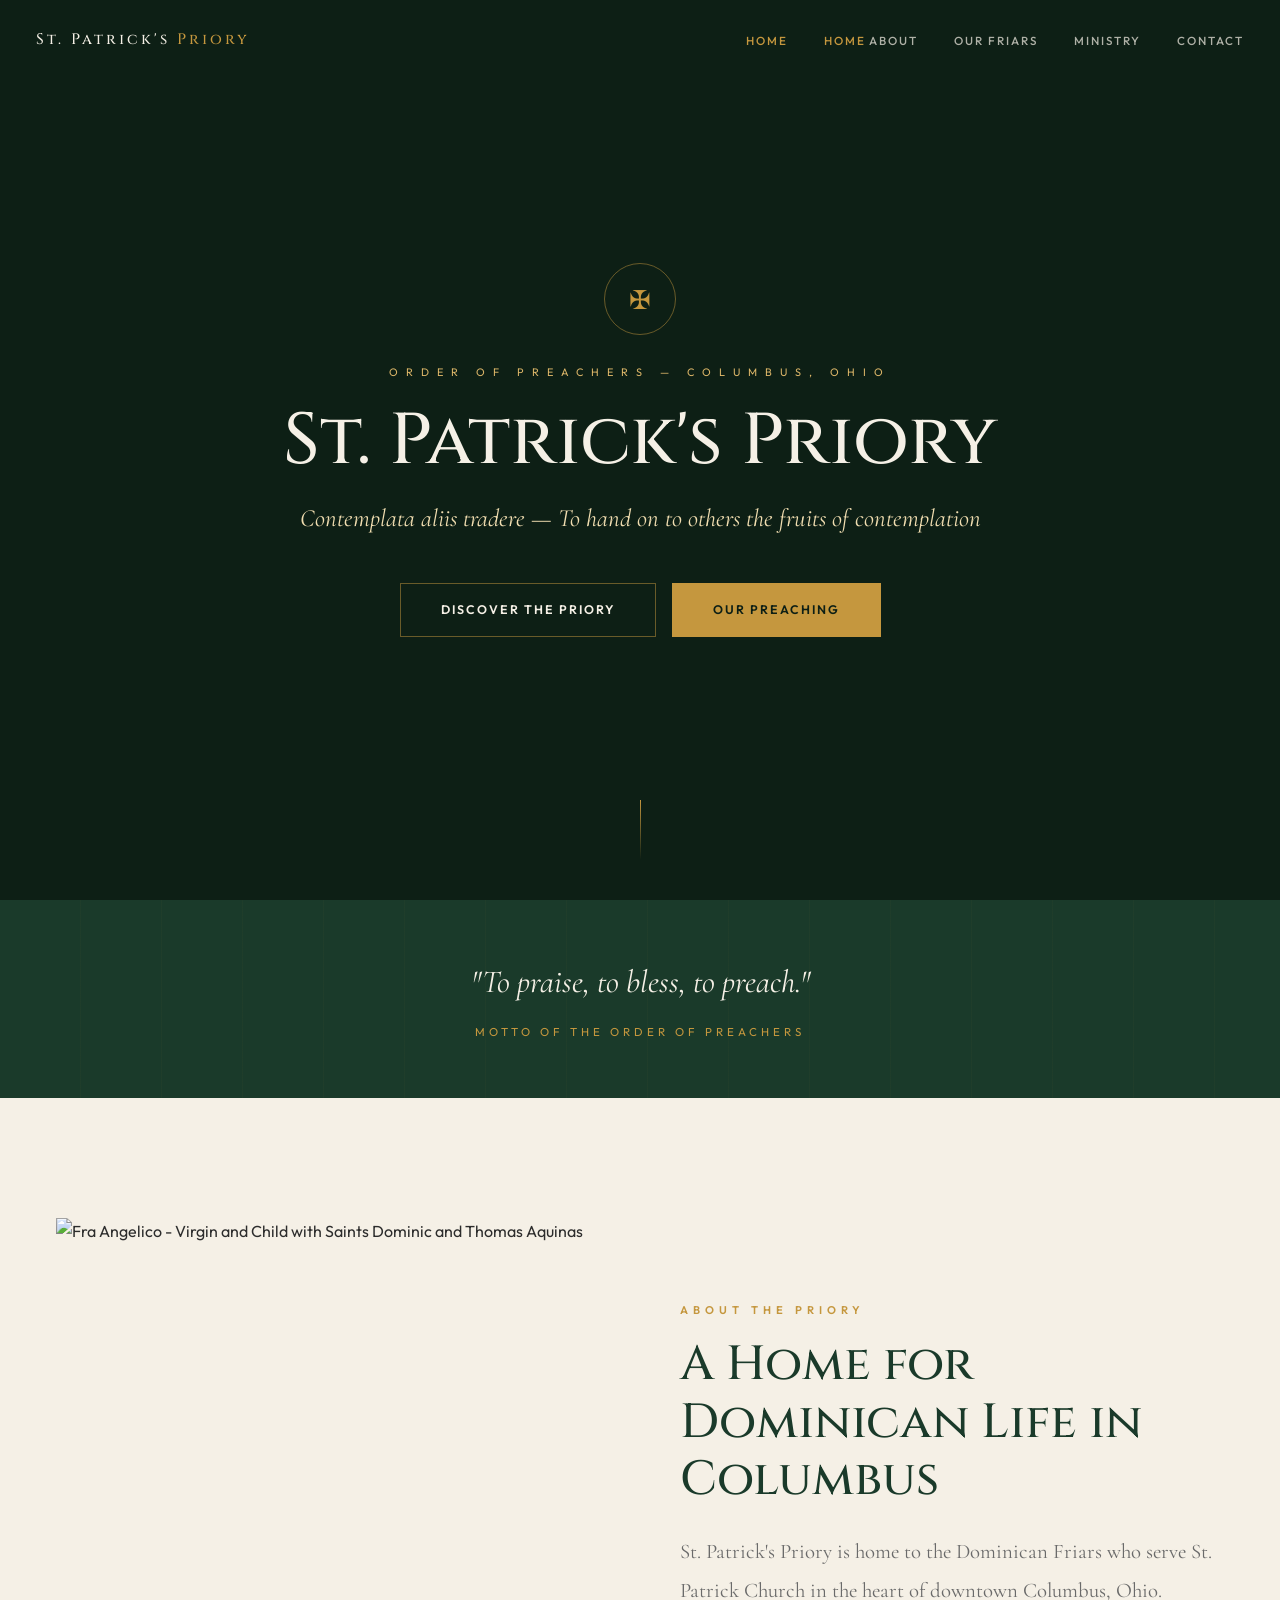
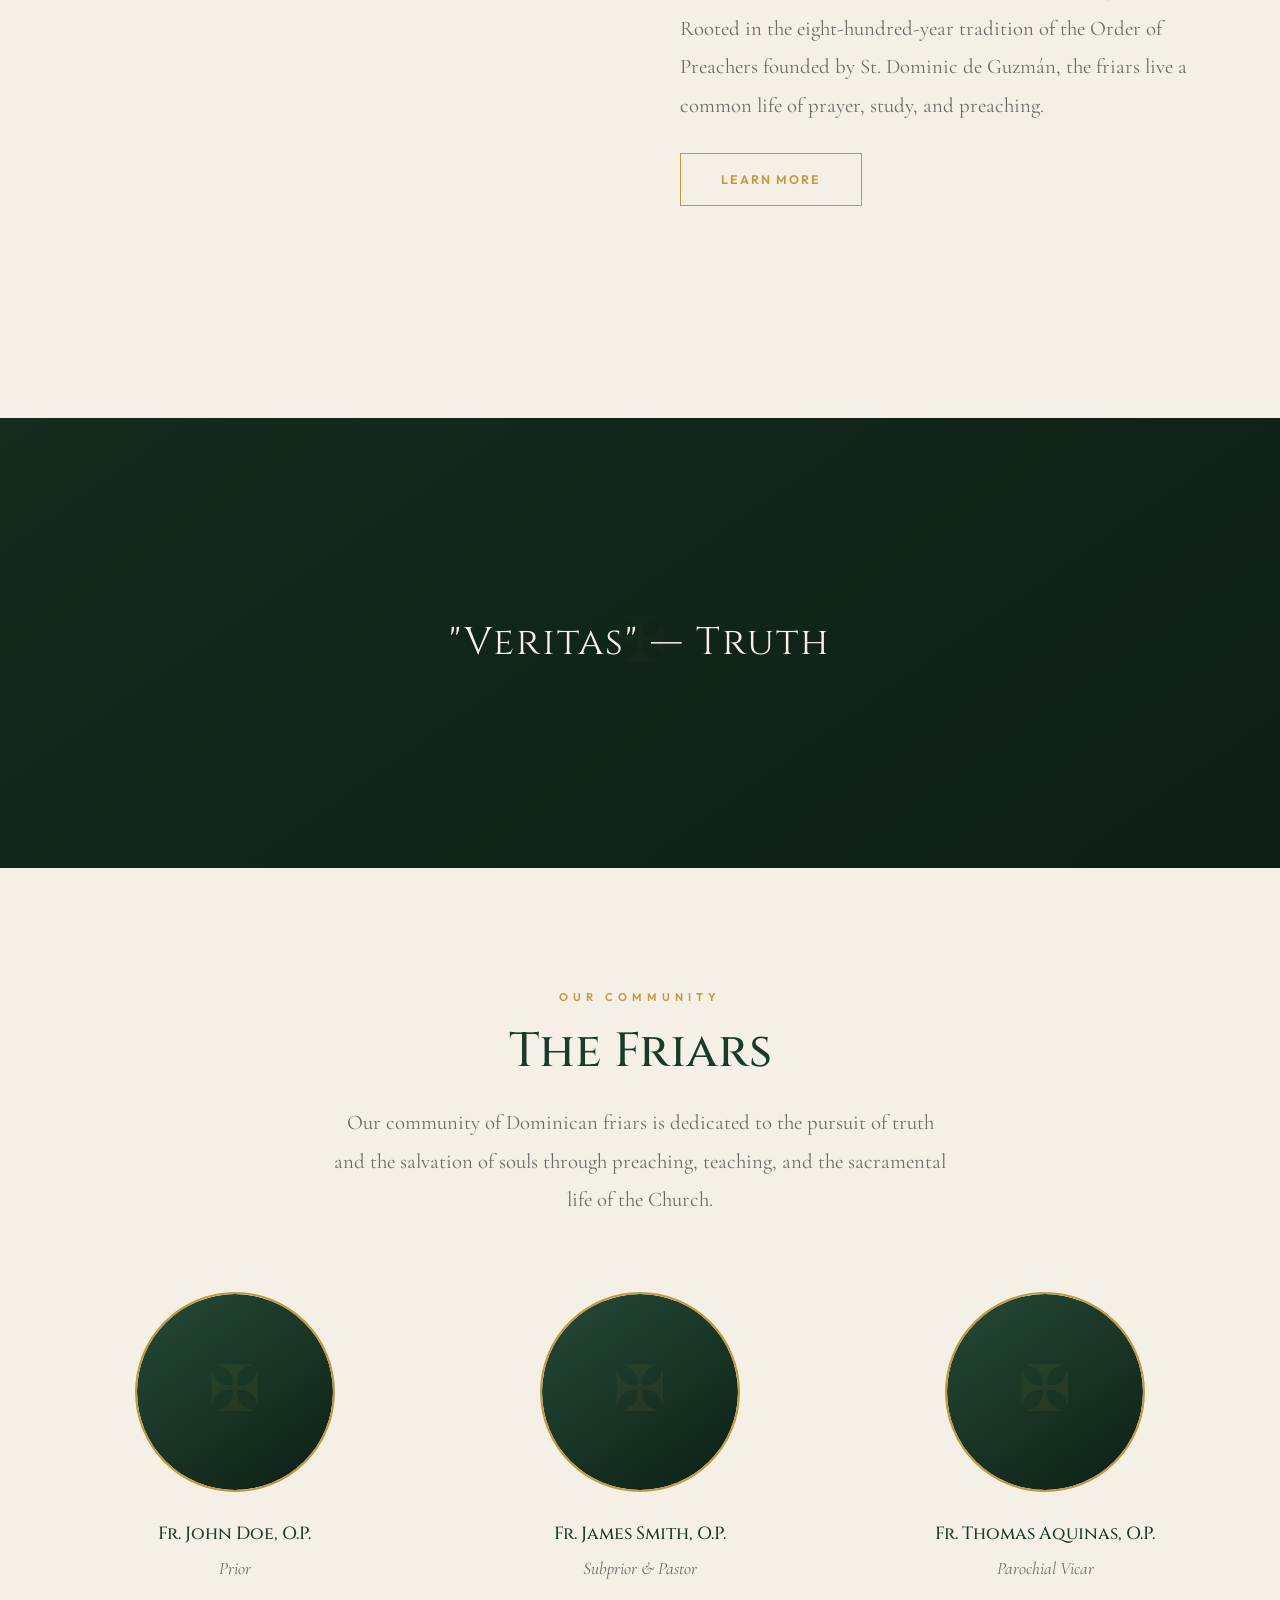
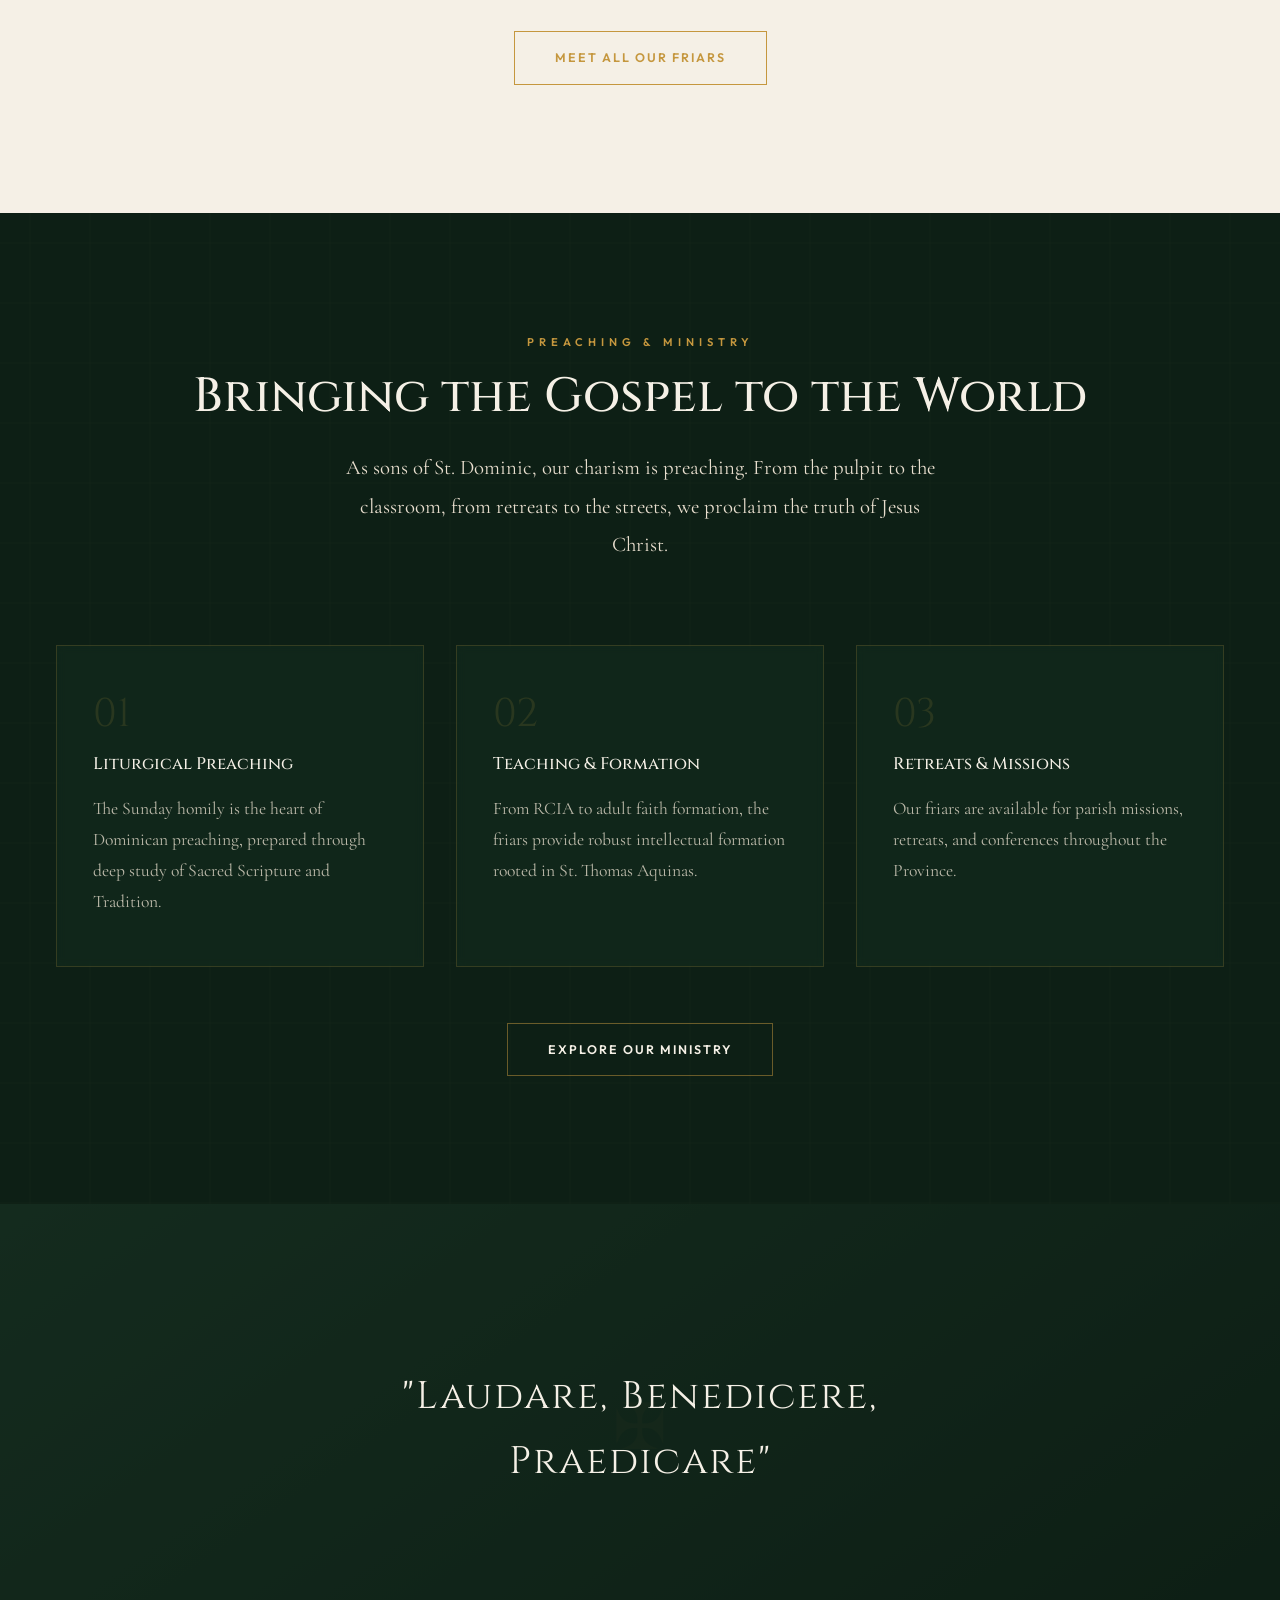
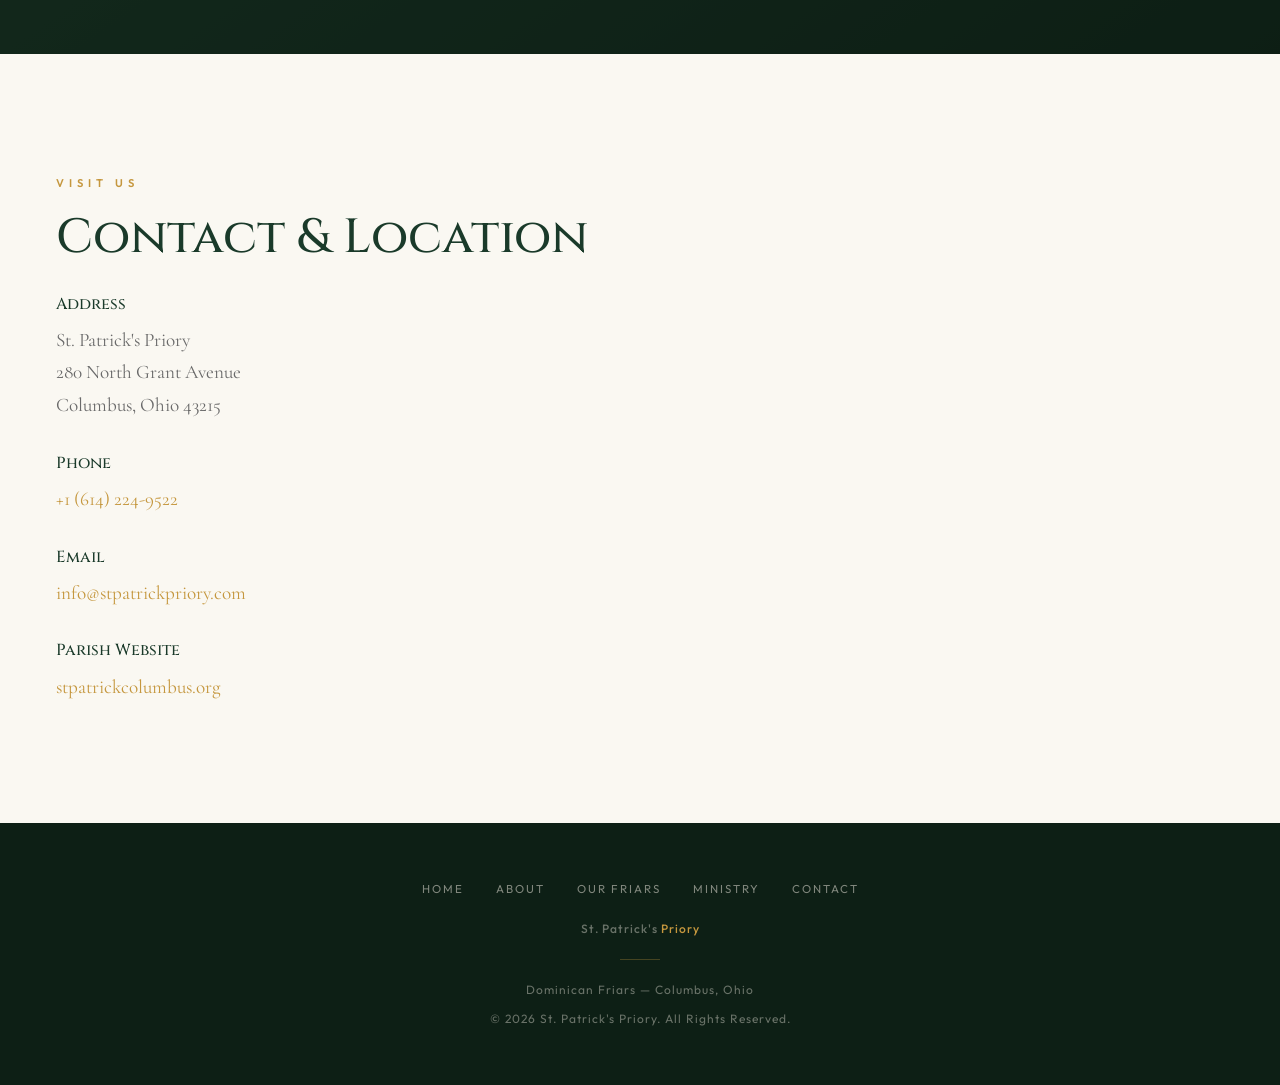
==== commit 4c2efcac: "Add intro video background to homepage hero section" ====
--- a/index.html
+++ b/index.html
@@ -32,9 +32,9 @@
   <!-- HERO -->
   <section class="hero" id="home">
     <div class="hero-bg">
-      <div class="img-placeholder" style="width:100%;height:100%;font-size:1.2rem;">
-        Hero image placeholder<br><small>Recommended: Photo of St. Patrick Church interior or the priory building</small>
-      </div>
+      <video autoplay muted loop playsinline id="heroVideo" style="width:100%;height:100%;object-fit:cover;">
+        <source src="https://storage.googleapis.com/st-pat-church-media/St.%20Pat%20Intro%20Page%20Video%20(1080p)%2011.4.25.mp4" type="video/mp4">
+      </video>
     </div>
     <div class="hero-content">
       <div class="hero-shield">✠</div>
--- a/css/style.css
+++ b/css/style.css
@@ -87,6 +87,9 @@
 .hero-scroll { position: absolute; bottom: 40px; left: 50%; transform: translateX(-50%); z-index: 2; opacity: 0; animation: fadeUp 1s var(--ease) 1.5s forwards; }
 .hero-scroll-line { width: 1px; height: 60px; background: linear-gradient(to bottom, var(--gold), transparent); margin: 0 auto; animation: scrollPulse 2s ease infinite; }
 
+
+/* Hero video background */
+.hero-bg video { position: absolute; top: 0; left: 0; width: 100%; height: 100%; object-fit: cover; z-index: 0; }
 /* Motto */
 .motto { background: var(--forest); padding: 56px 32px; text-align: center; position: relative; overflow: hidden; }
 .motto::before { content: ''; position: absolute; inset: 0; background: repeating-linear-gradient(90deg, transparent, transparent 80px, rgba(197,151,62,0.03) 80px, rgba(197,151,62,0.03) 81px); }
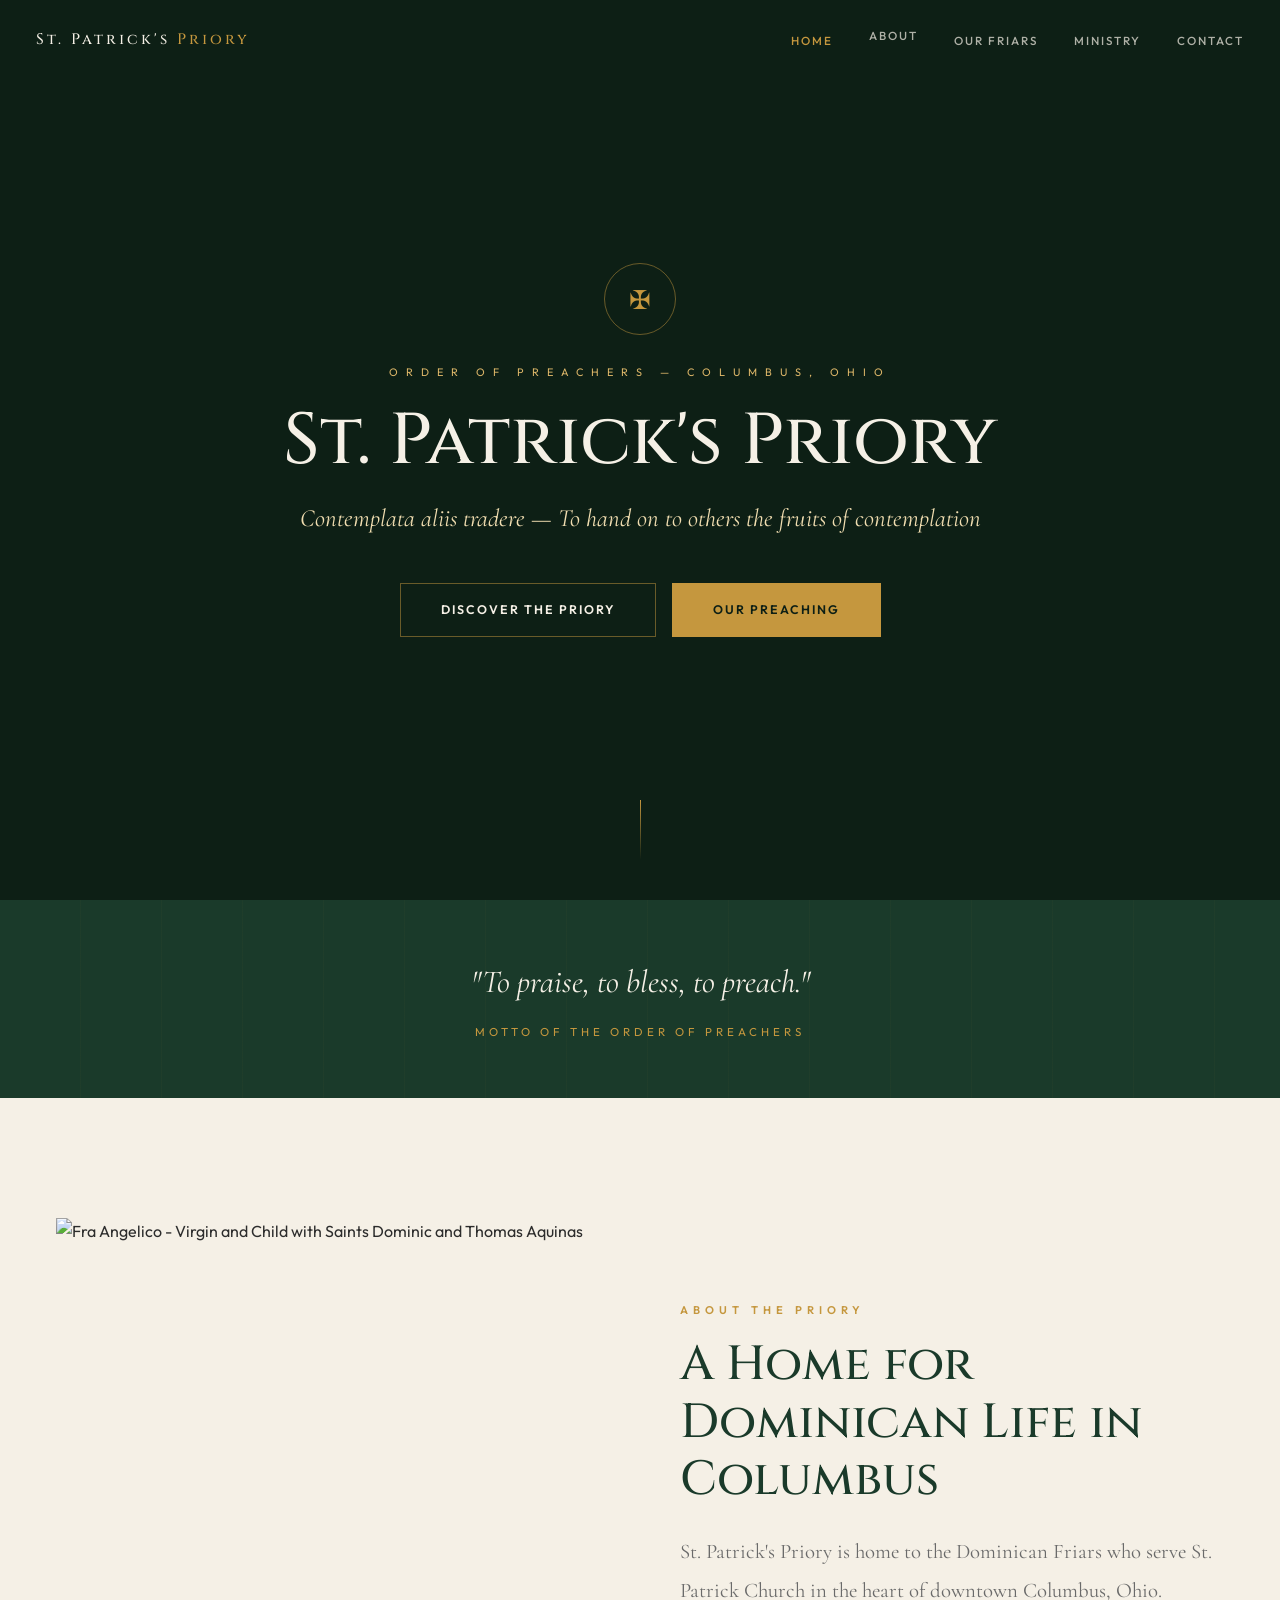
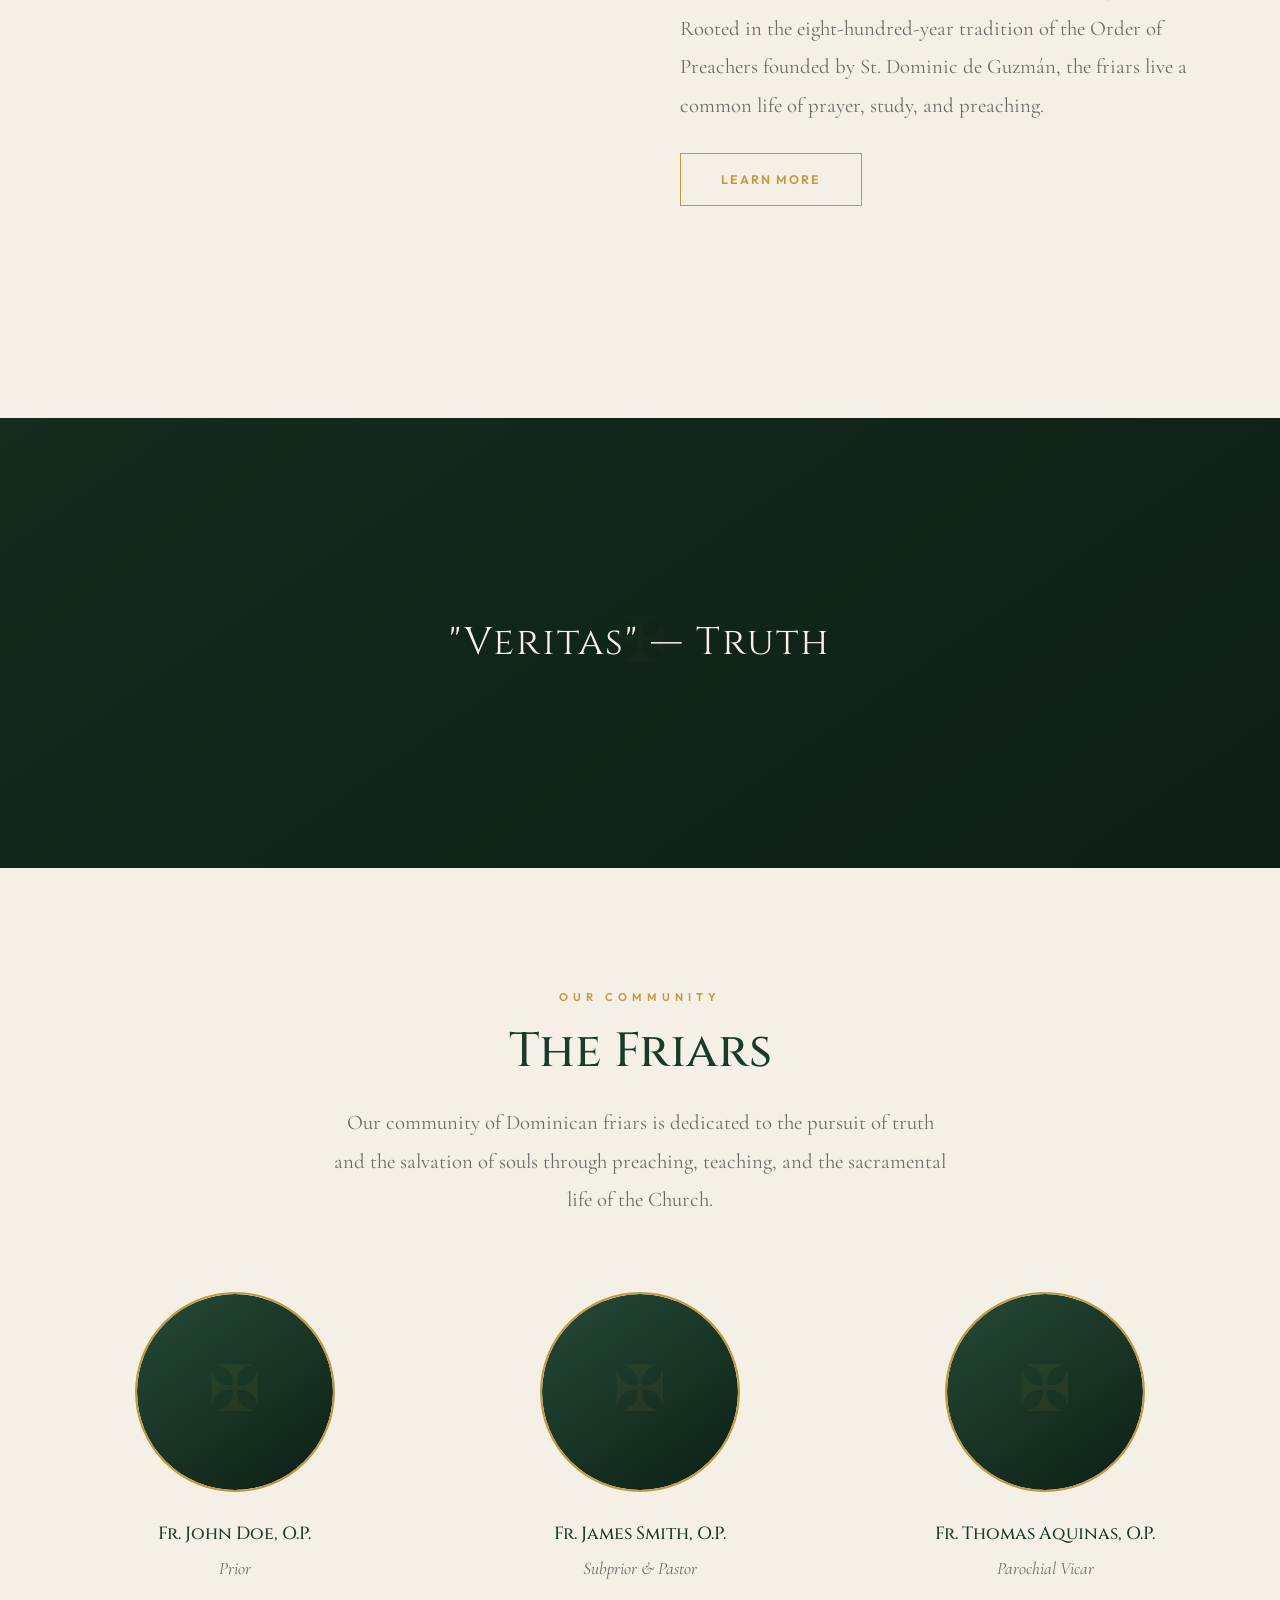
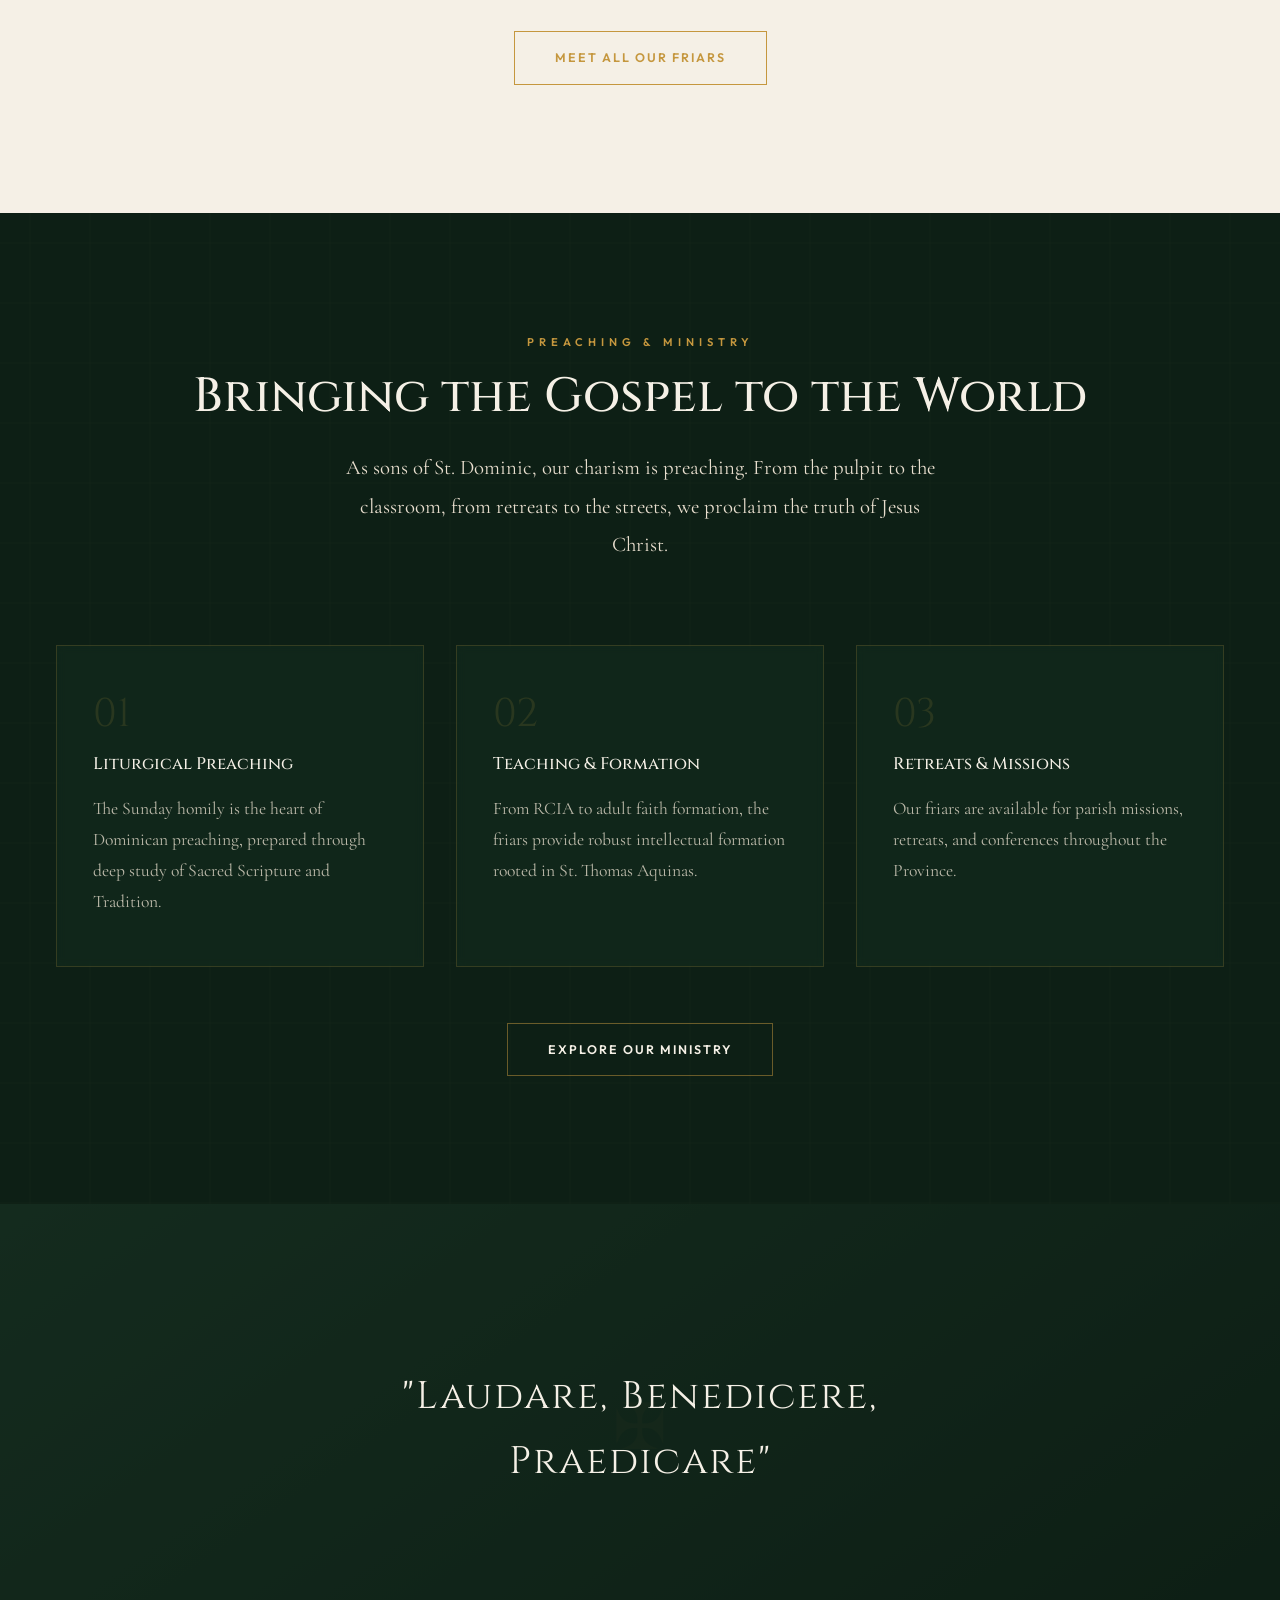
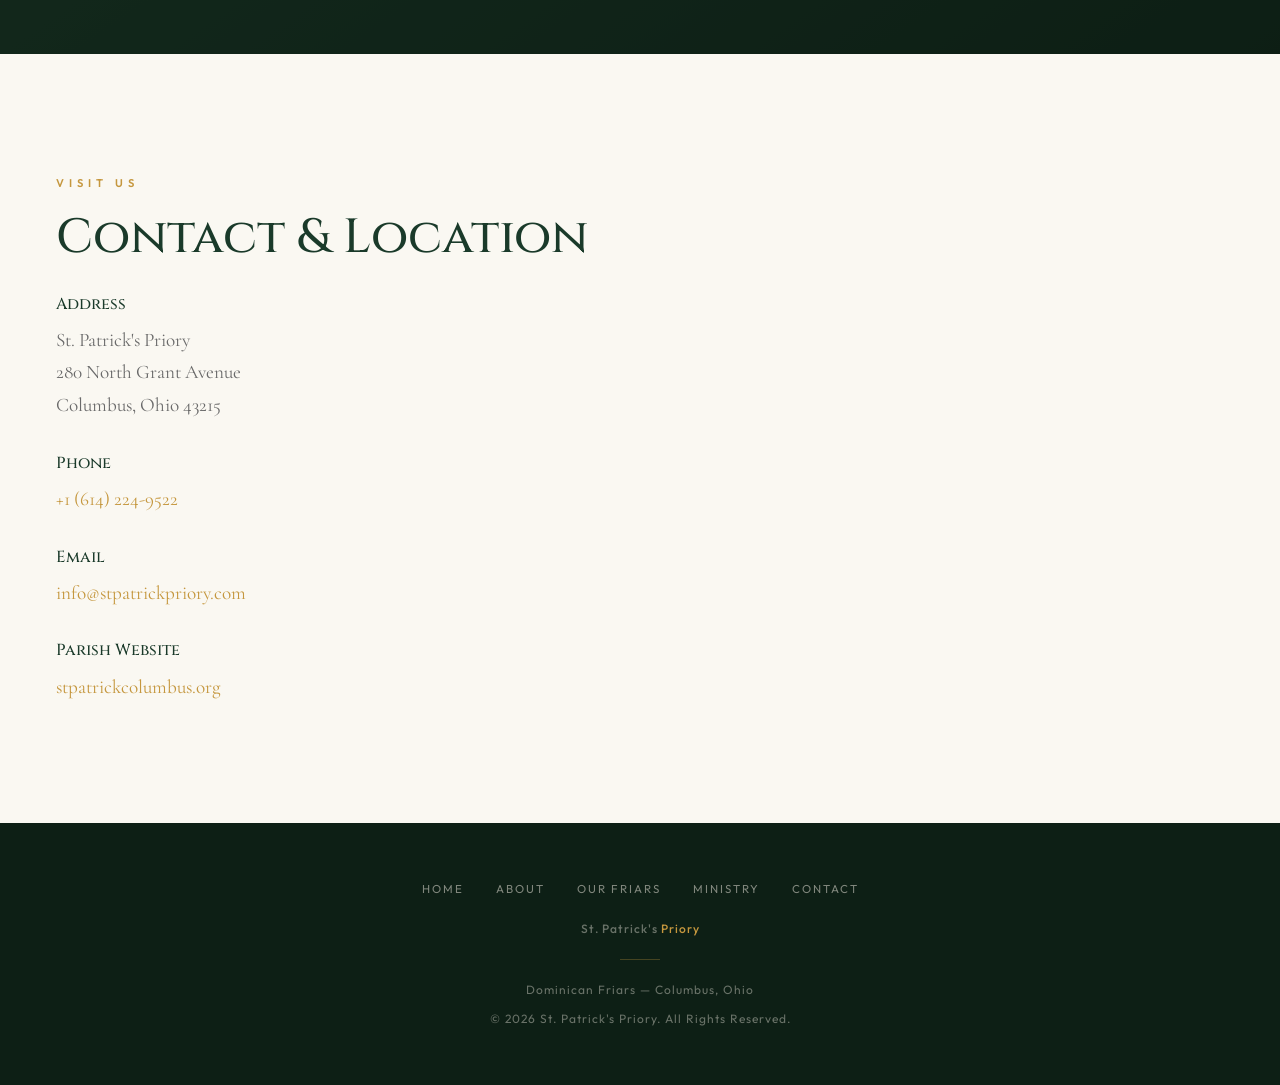
==== commit c2db3129: "Fix duplicate Home nav links" ====
--- a/index.html
+++ b/index.html
@@ -17,7 +17,7 @@
     <div class="nav-inner">
       <a href="index.html" class="nav-logo">St. Patrick's <em>Priory</em></a>
       <ul class="nav-links" id="navLinks">
-        <li><a href="index.html">Home</a></li><li><a href="index.html">Home</a>
+        <li><a href="index.html">Home</a></li>
         <a href="about.html">About</a></li>
         <li><a href="friars.html">Our Friars</a></li>
         <li><a href="ministry.html">Ministry</a></li>
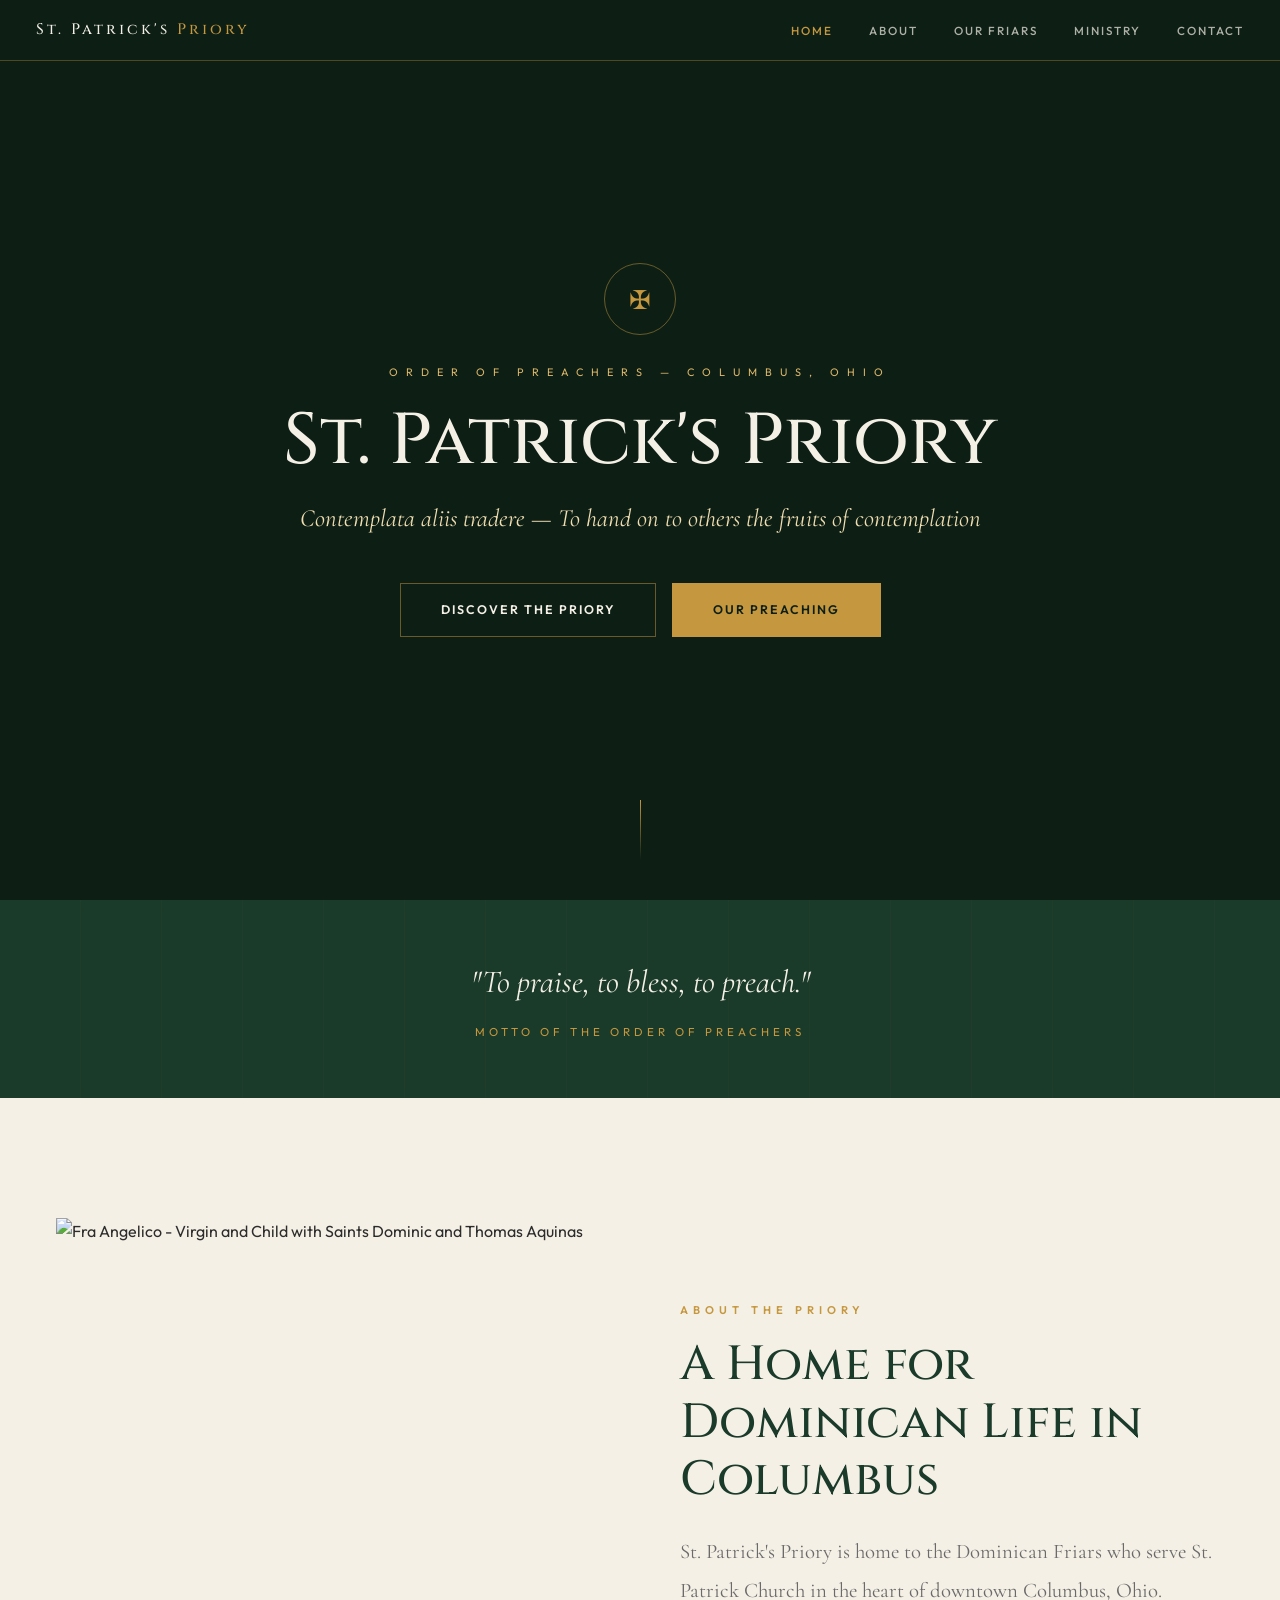
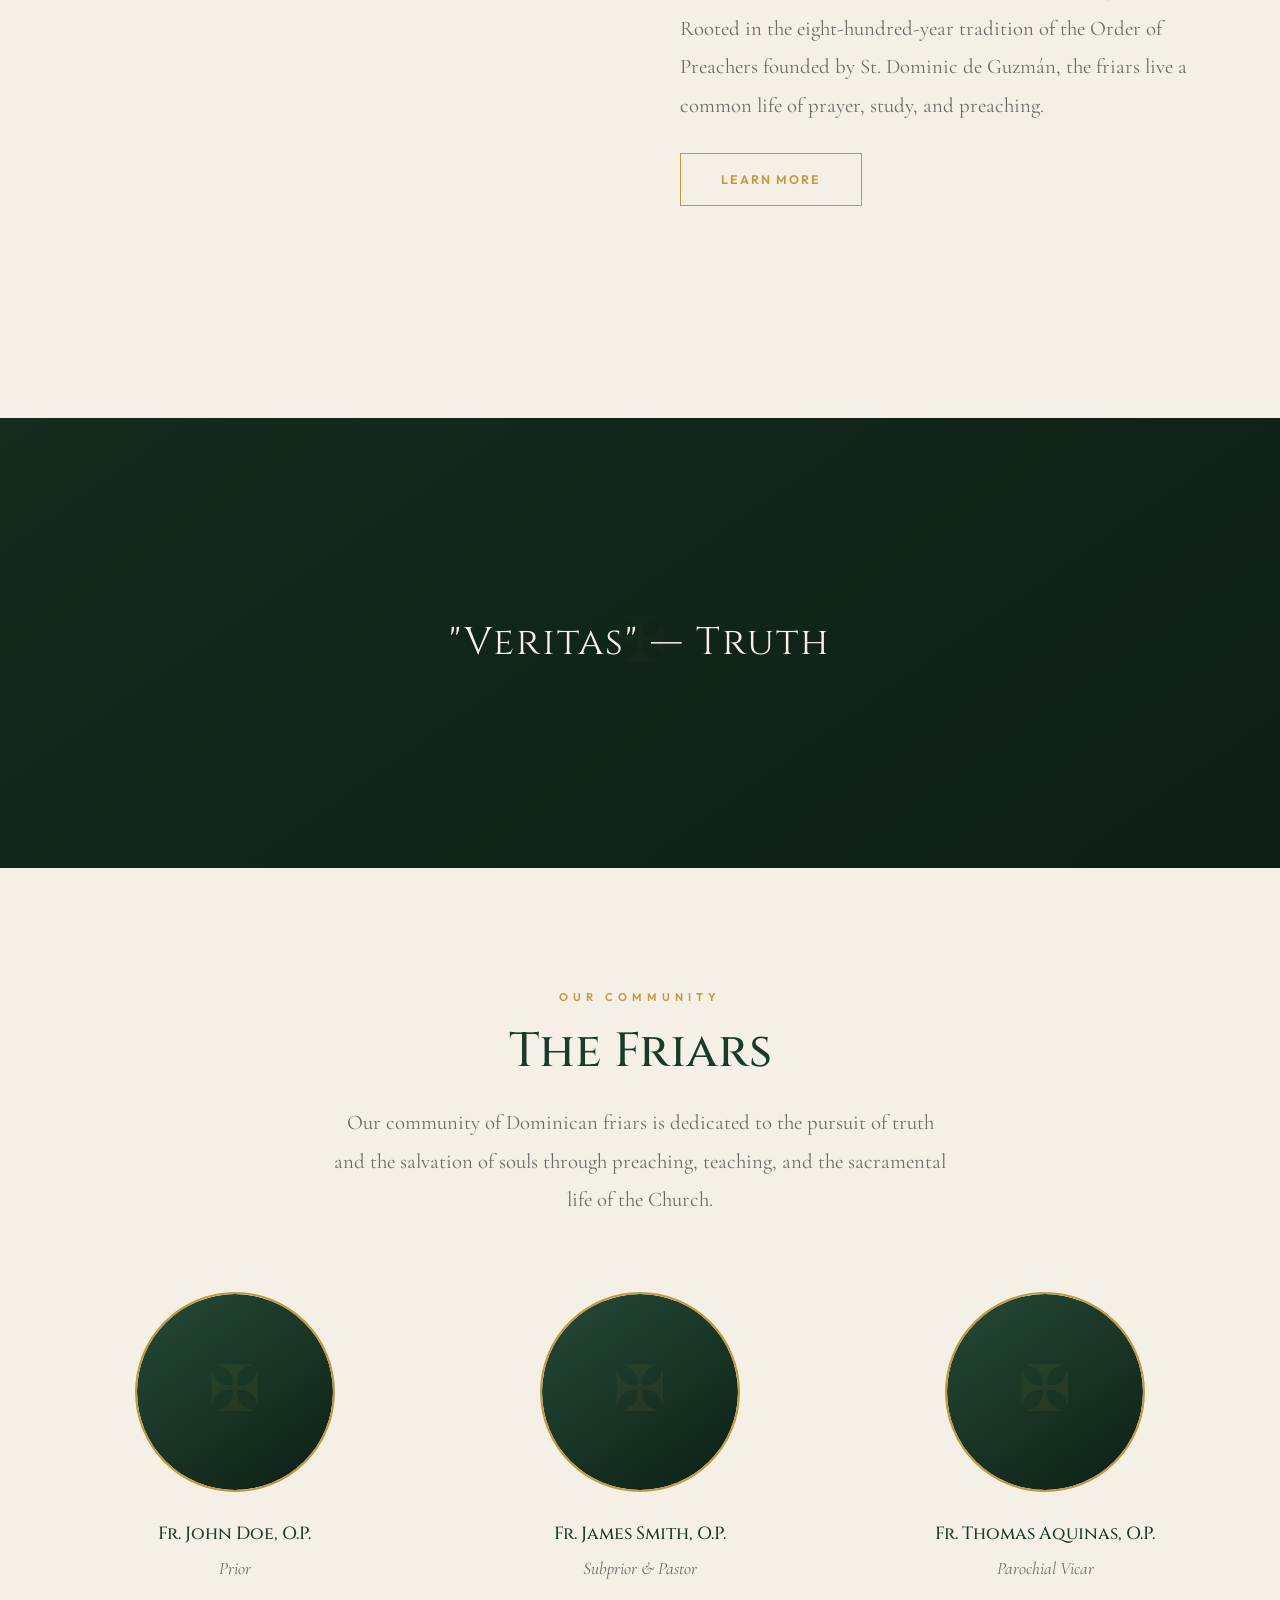
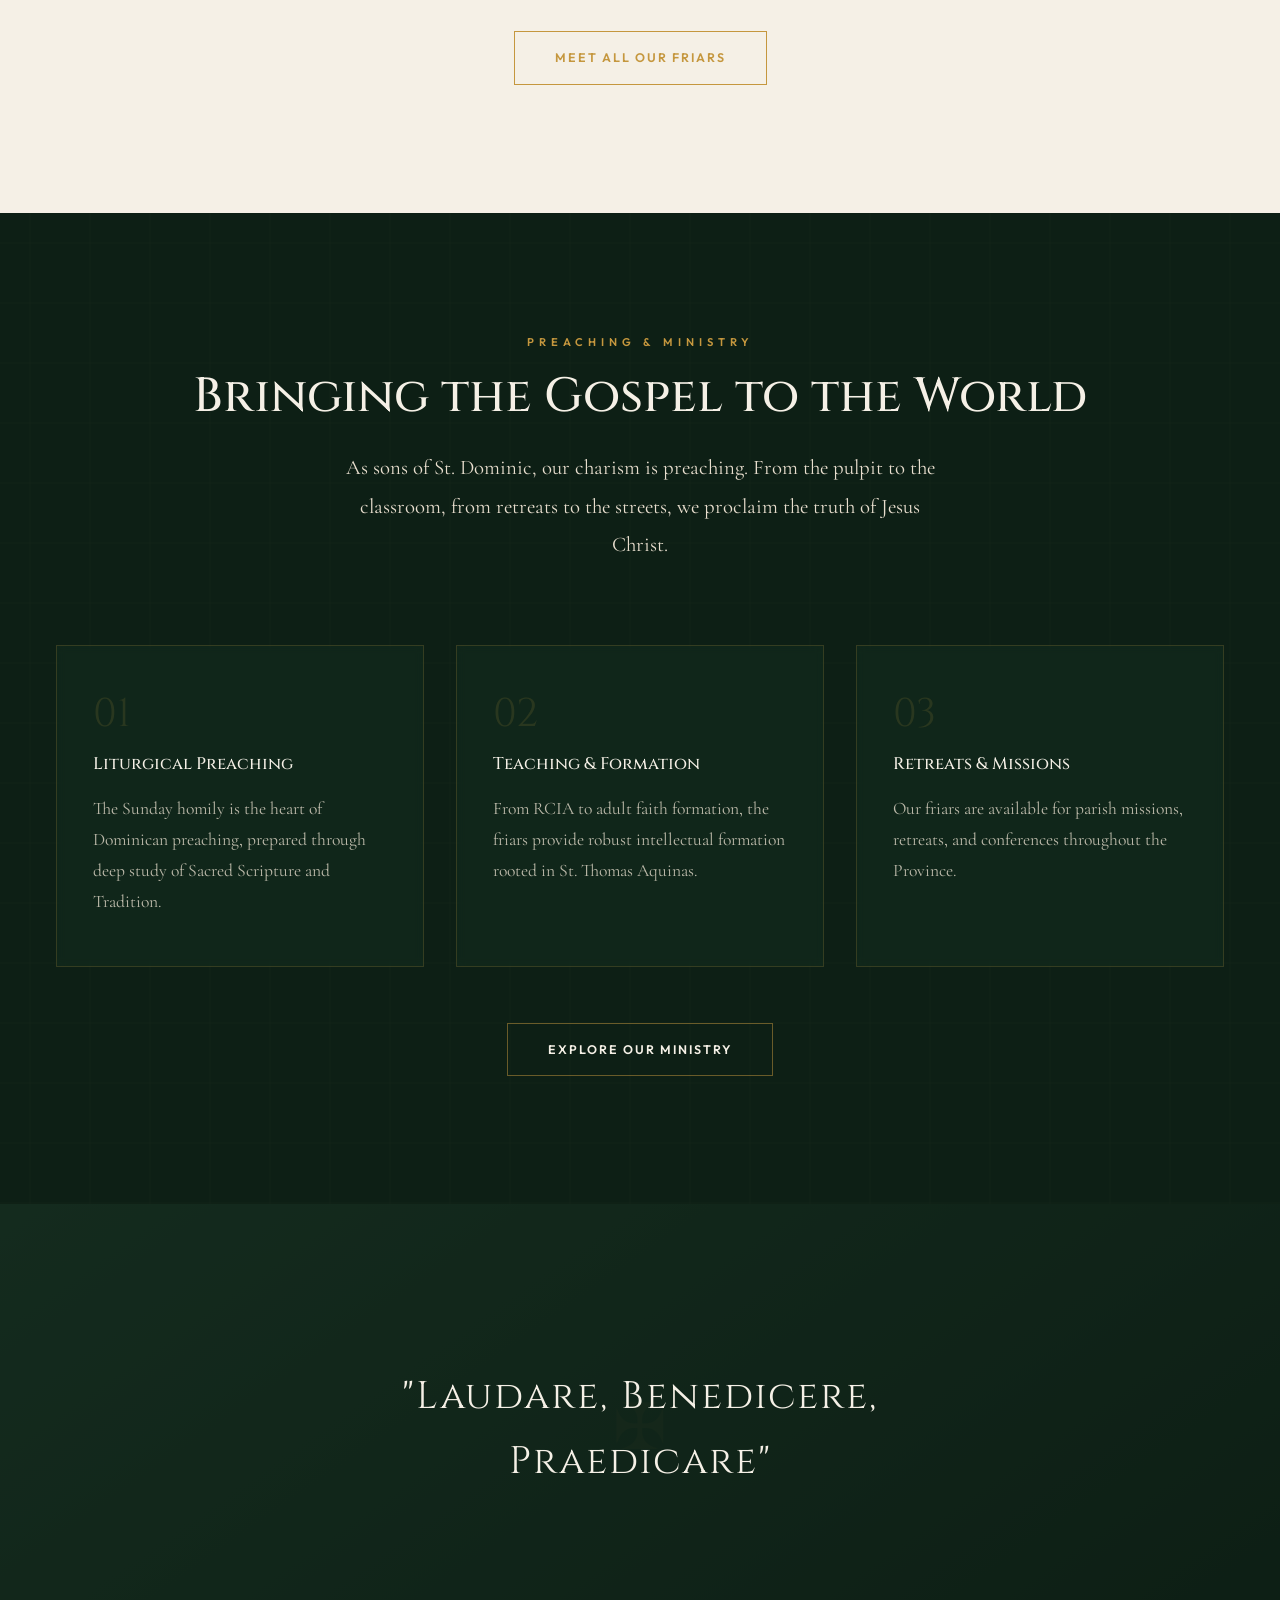
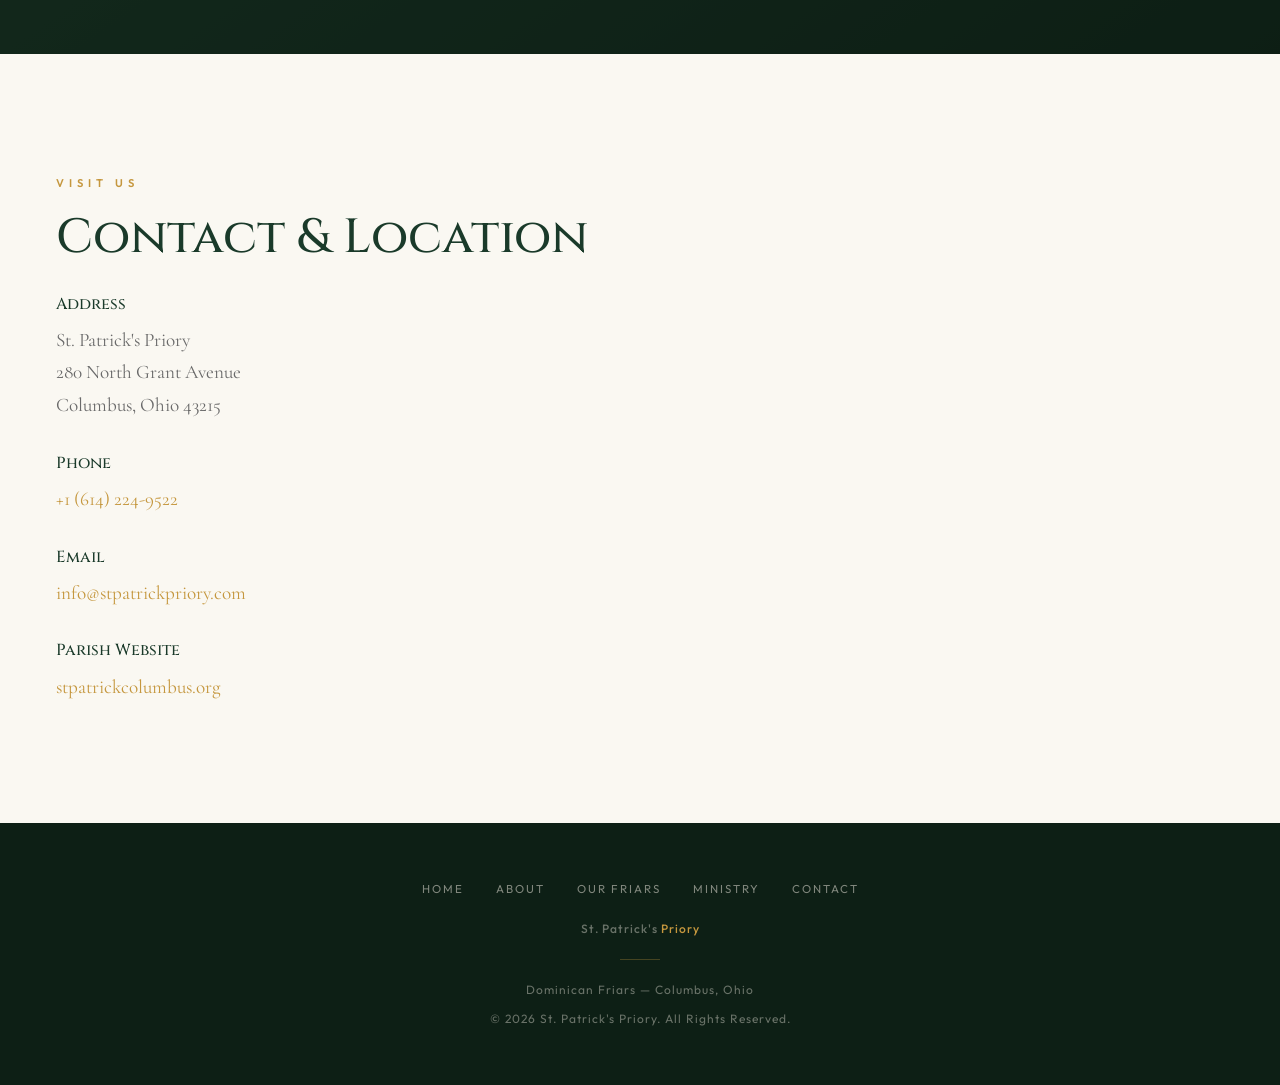
==== commit 1e19dde9: "Fix broken About nav li tag, strengthen header border visibility" ====
--- a/index.html
+++ b/index.html
@@ -18,7 +18,7 @@
       <a href="index.html" class="nav-logo">St. Patrick's <em>Priory</em></a>
       <ul class="nav-links" id="navLinks">
         <li><a href="index.html">Home</a></li>
-        <a href="about.html">About</a></li>
+        <li><a href="about.html">About</a></li>
         <li><a href="friars.html">Our Friars</a></li>
         <li><a href="ministry.html">Ministry</a></li>
         <li><a href="contact.html">Contact</a></li>
--- a/css/style.css
+++ b/css/style.css
@@ -40,10 +40,10 @@
 .pillar-icon { width: 56px; height: 56px; border-radius: 50%; border: 1.5px solid var(--gold); display: flex; align-items: center; justify-content: center; margin: 0 auto 16px; font-family: var(--font-display); font-size: 1.4rem; color: var(--gold); }
 
 /* Nav */
-.nav { position: fixed; top: 0; left: 0; right: 0; z-index: 100; padding: 0 36px; transition: all 0.5s var(--ease); }
+.nav { position: fixed; top: 0; left: 0; right: 0; z-index: 100; padding: 0 36px; background: var(--forest-deep); border-bottom: 1px solid rgba(197,151,62,0.35); transition: all 0.5s var(--ease); }
 .nav.scrolled { background: rgba(13,31,21,0.95); backdrop-filter: blur(20px); border-bottom: 1px solid rgba(197,151,62,0.12); }
-.nav-inner { max-width: var(--max-w); margin: 0 auto; display: flex; align-items: center; justify-content: space-between; height: 80px; transition: height 0.5s var(--ease); }
-.nav.scrolled .nav-inner { height: 64px; }
+.nav-inner { max-width: var(--max-w); margin: 0 auto; display: flex; align-items: center; justify-content: space-between; height: 60px; transition: height 0.5s var(--ease); }
+.nav.scrolled .nav-inner { height: 60px; }
 .nav-logo { font-family: var(--font-display); font-size: 0.95rem; color: var(--cream); letter-spacing: 3px; font-weight: 500; }
 .nav-logo em { font-style: normal; color: var(--gold); }
 .nav-links { display: flex; gap: 36px; list-style: none; }
@@ -53,9 +53,9 @@
 .nav-hamburger span { display: block; width: 24px; height: 1.5px; background: var(--cream); transition: all 0.3s; }
 
 /* Page Header (subpages) */
-.page-header { padding: 160px 0 80px; background: var(--forest-deep); text-align: center; position: relative; overflow: hidden; }
+.page-header { padding: 140px 0 80px; background: var(--forest-deep); text-align: center; position: relative; overflow: hidden; }
 .page-header::before { content: ''; position: absolute; inset: 0; background: url("data:image/svg+xml,%3Csvg width='60' height='60' xmlns='http://www.w3.org/2000/svg'%3E%3Cpath d='M30 0v60M0 30h60' stroke='rgba(197,151,62,0.04)' stroke-width='0.5'/%3E%3C/svg%3E"); }
-.page-header .section-label { color: var(--gold-light); }
+.page-header .section-label { color: var(--gold-light); letter-spacing: 3px; font-size: 0.75rem; }
 .page-header .section-title { color: var(--cream); position: relative; }
 .page-header .section-body { color: var(--cream-dark); margin: 0 auto; position: relative; }
 
